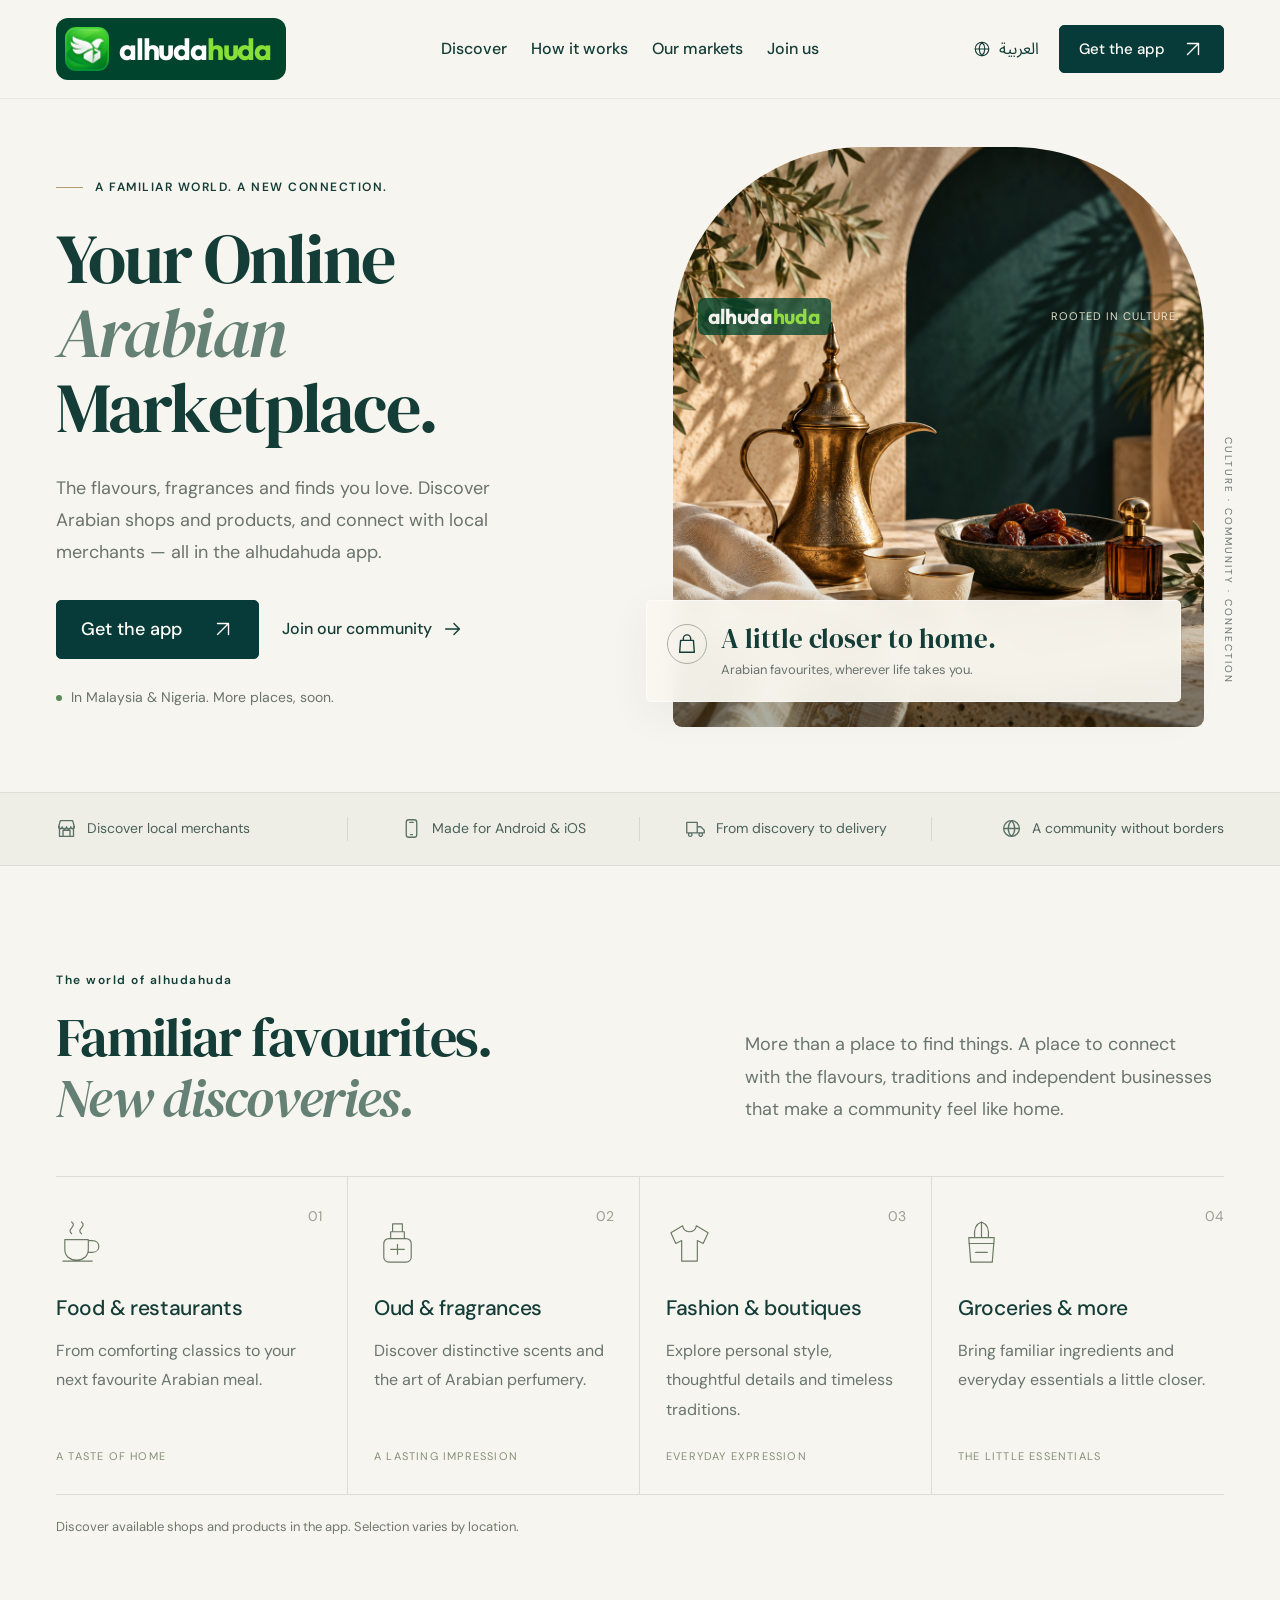
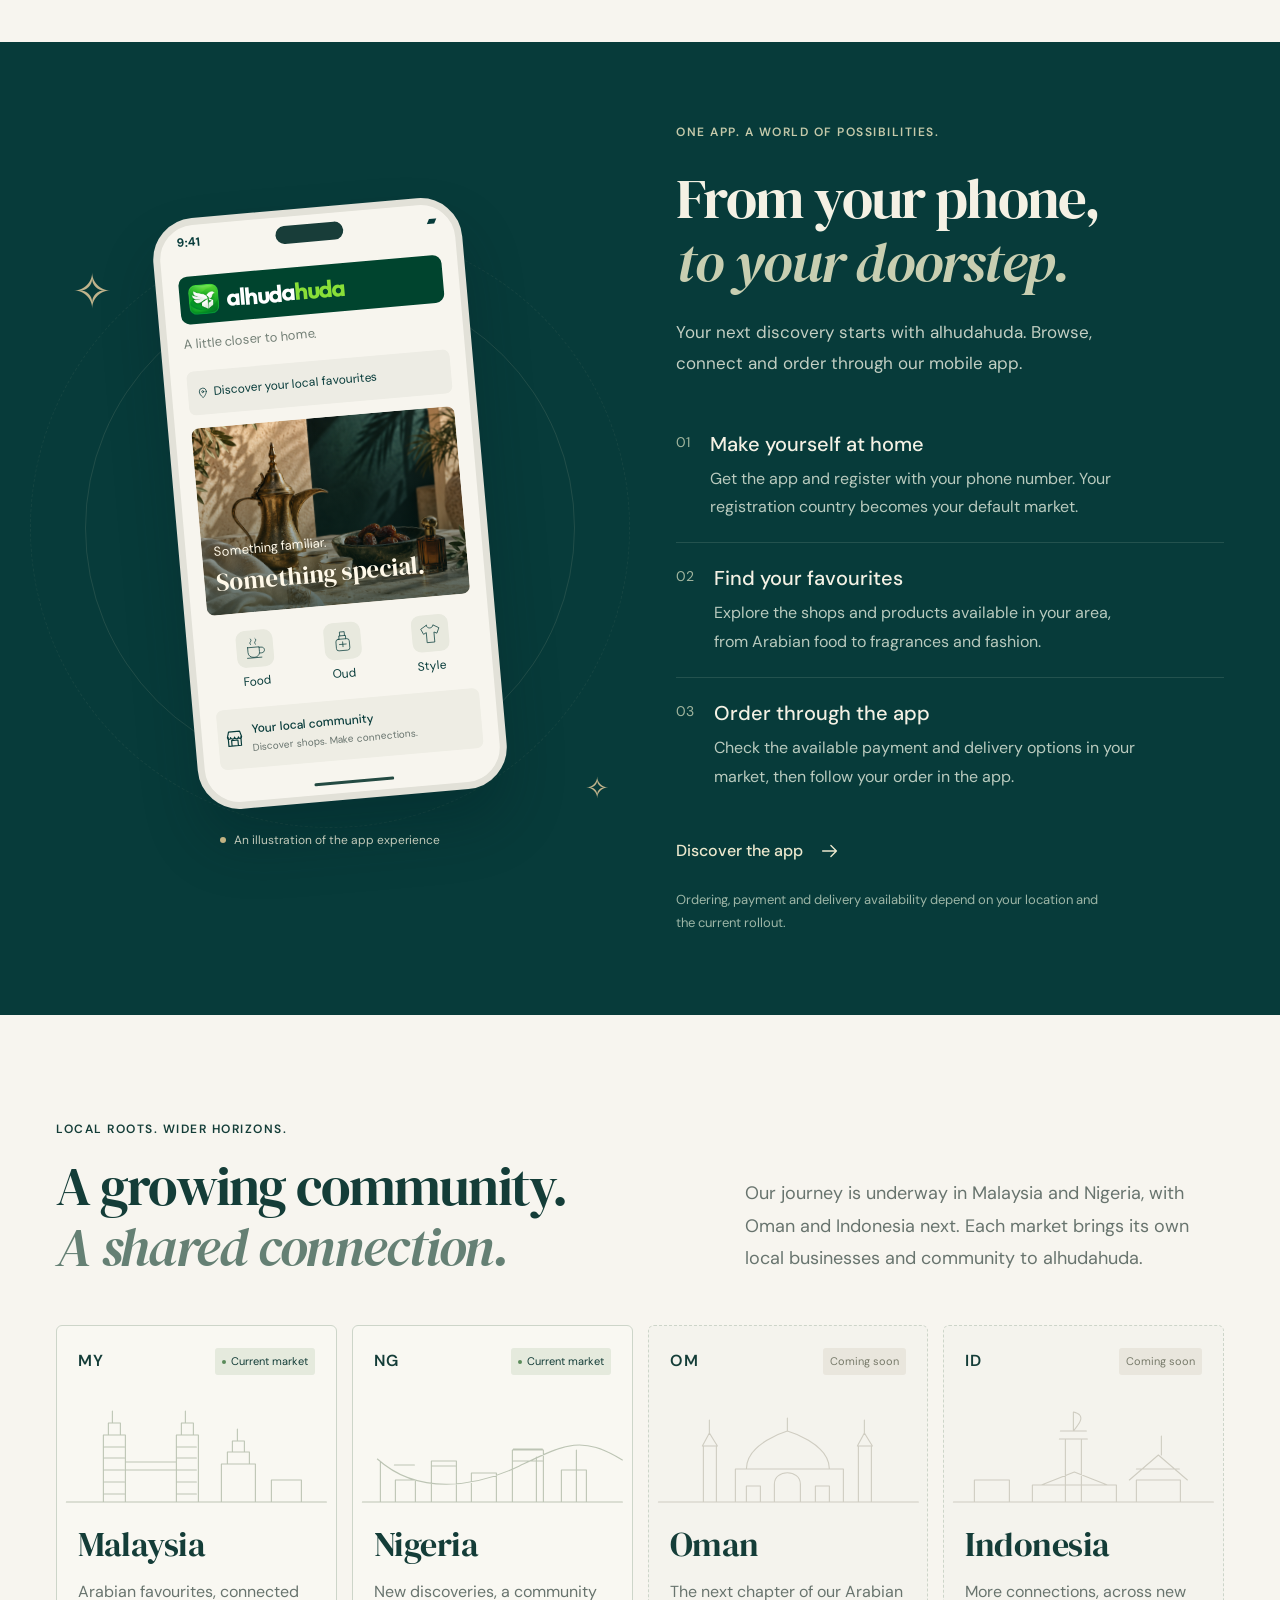
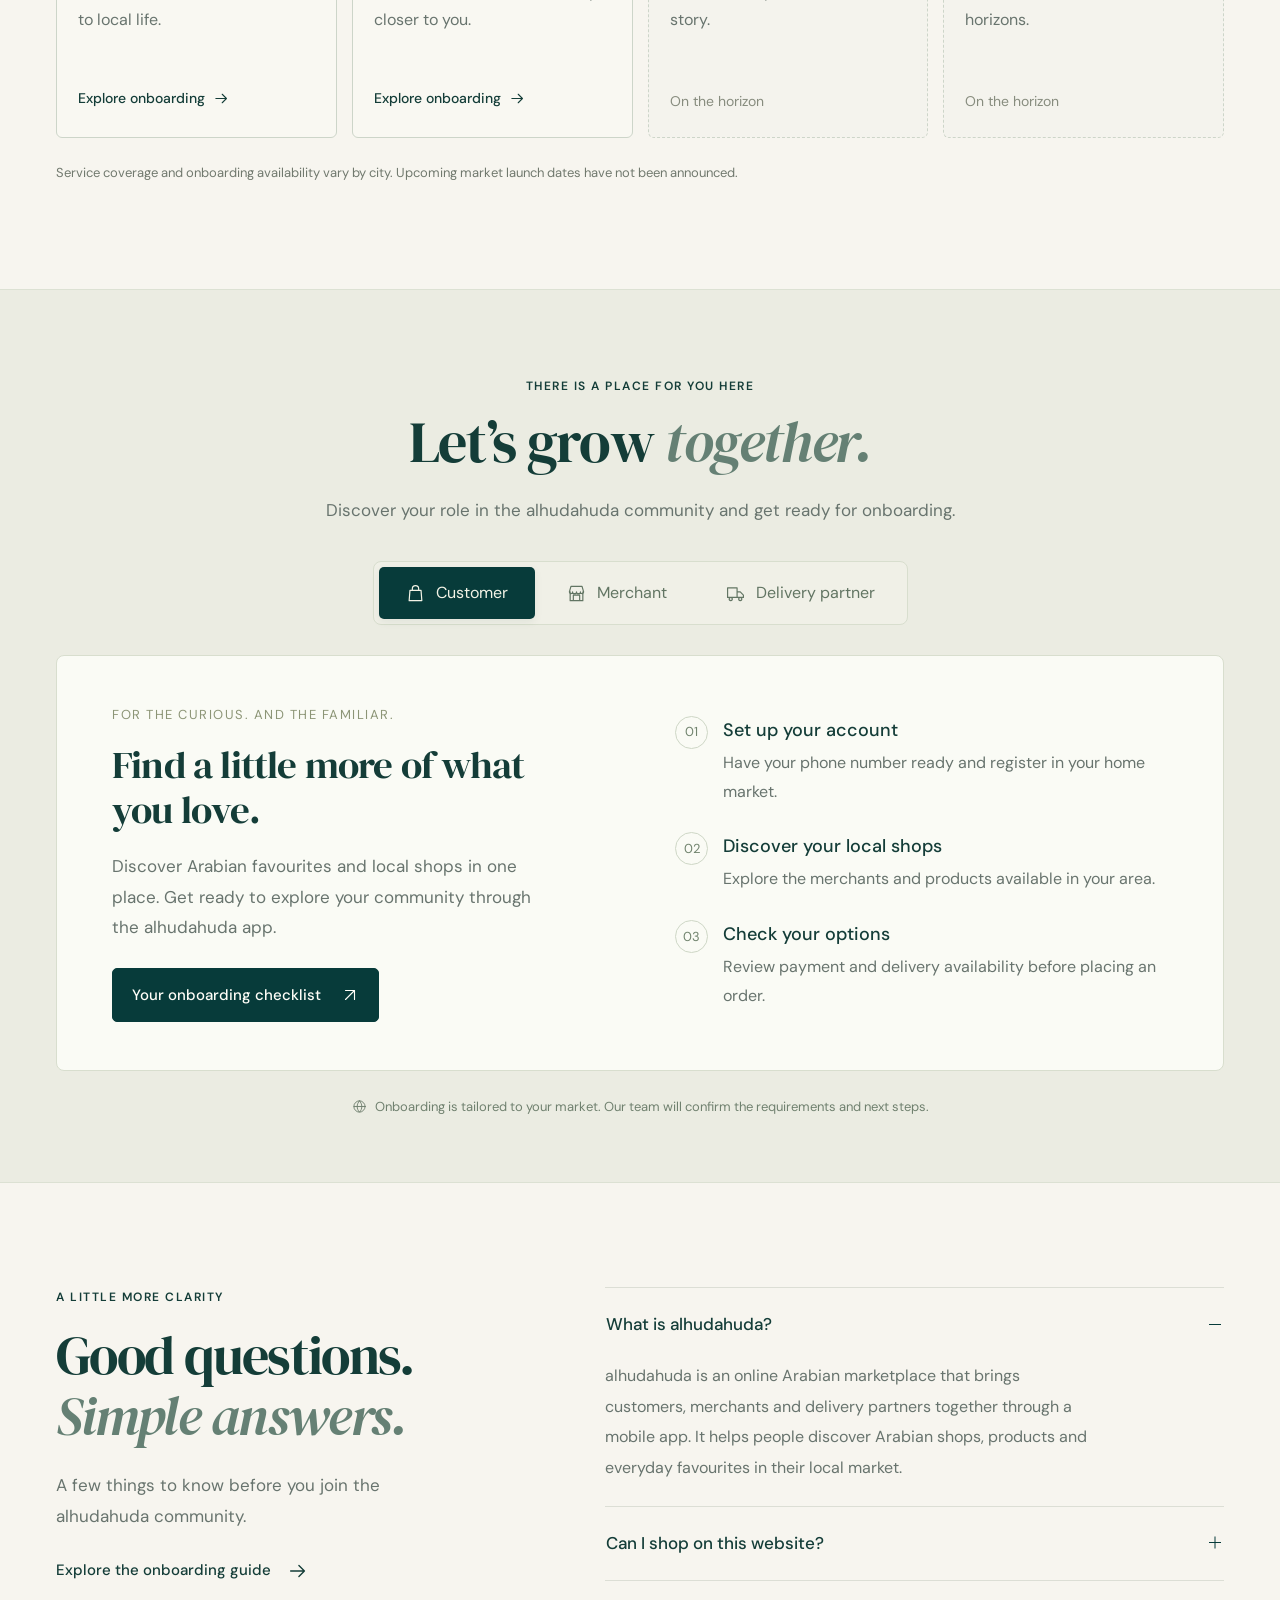
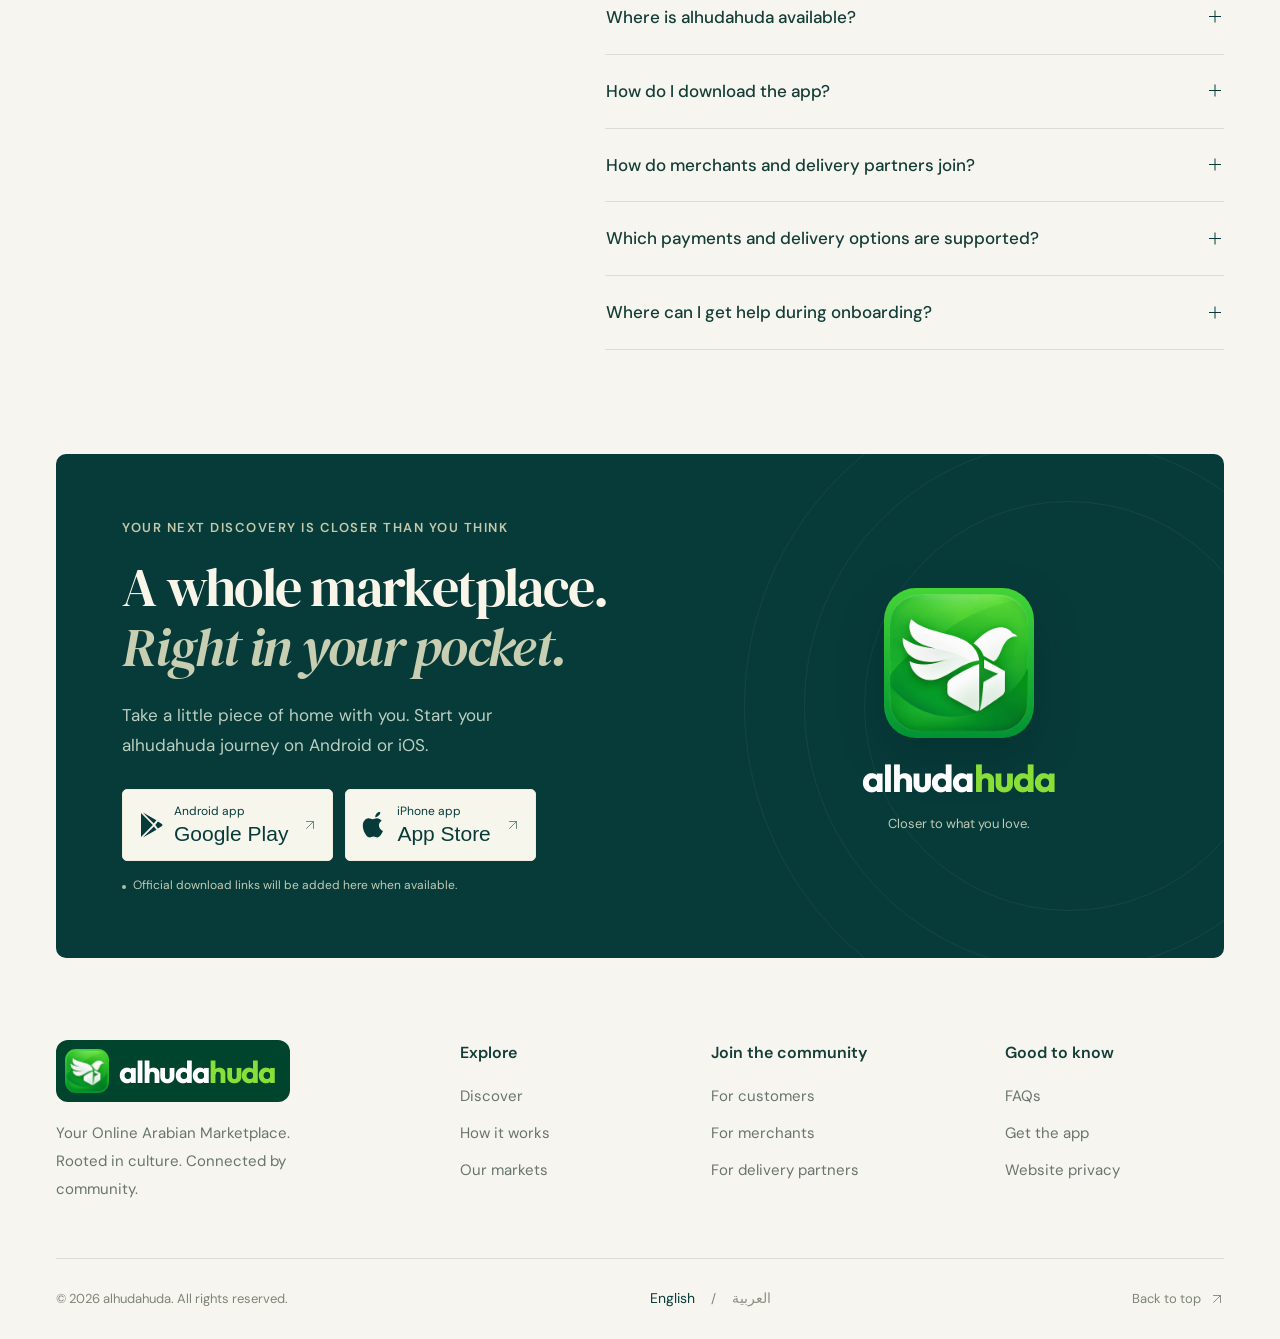
==== index.html @ 795af1d6 "Add files via upload" ====
<!doctype html>
<html lang="en" dir="ltr">
<head>
  <meta charset="UTF-8">
  <meta name="viewport" content="width=device-width, initial-scale=1.0">
  <meta name="theme-color" content="#073b3a">
  <title>alhudahuda | Your Online Arabian Marketplace</title>
  <meta name="description" content="Discover alhudahuda, your online Arabian marketplace. Explore the app, our markets in Malaysia and Nigeria, and onboarding for customers, merchants and delivery partners. Oman and Indonesia are coming soon.">
  <meta property="og:title" content="alhudahuda | Your Online Arabian Marketplace">
  <meta property="og:description" content="Arabian favourites. Local connections. Discover alhudahuda in English and Arabic, and get ready to join our community.">
  <meta property="og:type" content="website">
  <meta property="og:url" content="https://alhudahuda.com">
  <meta property="og:image" content="https://alhudahuda.com/assets/brand-reference.png">
  <link rel="canonical" href="https://alhudahuda.com">
  <link rel="icon" href="assets/brand-logo.png" type="image/png">
  <link rel="apple-touch-icon" href="assets/brand-logo.png">
  <link rel="preload" href="assets/arabian-still-life.png" as="image" fetchpriority="high">
  <link rel="stylesheet" href="fonts.css">
  <link rel="stylesheet" href="brand-fonts.css">
  <link rel="stylesheet" href="styles.css">
  <link rel="stylesheet" href="brand-refinements.css">
  <script defer src="site-config.js"></script>
  <script defer src="app.js"></script>
</head>
<body>
<svg xmlns="http://www.w3.org/2000/svg" class="icon-defs" aria-hidden="true"><defs>
  <symbol id="i-arrow" viewBox="0 0 24 24"><path d="M4 12h15m-6-6 6 6-6 6"/></symbol>
  <symbol id="i-diagonal" viewBox="0 0 24 24"><path d="M6 18 18 6M6 6h12v12"/></symbol>
  <symbol id="i-globe" viewBox="0 0 24 24"><circle cx="12" cy="12" r="9"/><path d="M3 12h18M12 3c5 5 5 13 0 18-5-5-5-13 0-18Z"/></symbol>
  <symbol id="i-bag" viewBox="0 0 24 24"><path d="M5 8h14l1 13H4L5 8Zm3 0V6a4 4 0 0 1 8 0v2"/></symbol>
  <symbol id="i-shop" viewBox="0 0 24 24"><path d="M4 10v11h16V10M3 10l2-7h14l2 7M8 21v-7h8v7M3 10c0 3 4 3 4 0 0 3 5 3 5 0 0 3 5 3 5 0 0 3 4 3 4 0"/></symbol>
  <symbol id="i-truck" viewBox="0 0 24 24"><path d="M2 5h12v12H2V5Zm12 5h4l4 4v3h-8M6 17a2 2 0 1 1-.01 0M18 17a2 2 0 1 1-.01 0"/></symbol>
  <symbol id="i-phone" viewBox="0 0 24 24"><rect x="6" y="2" width="12" height="20" rx="3"/><path d="M10 5h4m-3 14h2"/></symbol>
  <symbol id="i-coffee" viewBox="0 0 48 48"><path d="M9 21h24v10c0 7-5 11-12 11S9 38 9 31V21Zm24 1h4c9 0 9 12 0 12h-4M7 43h30M16 15c-6-5 6-7 0-12m10 12c-6-5 6-7 0-12"/></symbol>
  <symbol id="i-perfume" viewBox="0 0 48 48"><rect x="10" y="20" width="28" height="24" rx="5"/><path d="M17 20V13h14v7M19 13V5h10v8M17 31h14m-7-5v10"/></symbol>
  <symbol id="i-fashion" viewBox="0 0 48 48"><path d="m17 7-12 7 5 11 6-3v21h16V22l6 3 5-11-12-7c-1 8-13 8-14 0Z"/></symbol>
  <symbol id="i-pantry" viewBox="0 0 48 48"><path d="M11 19h26l-2 25H13l-2-25Zm6 0c-1-9 1-14 7-16 6 2 8 7 7 16M24 3v16M11 25h26M18 34h12"/></symbol>
  <symbol id="i-check" viewBox="0 0 24 24"><path d="m5 12 4 4L19 6"/></symbol>
  <symbol id="i-pin" viewBox="0 0 24 24"><path d="M19 10c0 6-7 12-7 12S5 16 5 10a7 7 0 1 1 14 0Z"/><circle cx="12" cy="10" r="2"/></symbol>
  <symbol id="i-menu" viewBox="0 0 24 24"><path d="M4 6h16M4 12h16M4 18h16"/></symbol>
  <symbol id="i-close" viewBox="0 0 24 24"><path d="m6 6 12 12M6 18 18 6"/></symbol>
  <symbol id="i-apple" viewBox="0 0 24 24"><path fill="currentColor" stroke="none" d="M16.5 3.1c-.9 1.1-2 1.8-3.3 1.7-.2-1.3.5-2.6 1.2-3.4.9-.9 2.2-1.6 3.3-1.6.2 1.3-.3 2.5-1.2 3.3Zm3.8 14.5c-.5 1.2-.8 1.7-1.5 2.8-.9 1.4-2.1 3.1-3.7 3.1-1.4 0-1.8-.9-3.7-.9-1.8 0-2.2.9-3.6.9-1.6 0-2.7-1.5-3.6-2.9C1.7 16.8.9 11.6 2.5 8.8c1.1-2 2.8-3.1 4.5-3.1 1.6 0 2.6.9 3.9.9 1.2 0 2-.9 3.9-.9 1.5 0 3.1.9 4.3 2.3-3.8 2.1-3.2 7.5 1.2 9.6Z"/></symbol>
  <symbol id="i-play" viewBox="0 0 24 26"><path fill="currentColor" stroke="none" d="M2 1.1v23.8l11.8-11.9L2 1.1Zm1.9-.5 13.5 7.7-2.6 3.3L3.9.6Zm11 13.8 2.6 3.3-13.6 7.7 11-11Zm1.4-1.4 2.6-3.4 3.7 2.1c1.1.6 1.1 1.9 0 2.5l-3.7 2.2-2.6-3.4Z"/></symbol>
</defs></svg>
<a class="skip-link" href="#main" data-i18n="skip">Skip to content</a>

<header class="header">
  <div class="container nav-wrap">
    <a class="brand" href="#" aria-label="alhudahuda home"><img class="brand-icon" src="assets/brand-logo.png" width="44" height="44" alt=""><span class="brand-wordmark" dir="ltr"><b class="brand-first">alhuda</b><b class="brand-second">huda</b></span></a>
    <nav class="desktop-nav" aria-label="Main navigation" data-i18n-aria="mainNav">
      <a href="#discover" data-i18n="navDiscover">Discover</a>
      <a href="#how-it-works" data-i18n="navHow">How it works</a>
      <a href="#markets" data-i18n="navMarkets">Our markets</a>
      <a href="#join" data-i18n="navJoin">Join us</a>
    </nav>
    <div class="nav-actions">
      <button class="language-button" id="language-toggle" type="button" aria-label="Switch to Arabic"><svg class="icon"><use href="#i-globe"/></svg><span lang="ar">العربية</span></button>
      <a href="#download" class="button button-small nav-download"><span data-i18n="getApp">Get the app</span><svg class="icon arrow"><use href="#i-diagonal"/></svg></a>
      <button class="menu-button" id="menu-toggle" type="button" aria-expanded="false" aria-controls="mobile-nav" data-i18n-aria="openMenu" aria-label="Open menu"><svg class="icon"><use href="#i-menu"/></svg></button>
    </div>
  </div>
  <nav id="mobile-nav" class="mobile-nav" hidden aria-label="Mobile navigation" data-i18n-aria="mobileNav">
    <a href="#discover" data-i18n="navDiscover">Discover</a><a href="#how-it-works" data-i18n="navHow">How it works</a><a href="#markets" data-i18n="navMarkets">Our markets</a><a href="#join" data-i18n="navJoin">Join us</a><a href="#faq" data-i18n="navFaq">FAQs</a><a href="#download" data-i18n="getApp">Get the app</a>
  </nav>
</header>

<main id="main">
<section class="hero container">
  <div class="hero-copy">
    <div class="eyebrow"><span class="tiny-line"></span><span data-i18n="heroEyebrow">A familiar world. A new connection.</span></div>
    <h1 data-i18n-html="heroTitle">Your Online<br><em>Arabian</em><br>Marketplace.</h1>
    <p class="hero-description" data-i18n="heroDescription">The flavours, fragrances and finds you love. Discover Arabian shops and products, and connect with local merchants — all in the alhudahuda app.</p>
    <div class="hero-actions"><a href="#download" class="button"><span data-i18n="getApp">Get the app</span><svg class="icon arrow"><use href="#i-diagonal"/></svg></a><a class="text-link" href="#join"><span data-i18n="joinCommunity">Join our community</span><svg class="icon arrow"><use href="#i-arrow"/></svg></a></div>
    <div class="hero-availability"><span class="status-dot"></span><span data-i18n="heroAvailable">In Malaysia & Nigeria. More places, soon.</span></div>
  </div>
  <div class="hero-visual">
    <div class="hero-image-wrap"><img src="assets/arabian-still-life.png" width="1122" height="1402" fetchpriority="high" alt="Arabic coffee, dates, oud perfume and woven linen in warm sunlight" data-i18n-alt="heroAlt"></div>
    <div class="photo-topline"><span class="brand-wordmark" dir="ltr"><b class="brand-first">alhuda</b><b class="brand-second">huda</b></span><span data-i18n="photoTag">Rooted in culture.</span></div>
    <div class="photo-note"><span class="photo-note-icon"><svg class="icon"><use href="#i-bag"/></svg></span><div><span class="photo-note-title" data-i18n="photoTitle">A little closer to home.</span><span data-i18n="photoText">Arabian favourites, wherever life takes you.</span></div></div>
    <div class="hero-side-note" aria-hidden="true" data-i18n="heroSide">CULTURE · COMMUNITY · CONNECTION</div>
  </div>
</section>

<div class="benefits-strip"><div class="container benefits-inner">
  <div><svg class="icon"><use href="#i-shop"/></svg><span data-i18n="benefitLocal">Discover local merchants</span></div>
  <div><svg class="icon"><use href="#i-phone"/></svg><span data-i18n="benefitMobile">Made for Android & iOS</span></div>
  <div><svg class="icon"><use href="#i-truck"/></svg><span data-i18n="benefitDelivery">From discovery to delivery</span></div>
  <div><svg class="icon"><use href="#i-globe"/></svg><span data-i18n="benefitCommunity">A community without borders</span></div>
</div></div>

<section class="section container discover" id="discover">
  <div class="section-intro"><div><p class="eyebrow" data-i18n="discoverEyebrow">The world of alhudahuda</p><h2 data-i18n-html="discoverTitle">Familiar favourites.<br><em>New discoveries.</em></h2></div><p class="intro-copy" data-i18n="discoverDescription">More than a place to find things. A place to connect with the flavours, traditions and independent businesses that make a community feel like home.</p></div>
  <div class="category-grid">
    <article class="category"><span class="category-number">01</span><svg class="category-icon"><use href="#i-coffee"/></svg><h3 data-i18n="foodTitle">Food & restaurants</h3><p data-i18n="foodText">From comforting classics to your next favourite Arabian meal.</p><span class="category-tag" data-i18n="foodTag">A taste of home</span></article>
    <article class="category"><span class="category-number">02</span><svg class="category-icon"><use href="#i-perfume"/></svg><h3 data-i18n="perfumeTitle">Oud & fragrances</h3><p data-i18n="perfumeText">Discover distinctive scents and the art of Arabian perfumery.</p><span class="category-tag" data-i18n="perfumeTag">A lasting impression</span></article>
    <article class="category"><span class="category-number">03</span><svg class="category-icon"><use href="#i-fashion"/></svg><h3 data-i18n="fashionTitle">Fashion & boutiques</h3><p data-i18n="fashionText">Explore personal style, thoughtful details and timeless traditions.</p><span class="category-tag" data-i18n="fashionTag">Everyday expression</span></article>
    <article class="category"><span class="category-number">04</span><svg class="category-icon"><use href="#i-pantry"/></svg><h3 data-i18n="pantryTitle">Groceries & more</h3><p data-i18n="pantryText">Bring familiar ingredients and everyday essentials a little closer.</p><span class="category-tag" data-i18n="pantryTag">The little essentials</span></article>
  </div>
  <p class="section-note" data-i18n="categoryNote">Discover available shops and products in the app. Selection varies by location.</p>
</section>

<section class="experience" id="how-it-works">
  <div class="container experience-grid">
    <div class="experience-visual">
      <div class="orbit orbit-one"></div><div class="orbit orbit-two"></div><span class="orbit-star star-one">✧</span><span class="orbit-star star-two">✧</span>
      <div class="phone" aria-label="Illustrative alhudahuda app preview" data-i18n-aria="phoneAria">
        <div class="phone-top"><span>9:41</span><span class="phone-camera"></span><span>▰</span></div>
        <div class="phone-body"><div class="phone-brand"><img class="brand-icon" src="assets/brand-logo.png" width="44" height="44" alt=""><span class="brand-wordmark" dir="ltr"><b class="brand-first">alhuda</b><b class="brand-second">huda</b></span></div><p class="phone-greeting" data-i18n="phoneGreeting">A little closer to home.</p><div class="phone-search"><svg class="icon"><use href="#i-pin"/></svg><span data-i18n="phoneLocal">Discover your local favourites</span></div><div class="phone-photo"><img src="assets/arabian-still-life.png" alt="" loading="lazy"><div><span data-i18n="phoneFeatureSmall">Something familiar.</span><strong data-i18n="phoneFeatureBig">Something special.</strong></div></div><div class="phone-categories"><div><svg class="icon"><use href="#i-coffee"/></svg><span data-i18n="phoneFood">Food</span></div><div><svg class="icon"><use href="#i-perfume"/></svg><span data-i18n="phoneOud">Oud</span></div><div><svg class="icon"><use href="#i-fashion"/></svg><span data-i18n="phoneStyle">Style</span></div></div><div class="phone-community"><svg class="icon"><use href="#i-shop"/></svg><div><strong data-i18n="phoneCommunityTitle">Your local community</strong><span data-i18n="phoneCommunityText">Discover shops. Make connections.</span></div></div><div class="phone-home-indicator"></div></div>
      </div>
      <div class="experience-caption"><span class="status-dot"></span><span data-i18n="previewCaption">An illustration of the app experience</span></div>
    </div>
    <div class="experience-copy"><p class="eyebrow light" data-i18n="howEyebrow">One app. A world of possibilities.</p><h2 data-i18n-html="howTitle">From your phone,<br><em>to your doorstep.</em></h2><p class="experience-lead" data-i18n="howDescription">Your next discovery starts with alhudahuda. Browse, connect and order through our mobile app.</p>
      <ol class="steps"><li><span class="step-number">01</span><div><h3 data-i18n="step1Title">Make yourself at home</h3><p data-i18n="step1Text">Get the app and register with your phone number. Your registration country becomes your default market.</p></div></li><li><span class="step-number">02</span><div><h3 data-i18n="step2Title">Find your favourites</h3><p data-i18n="step2Text">Explore the shops and products available in your area, from Arabian food to fragrances and fashion.</p></div></li><li><span class="step-number">03</span><div><h3 data-i18n="step3Title">Order through the app</h3><p data-i18n="step3Text">Check the available payment and delivery options in your market, then follow your order in the app.</p></div></li></ol>
      <a href="#download" class="text-link light-link"><span data-i18n="findApp">Discover the app</span><svg class="icon arrow"><use href="#i-arrow"/></svg></a>
      <p class="experience-note" data-i18n="howNote">Ordering, payment and delivery availability depend on your location and the current rollout.</p>
    </div>
  </div>
</section>

<section class="section container markets" id="markets">
  <div class="section-intro"><div><p class="eyebrow" data-i18n="marketsEyebrow">Local roots. Wider horizons.</p><h2 data-i18n-html="marketsTitle">A growing community.<br><em>A shared connection.</em></h2></div><p class="intro-copy" data-i18n="marketsDescription">Our journey is underway in Malaysia and Nigeria, with Oman and Indonesia next. Each market brings its own local businesses and community to alhudahuda.</p></div>
  <div class="market-grid">
    <article class="market-card current"><div class="market-top"><span class="country-code">MY</span><span class="market-status"><span class="status-dot"></span><span data-i18n="currentMarket">Current market</span></span></div><div class="country-art malaysia" aria-hidden="true"><svg viewBox="0 0 260 100"><path d="M37 98V31h22v67M42 31V19h12v12m-8-12V7m64 91V31h22v67m-17-67V19h12v12m-8-12V7M59 58h51M59 66h51M38 43h20m-20 11h20m-20 12h20m-20 12h20m-20 12h20m52-47h20m-20 11h20m-20 12h20m-20 12h20m-20 12h20M155 98V60h34v38m-28-38V48h22v12m-17-12V37h12v11m-7-11V25M205 98V76h30v22M0 98h260"/></svg></div><h3 data-i18n="malaysia">Malaysia</h3><p data-i18n="malaysiaText">Arabian favourites, connected to local life.</p><a href="#join" class="text-link market-link" data-market="MY"><span data-i18n="exploreOnboarding">Explore onboarding</span><svg class="icon arrow"><use href="#i-arrow"/></svg></a></article>
    <article class="market-card current"><div class="market-top"><span class="country-code">NG</span><span class="market-status"><span class="status-dot"></span><span data-i18n="currentMarket">Current market</span></span></div><div class="country-art nigeria" aria-hidden="true"><svg viewBox="0 0 260 100"><path d="M0 98h260M33 98V76h20v22m16 0V57h25v41m15 0V69h25v29m16 0V46h31v52M199 98V66h25v32M15 55c40 36 96 29 142 7s62-31 103-6M18 58v40m35-20v20m41-16v16m40-22v22m40-45v45m40-52v52m-182-37h20m17 1h24m58-17h29m-29 12h29"/></svg></div><h3 data-i18n="nigeria">Nigeria</h3><p data-i18n="nigeriaText">New discoveries, a community closer to you.</p><a href="#join" class="text-link market-link" data-market="NG"><span data-i18n="exploreOnboarding">Explore onboarding</span><svg class="icon arrow"><use href="#i-arrow"/></svg></a></article>
    <article class="market-card upcoming"><div class="market-top"><span class="country-code">OM</span><span class="market-status" data-i18n="comingSoon">Coming soon</span></div><div class="country-art oman" aria-hidden="true"><svg viewBox="0 0 260 100"><path d="M0 98h260M45 98V42h13v56m-14-56 7-13 8 13m-8-13V16M77 98V65h108v33m-97-33c0-26 41-38 41-38s42 12 42 38m-42-38V14m-40 51h81M200 98V42h13v56m-14-56 7-13 8 13m-8-13V16M116 98V80c0-15 26-15 26 0v18m-54 0V82h14v16m55 0V82h14v16"/></svg></div><h3 data-i18n="oman">Oman</h3><p data-i18n="omanText">The next chapter of our Arabian story.</p><span class="market-bottom" data-i18n="onTheHorizon">On the horizon</span></article>
    <article class="market-card upcoming"><div class="market-top"><span class="country-code">ID</span><span class="market-status" data-i18n="comingSoon">Coming soon</span></div><div class="country-art indonesia" aria-hidden="true"><svg viewBox="0 0 260 100"><path d="M0 98h260M112 98V35h16v63m-22-63h28m-27-8h26m-13 0V8c14 3 5 13 0 19M79 98V81h84v17m-75-17 33-13 33 13M21 98V76h35v22m127 0V76h44v22m-51-22 29-25 29 25m-51-11h43m-18-14V32"/></svg></div><h3 data-i18n="indonesia">Indonesia</h3><p data-i18n="indonesiaText">More connections, across new horizons.</p><span class="market-bottom" data-i18n="onTheHorizon">On the horizon</span></article>
  </div>
  <p class="section-note" data-i18n="marketNote">Service coverage and onboarding availability vary by city. Upcoming market launch dates have not been announced.</p>
</section>

<section class="join-section" id="join"><div class="container">
  <div class="join-heading"><p class="eyebrow" data-i18n="joinEyebrow">There is a place for you here</p><h2 data-i18n-html="joinTitle">Let’s grow <em>together.</em></h2><p data-i18n="joinDescription">Discover your role in the alhudahuda community and get ready for onboarding.</p></div>
  <div class="role-tabs" role="tablist" aria-label="Choose your role" data-i18n-aria="chooseRole"><button id="tab-shopper" role="tab" aria-selected="true" aria-controls="role-panel" data-role="shopper"><svg class="icon"><use href="#i-bag"/></svg><span data-i18n="shopper">Customer</span></button><button id="tab-merchant" role="tab" aria-selected="false" aria-controls="role-panel" data-role="merchant" tabindex="-1"><svg class="icon"><use href="#i-shop"/></svg><span data-i18n="merchant">Merchant</span></button><button id="tab-delivery" role="tab" aria-selected="false" aria-controls="role-panel" data-role="delivery" tabindex="-1"><svg class="icon"><use href="#i-truck"/></svg><span data-i18n="delivery">Delivery partner</span></button></div>
  <div id="role-panel" class="role-panel" role="tabpanel" aria-labelledby="tab-shopper" tabindex="0">
    <div class="role-story"><span class="role-kicker" id="role-kicker"></span><h3 id="role-title"></h3><p id="role-description"></p><button type="button" class="button" id="open-checklist"><span data-i18n="checklistButton">Your onboarding checklist</span><svg class="icon arrow"><use href="#i-diagonal"/></svg></button></div>
    <ol class="role-steps" id="role-steps"></ol>
  </div>
  <p class="join-note"><svg class="icon"><use href="#i-globe"/></svg><span data-i18n="joinNote">Onboarding is tailored to your market. Our team will confirm the requirements and next steps.</span></p>
</div></section>

<section class="section container faq" id="faq">
  <div class="faq-heading"><p class="eyebrow" data-i18n="faqEyebrow">A little more clarity</p><h2 data-i18n-html="faqTitle">Good questions.<br><em>Simple answers.</em></h2><p data-i18n="faqDescription">A few things to know before you join the alhudahuda community.</p><a class="text-link" href="#join"><span data-i18n="onboardingGuide">Explore the onboarding guide</span><svg class="icon arrow"><use href="#i-arrow"/></svg></a></div>
  <div class="faq-list">
    <details open><summary><span data-i18n="faq1Q">What is alhudahuda?</span><span class="faq-plus" aria-hidden="true"></span></summary><p data-i18n="faq1A">alhudahuda is an online Arabian marketplace that brings customers, merchants and delivery partners together through a mobile app. It helps people discover Arabian shops, products and everyday favourites in their local market.</p></details>
    <details><summary><span data-i18n="faq2Q">Can I shop on this website?</span><span class="faq-plus" aria-hidden="true"></span></summary><p data-i18n="faq2A">Shopping takes place in the alhudahuda Android and iOS app. This website introduces our community, explains how to get started and helps you prepare for onboarding.</p></details>
    <details><summary><span data-i18n="faq3Q">Where is alhudahuda available?</span><span class="faq-plus" aria-hidden="true"></span></summary><p data-i18n="faq3A">Our current markets are Malaysia and Nigeria. Service coverage, ordering and onboarding availability depend on your city and the current rollout. Oman and Indonesia are coming soon; launch dates have not yet been announced.</p></details>
    <details><summary><span data-i18n="faq4Q">How do I download the app?</span><span class="faq-plus" aria-hidden="true"></span></summary><p data-i18n="faq4A">Use the Android and iOS options in the app section. Official store links will appear there when available. If you are taking part in onboarding, follow the installation instructions provided by the alhudahuda team.</p></details>
    <details><summary><span data-i18n="faq5Q">How do merchants and delivery partners join?</span><span class="faq-plus" aria-hidden="true"></span></summary><p data-i18n="faq5A">Choose your role in the Join us section and open the onboarding checklist. Prepare the relevant business or delivery details, then follow the registration and verification steps shared by the alhudahuda team for your market.</p></details>
    <details><summary><span data-i18n="faq6Q">Which payments and delivery options are supported?</span><span class="faq-plus" aria-hidden="true"></span></summary><p data-i18n="faq6A">Payment methods, checkout availability, delivery coverage and any charges depend on your market. Check the options displayed in the app and confirm them during onboarding. Some services may still be in a pilot rollout.</p></details>
    <details><summary><span data-i18n="faq7Q">Where can I get help during onboarding?</span><span class="faq-plus" aria-hidden="true"></span></summary><p data-i18n="faq7A">Ask your alhudahuda onboarding representative for the official support channel for your market. The team can guide you through app access, registration and any verification steps.</p></details>
  </div>
</section>

<section class="download-section container" id="download"><div class="download-card">
  <div class="download-decoration" aria-hidden="true"><span></span><span></span><span></span></div>
  <div class="download-copy"><p class="eyebrow light" data-i18n="downloadEyebrow">Your next discovery is closer than you think</p><h2 data-i18n-html="downloadTitle">A whole marketplace.<br><em>Right in your pocket.</em></h2><p data-i18n="downloadDescription">Take a little piece of home with you. Start your alhudahuda journey on Android or iOS.</p><div class="store-buttons">
    <button class="store-button" data-store="android" type="button"><svg class="store-icon"><use href="#i-play"/></svg><span><small data-i18n="androidApp">Android app</small><strong>Google Play</strong></span><svg class="icon store-arrow"><use href="#i-diagonal"/></svg></button>
    <button class="store-button" data-store="ios" type="button"><svg class="store-icon"><use href="#i-apple"/></svg><span><small data-i18n="iosApp">iPhone app</small><strong>App Store</strong></span><svg class="icon store-arrow"><use href="#i-diagonal"/></svg></button>
  </div><p class="store-status" id="store-status"><span class="small-dot"></span><span data-i18n="storePending">Official download links will be added here when available.</span></p></div>
  <div class="download-seal" aria-hidden="true"><img class="brand-icon" src="assets/brand-logo.png" width="44" height="44" alt=""><span class="brand-wordmark" dir="ltr"><b class="brand-first">alhuda</b><b class="brand-second">huda</b></span><small data-i18n="sealText">Closer to what you love.</small></div>
</div></section>
</main>

<footer class="footer container"><div class="footer-main"><div class="footer-brand"><a class="brand" href="#"><img class="brand-icon" src="assets/brand-logo.png" width="44" height="44" alt=""><span class="brand-wordmark" dir="ltr"><b class="brand-first">alhuda</b><b class="brand-second">huda</b></span></a><p data-i18n="footerDescription">Your Online Arabian Marketplace.<br>Rooted in culture. Connected by community.</p></div><div class="footer-column"><h3 data-i18n="footerExplore">Explore</h3><a href="#discover" data-i18n="navDiscover">Discover</a><a href="#how-it-works" data-i18n="navHow">How it works</a><a href="#markets" data-i18n="navMarkets">Our markets</a></div><div class="footer-column"><h3 data-i18n="footerCommunity">Join the community</h3><a href="#join" data-select-role="shopper" data-i18n="forCustomers">For customers</a><a href="#join" data-select-role="merchant" data-i18n="forMerchants">For merchants</a><a href="#join" data-select-role="delivery" data-i18n="forDelivery">For delivery partners</a></div><div class="footer-column"><h3 data-i18n="footerHelp">Good to know</h3><a href="#faq" data-i18n="navFaq">FAQs</a><a href="#download" data-i18n="getApp">Get the app</a><button type="button" id="privacy-button" data-i18n="privacy">Website privacy</button></div></div><div class="footer-bottom"><span data-i18n="copyright">© 2026 alhudahuda. All rights reserved.</span><span class="footer-languages"><button type="button" data-lang="en" lang="en" aria-pressed="true">English</button><span aria-hidden="true">/</span><button type="button" data-lang="ar" lang="ar" aria-pressed="false">العربية</button></span><a href="#" class="back-top"><span data-i18n="backTop">Back to top</span><svg class="icon"><use href="#i-diagonal"/></svg></a></div></footer>

<dialog id="checklist-dialog" class="dialog checklist-dialog" aria-labelledby="checklist-title"><button class="dialog-close" type="button" data-close-dialog data-i18n-aria="closeDialog" aria-label="Close dialog"><svg class="icon"><use href="#i-close"/></svg></button><p class="eyebrow" data-i18n="checklistEyebrow">Your next chapter starts here</p><h2 id="checklist-title" data-i18n="checklistTitle">Get ready to join.</h2><p class="dialog-description" data-i18n="checklistDescription">A simple preparation guide for your alhudahuda onboarding.</p><div class="checklist-selects"><label><span data-i18n="yourRole">Your role</span><select id="checklist-role"><option value="shopper" data-i18n="shopper">Customer</option><option value="merchant" data-i18n="merchant">Merchant</option><option value="delivery" data-i18n="delivery">Delivery partner</option></select></label><label><span data-i18n="yourMarket">Your market</span><select id="checklist-market"><option value="MY" data-i18n="malaysia">Malaysia</option><option value="NG" data-i18n="nigeria">Nigeria</option><option value="OM" data-i18n="omanSoon">Oman — coming soon</option><option value="ID" data-i18n="indonesiaSoon">Indonesia — coming soon</option></select></label></div><p class="checklist-market-note" id="checklist-market-note"></p><div class="checklist-items" id="checklist-items"></div><div class="checklist-progress" aria-live="polite"><span id="checklist-progress"></span><span data-i18n="checklistLocal">For your preparation; this is not an application.</span></div><p class="checklist-disclaimer" data-i18n="checklistDisclaimer">Our team will confirm eligibility, required documents and service availability for your market. Ticking this list does not submit information or complete registration.</p><div class="dialog-actions"><button class="button" id="checklist-print" type="button"><span data-i18n="printChecklist">Print checklist</span><svg class="icon arrow"><use href="#i-diagonal"/></svg></button><button class="text-link" type="button" data-close-dialog data-i18n="done">Done</button></div></dialog>

<dialog id="download-dialog" class="dialog small-dialog" aria-labelledby="download-dialog-title"><button class="dialog-close" type="button" data-close-dialog data-i18n-aria="closeDialog" aria-label="Close dialog"><svg class="icon"><use href="#i-close"/></svg></button><span class="dialog-icon"><svg class="icon"><use href="#i-phone"/></svg></span><p class="eyebrow" data-i18n="appAccess">App access</p><h2 id="download-dialog-title"></h2><p class="dialog-description" id="download-dialog-description"></p><div class="access-note"><svg class="icon"><use href="#i-shop"/></svg><p data-i18n="downloadOnboarding">Joining an onboarding session? Follow the installation instructions shared by the alhudahuda team.</p></div><button class="button" type="button" id="download-to-guide"><span data-i18n="prepareOnboarding">Prepare for onboarding</span><svg class="icon arrow"><use href="#i-arrow"/></svg></button></dialog>

<dialog id="privacy-dialog" class="dialog small-dialog" aria-labelledby="privacy-title"><button class="dialog-close" type="button" data-close-dialog data-i18n-aria="closeDialog" aria-label="Close dialog"><svg class="icon"><use href="#i-close"/></svg></button><p class="eyebrow" data-i18n="privacyEyebrow">About this website</p><h2 id="privacy-title" data-i18n="privacy">Website privacy</h2><div class="privacy-copy"><p data-i18n="privacy1">This website introduces alhudahuda and provides onboarding information. It does not collect registration details, accept orders or process payments.</p><p data-i18n="privacy2">Your language preference is stored in your browser so that the website remembers English or Arabic on your next visit. Checklist selections are temporary and are not sent to our team.</p><p data-i18n="privacy3">This website does not use advertising or analytics trackers. The hosting service may process basic connection information to serve and protect the website.</p><p data-i18n="privacy4">The mobile app is a separate service. Review the policies and terms presented in the app before registering or using its services.</p></div><button type="button" class="button" data-close-dialog data-i18n="close">Close</button></dialog>
<noscript><div class="noscript-note">Please enable JavaScript to switch languages and use the onboarding checklist. / يرجى تفعيل جافا سكريبت لتغيير اللغة واستخدام قائمة الاستعداد.</div></noscript>
</body>
</html>
---- fonts.css ----
@font-face {
  font-family: 'DM Sans';
  font-style: normal;
  font-weight: 400;
  font-display: swap;
  src: url(assets/font-1.ttf) format('truetype');
}
@font-face {
  font-family: 'DM Sans';
  font-style: normal;
  font-weight: 500;
  font-display: swap;
  src: url(assets/font-2.ttf) format('truetype');
}
@font-face {
  font-family: 'DM Sans';
  font-style: normal;
  font-weight: 600;
  font-display: swap;
  src: url(assets/font-3.ttf) format('truetype');
}
@font-face {
  font-family: 'DM Sans';
  font-style: normal;
  font-weight: 700;
  font-display: swap;
  src: url(assets/font-4.ttf) format('truetype');
}
@font-face {
  font-family: 'Noto Sans Arabic';
  font-style: normal;
  font-weight: 400;
  font-stretch: normal;
  font-display: swap;
  src: url(assets/font-5.ttf) format('truetype');
}
@font-face {
  font-family: 'Noto Sans Arabic';
  font-style: normal;
  font-weight: 500;
  font-stretch: normal;
  font-display: swap;
  src: url(assets/font-6.ttf) format('truetype');
}
@font-face {
  font-family: 'Noto Sans Arabic';
  font-style: normal;
  font-weight: 600;
  font-stretch: normal;
  font-display: swap;
  src: url(assets/font-7.ttf) format('truetype');
}
@font-face {
  font-family: 'Noto Sans Arabic';
  font-style: normal;
  font-weight: 700;
  font-stretch: normal;
  font-display: swap;
  src: url(assets/font-8.ttf) format('truetype');
}
---- brand-fonts.css ----
@font-face {
  font-family: 'DM Serif Display';
  font-style: italic;
  font-weight: 400;
  font-display: swap;
  src: url(assets/brand-type-1.ttf) format('truetype');
}
@font-face {
  font-family: 'DM Serif Display';
  font-style: normal;
  font-weight: 400;
  font-display: swap;
  src: url(assets/brand-type-2.ttf) format('truetype');
}
@font-face {
  font-family: 'Outfit';
  font-style: normal;
  font-weight: 700;
  font-display: swap;
  src: url(assets/brand-type-3.ttf) format('truetype');
}
---- styles.css ----
:root{--green:#073b3a;--green-soft:#466660;--cream:#f7f5ef;--paper:#fdfcf8;--sand:#eee9df;--gold:#b39b70;--ink:#143d38;--muted:#68746e;--line:#dcded5;--serif:'DM Serif Display',Georgia,'Times New Roman',serif;--sans:'DM Sans',Arial,sans-serif;--radius:9px;scroll-behavior:smooth;scroll-padding-top:100px}
*{box-sizing:border-box}body{margin:0;background:var(--cream);color:var(--ink);font-family:var(--sans);font-size:18px;line-height:1.65;-webkit-font-smoothing:antialiased}button,input,select{font:inherit}button,a{-webkit-tap-highlight-color:transparent}a{color:inherit;text-decoration:none}button{cursor:pointer;color:inherit}button:disabled{cursor:default}img{max-width:100%;display:block}svg{display:block}p,h1,h2,h3{margin:0}button{border:0}::selection{background:#d2dac8;color:var(--green)}:focus-visible{outline:3px solid #bc9861;outline-offset:5px}button,a,summary,select{touch-action:manipulation}a,button{transition:background .2s,color .2s,transform .2s,border-color .2s}.container{width:min(1240px,calc(100% - 112px));margin-inline:auto}.icon-defs{position:absolute;width:0;height:0;overflow:hidden}.icon{width:22px;height:22px;fill:none;stroke:currentColor;stroke-width:1.5;stroke-linecap:round;stroke-linejoin:round;flex:none}.arrow{transition:transform .2s}.button:hover .arrow,.text-link:hover .arrow{transform:translate(3px,-2px)}.button{display:inline-flex;align-items:center;justify-content:center;gap:30px;background:var(--green);color:#fffef8;padding:16px 24px;border:1px solid var(--green);border-radius:5px;font-weight:500;line-height:1.4;min-height:54px}.button:hover{background:#16514c;border-color:#16514c}.button-small{padding:12px 19px;font-size:17px;gap:22px;min-height:44px}.text-link{display:inline-flex;align-items:center;gap:16px;font-weight:500;background:none;padding:0;line-height:1.5}.text-link:hover{color:#7c653e}.skip-link{position:fixed;z-index:200;inset-inline-start:20px;top:-80px;background:var(--green);color:white;padding:12px}.skip-link:focus{top:12px}.header{position:sticky;top:0;z-index:30;background:rgba(247,245,239,.96);border-bottom:1px solid #183e3612;backdrop-filter:blur(16px)}.nav-wrap{height:90px;display:flex;align-items:center;justify-content:space-between;gap:24px}.brand{display:inline-flex;align-items:center;gap:10px;font-size:32px;font-weight:600;letter-spacing:-1.5px;line-height:1.2;flex:none}.brand-dot{color:#b39b70}.brand-mark{width:37px;height:40px}.brand-mark svg{width:100%;height:100%;stroke:var(--green);fill:none;stroke-width:1.45;stroke-linecap:round}.desktop-nav{display:flex;align-items:center;gap:30px;font-size:17px;font-weight:500}.desktop-nav a{position:relative;padding-block:10px;white-space:nowrap}.desktop-nav a:after{content:'';position:absolute;bottom:5px;inset-inline:0;transform:scaleX(0);height:1px;background:currentColor;transition:transform .2s}.desktop-nav a:hover:after{transform:scaleX(1)}.nav-actions{display:flex;align-items:center;gap:22px}.language-button{display:flex;align-items:center;gap:8px;background:none;font-size:17px;padding:10px 0;white-space:nowrap}.language-button .icon{width:18px;height:18px}.language-button span[lang=ar]{font-family:'Noto Sans Arabic',Tahoma,Arial,sans-serif}.menu-button{display:none;background:none;padding:10px}.mobile-nav[hidden]{display:none}.mobile-nav{padding:15px 28px 25px;display:grid;border-top:1px solid var(--line)}.mobile-nav a{padding:12px 0;border-bottom:1px solid var(--line)}
.hero{display:grid;grid-template-columns:1fr 1fr;gap:65px;align-items:center;padding-top:48px;padding-bottom:65px}.hero-copy{padding-block:18px 5px}.eyebrow{font-size:14px;letter-spacing:2px;text-transform:uppercase;font-weight:600;display:flex;align-items:center;gap:12px;line-height:1.8;margin-bottom:23px}.tiny-line{width:27px;height:1px;background:var(--gold);flex:none}.hero h1{font-family:var(--serif);font-size:clamp(54px,5.5vw,79px);line-height:1.06;letter-spacing:-2.7px;font-weight:400;margin-bottom:26px}h1 em,h2 em{font-weight:400;font-style:italic;color:#658074}.hero-description{font-size:18px;line-height:1.9;max-width:410px;color:#69736c;margin-bottom:31px}.hero-actions{display:flex;align-items:center;gap:27px}.hero-actions .text-link{font-size:17px;gap:10px}.hero-availability{margin-top:27px;display:flex;align-items:center;gap:9px;font-size:15px;color:#69736c}.status-dot{width:6px;height:6px;border-radius:50%;background:#5a8b5a;display:inline-block;flex:none}.hero-visual{position:relative;align-self:stretch;min-height:580px;max-height:650px;padding-inline-end:20px}.hero-image-wrap{height:100%;min-height:580px;border-radius:190px 190px 9px 9px;overflow:hidden;position:relative}.hero-image-wrap:after{content:'';position:absolute;inset:0;background:linear-gradient(180deg,#0003,transparent 28%,transparent 68%,#001c1750)}.hero-image-wrap img{width:100%;height:100%;object-fit:cover;object-position:50% 61%;position:absolute;inset:0}.photo-topline{position:absolute;top:31%;inset-inline:29px 49px;display:flex;align-items:center;justify-content:space-between;color:#f7f3df;font-size:13px;letter-spacing:1.4px;text-transform:uppercase;opacity:.9}.photo-topline span:first-child{font-size:18px;text-transform:none;letter-spacing:-.3px}.photo-note{position:absolute;bottom:25px;inset-inline:-27px 43px;display:flex;align-items:center;gap:14px;padding:20px 23px;border:1px solid #ffffff80;background:rgba(249,247,240,.94);border-radius:5px;box-shadow:0 12px 40px #17322b10;backdrop-filter:blur(10px)}.photo-note-icon{width:40px;height:40px;border:1px solid #a9b0a0;border-radius:50%;display:grid;place-items:center;flex:none}.photo-note-title{display:block;font-family:var(--serif);font-size:26px;line-height:1.3}.photo-note div>span:last-child{font-size:14px;color:var(--muted);display:block;margin-top:3px}.hero-side-note{position:absolute;inset-inline-end:-12px;top:50%;font-size:12px;letter-spacing:2px;writing-mode:vertical-rl;color:var(--muted)}
.benefits-strip{border-block:1px solid var(--line);background:#efeee6}.benefits-inner{display:grid;grid-template-columns:repeat(4,1fr);padding-block:24px}.benefits-inner>div{display:flex;align-items:center;justify-content:center;gap:13px;font-size:15px;color:#49615a;border-inline-end:1px solid #d5d9cd}.benefits-inner>div:first-child{justify-content:flex-start}.benefits-inner>div:last-child{border:0;justify-content:flex-end}.benefits-inner .icon{height:21px;width:21px;color:#597065}
.section{padding-block:104px}.section-intro{display:grid;grid-template-columns:1.25fr 1fr;align-items:end;gap:90px;margin-bottom:48px}.section-intro .eyebrow{margin-bottom:16px}h2{font-family:var(--serif);font-weight:400;font-size:54px;line-height:1.12;letter-spacing:-1.7px}.intro-copy{font-size:18px;line-height:1.9;color:var(--muted);padding-bottom:3px;max-width:415px}.category-grid{display:grid;grid-template-columns:repeat(4,1fr);border-block:1px solid var(--line)}.category{padding:28px 26px 29px;border-inline-end:1px solid var(--line);position:relative}.category:first-child{padding-inline-start:0}.category:last-child{padding-inline-end:0;border:0}.category-number{position:absolute;top:28px;inset-inline-end:25px;color:#9b9f8f;font-size:14px}.category:last-child .category-number{inset-inline-end:0}.category-icon{width:47px;height:47px;stroke:#6b7b64;stroke-width:1.2;fill:none;stroke-linecap:round;stroke-linejoin:round;margin:14px 0 27px}.category h3{font-size:19px;font-weight:500;letter-spacing:-.3px;margin-bottom:11px}.category p{font-size:16px;line-height:1.9;color:var(--muted);min-height:68px;max-width:212px}.category-tag{display:block;margin-top:19px;font-size:13px;text-transform:uppercase;letter-spacing:1.5px;color:#849078}.section-note{margin-top:20px;color:#71796e;font-size:14px;line-height:1.7}
.experience{background:var(--green);color:#f4f1e4;overflow:hidden}.experience-grid{display:grid;grid-template-columns:1fr 1fr;gap:90px;padding-block:80px}.experience-visual{position:relative;display:flex;flex-direction:column;align-items:center;justify-content:center;min-height:570px}.orbit{position:absolute;border:1px solid #d2ceac20;border-radius:50%;width:490px;height:490px}.orbit-two{width:600px;height:600px;border-style:dashed;opacity:.55}.orbit-star{position:absolute;color:#c1b48c;font-size:48px}.star-one{top:16%;inset-inline-start:3%}.star-two{bottom:15%;inset-inline-end:-1%;font-size:29px}.phone{width:265px;background:#f7f5ee;border:7px solid #e2e1d8;border-radius:42px;box-shadow:0 35px 55px #001c2345;position:relative;transform:rotate(-5deg);color:var(--green);overflow:hidden}.phone-top{height:36px;font-size:12px;font-weight:700;display:flex;justify-content:space-between;align-items:center;padding:0 18px}.phone-camera{height:18px;width:68px;background:#183d39;border-radius:20px;margin-inline-end:9px}.phone-body{padding:15px 16px 5px}.phone-brand{font-size:27px;letter-spacing:-1px;font-weight:600;line-height:1.4}.phone-brand span{color:var(--gold)}.phone-greeting{font-size:13px;color:#748077;margin-top:1px}.phone-search{display:flex;align-items:center;gap:5px;background:#edece4;border-radius:7px;margin-block:17px 13px;padding:10px 7px;font-size:12px}.phone-search .icon{height:12px;width:12px}.phone-photo{position:relative;height:164px;border-radius:8px;overflow:hidden}.phone-photo img{height:100%;width:100%;object-fit:cover;object-position:50% 65%}.phone-photo:after{content:'';position:absolute;inset:0;background:linear-gradient(transparent,#001b18a6)}.phone-photo div{position:absolute;bottom:12px;inset-inline:12px;color:#fff9e9;z-index:1}.phone-photo span{font-size:13px;display:block}.phone-photo strong{font-family:var(--serif);font-weight:400;font-size:22px}.phone-categories{display:flex;justify-content:space-around;padding:18px 0 15px}.phone-categories>div{display:flex;align-items:center;flex-direction:column;font-size:12px;gap:5px}.phone-categories .icon{height:28px;width:28px;padding:5px;background:#e8e9de;border-radius:9px}.phone-community{display:flex;gap:8px;padding:12px 7px;background:#eeede4;border-radius:7px;align-items:center}.phone-community .icon{height:19px;width:19px}.phone-community strong{font-size:13px;font-weight:500;display:block}.phone-community span{font-size:10px;display:block;color:var(--muted)}.phone-home-indicator{height:3px;width:80px;border-radius:5px;background:#234a42;margin:21px auto 4px}.experience-caption{position:relative;margin-top:31px;display:flex;align-items:center;gap:8px;color:#c1c9b9;font-size:13px}.experience-caption .status-dot{background:#c1b383}.experience-copy{align-self:center;position:relative}.eyebrow.light{color:#c5c9aa}.experience h2{font-size:57px}.experience h2 em,.download-card h2 em{color:#c8ceb1}.experience-lead{font-size:17px;color:#c3cfc3;line-height:1.9;max-width:390px;margin-top:23px}.steps{list-style:none;margin:30px 0 25px;padding:0}.steps li{display:flex;align-items:flex-start;gap:20px;padding-block:17px;border-bottom:1px solid #e7ead820}.steps li:last-child{border:0}.step-number{font-size:14px;line-height:27px;color:#a1b59e}.steps h3{font-size:18px;font-weight:500;margin-bottom:6px}.steps p{font-size:15px;line-height:1.9;color:#b9cabe;max-width:350px}.light-link{color:#ece8ce;font-size:16px}.light-link:hover{color:white}.experience-note{font-size:13px;line-height:1.9;color:#9db6a7;max-width:385px;margin-top:22px}
.market-grid{display:grid;grid-template-columns:repeat(4,1fr);gap:15px}.market-card{border:1px solid #cdd5c9;border-radius:6px;padding:22px 21px 24px;overflow:hidden;background:#f9f8f2}.market-top{display:flex;align-items:center;justify-content:space-between;gap:8px}.country-code{font-size:16px;font-weight:600;letter-spacing:1px}.market-status{font-size:12px;display:flex;align-items:center;gap:5px;background:#e5eadd;padding:4px 7px;border-radius:3px;white-space:nowrap}.market-status .status-dot{height:4px;width:4px}.country-art{height:100px;margin:29px -21px 17px;opacity:.5;overflow:hidden;color:#819277;display:flex;align-items:end}.country-art svg{width:100%;max-height:100px;stroke:currentColor;fill:none;stroke-width:1.1;stroke-linecap:round;stroke-linejoin:round}.market-card h3{font-family:var(--serif);font-size:33px;line-height:1.4;font-weight:400;letter-spacing:-.5px;margin-bottom:10px}.market-card p{font-size:15px;color:var(--muted);line-height:1.9;min-height:43px}.market-link{font-size:14px;margin-top:23px;gap:10px}.market-link .icon{width:17px;height:17px}.upcoming{border-style:dashed;background:#eeede64d}.upcoming .market-status{background:#e9e6dd;color:#787b6b}.upcoming .country-art{color:#a29e8c;opacity:.45}.market-bottom{display:block;font-size:14px;color:#878c7e;margin-top:25px}.markets .section-note{margin-top:23px}
.join-section{background:#ebece2;padding-block:86px 64px;border-block:1px solid #dce1d3}.join-heading{text-align:center;max-width:660px;margin:auto}.join-heading .eyebrow{justify-content:center;margin-bottom:13px}.join-heading h2{font-size:58px}.join-heading>p:last-child{font-size:17px;color:var(--muted);margin-top:20px}.role-tabs{display:flex;justify-content:center;gap:5px;margin:35px auto 30px;background:#f7f7f052;border:1px solid #d8dece;border-radius:8px;padding:5px;width:max-content;max-width:100%}.role-tabs button{display:flex;align-items:center;gap:11px;background:none;padding:13px 27px;border-radius:5px;font-size:16px;color:#627563}.role-tabs button[aria-selected=true]{background:var(--green);color:#f3f3e6;box-shadow:0 3px 9px #093b2e12}.role-tabs .icon{width:19px;height:19px}.role-panel{display:grid;grid-template-columns:1fr 1fr;gap:70px;background:#fafbf5;border:1px solid #d8dece;border-radius:8px;padding:48px 55px}.role-kicker{color:#8c9576;font-size:13px;text-transform:uppercase;letter-spacing:1.5px;display:block;margin-bottom:16px}.role-story h3{font-family:var(--serif);font-weight:400;font-size:39px;line-height:1.16;letter-spacing:-.8px;max-width:360px;margin-bottom:19px}.role-story p{color:var(--muted);font-size:16px;line-height:1.9;max-width:360px;margin-bottom:25px}.role-story .button{font-size:15px;gap:30px;padding:14px 19px;min-height:46px}.role-story .icon{width:18px;height:18px}.role-steps{list-style:none;padding:0;margin:0;display:flex;flex-direction:column;justify-content:center;gap:26px}.role-steps li{display:flex;align-items:flex-start;gap:15px}.role-step-number{display:grid;place-items:center;width:28px;height:28px;border:1px solid #ced7c6;border-radius:50%;font-size:13px;color:#71846e;flex:none}.role-steps h4{margin:1px 0 5px;font-size:17px;font-weight:500}.role-steps p{font-size:15px;line-height:1.9;color:var(--muted)}.join-note{display:flex;justify-content:center;align-items:center;gap:8px;font-size:13px;margin-top:24px;color:#70816f}.join-note .icon{width:15px;height:15px}
.faq{display:grid;grid-template-columns:.85fr 1.15fr;gap:92px}.faq-heading .eyebrow{margin-bottom:16px}.faq-heading>p:not(.eyebrow){font-size:17px;color:var(--muted);line-height:1.9;margin-top:24px;max-width:280px}.faq-heading>.text-link{font-size:15px;margin-top:27px}.faq-list details{border-bottom:1px solid var(--line)}.faq-list details:first-child{border-top:1px solid var(--line)}.faq-list summary{cursor:pointer;display:flex;align-items:center;justify-content:space-between;gap:18px;list-style:none;font-size:17px;font-weight:500;padding:22px 1px;line-height:1.7}.faq-list summary::-webkit-details-marker{display:none}.faq-plus{position:relative;width:14px;height:14px;flex:none}.faq-plus:before,.faq-plus:after{content:'';height:1px;width:12px;background:var(--green);position:absolute;top:6px;left:0;transition:transform .2s}.faq-plus:after{transform:rotate(90deg)}details[open] .faq-plus:after{transform:rotate(0)}.faq-list details p{font-size:16px;color:var(--muted);line-height:1.95;padding:0 25px 23px 0;max-width:520px}
.download-section{padding-bottom:82px}.download-card{position:relative;background:var(--green);border-radius:10px;padding:62px 66px;display:grid;grid-template-columns:1.6fr 1fr;gap:45px;color:#f9f5e9;overflow:hidden}.download-copy{position:relative;z-index:1}.download-card .eyebrow{font-size:13px;margin-bottom:17px}.download-card h2{font-size:54px;line-height:1.12}.download-copy>p:not(.eyebrow):not(.store-status){font-size:16px;line-height:1.9;color:#bccfc0;max-width:365px;margin-top:22px}.store-buttons{display:flex;gap:12px;margin-top:28px}.store-button{display:flex;align-items:center;gap:11px;background:#f7f6ec;color:var(--green);padding:11px 15px;border:1px solid #edeed9;border-radius:5px;min-width:167px;min-height:60px;text-align:start}.store-button:hover{background:#e6e9d9;transform:translateY(-2px)}.store-icon{height:26px;width:26px;fill:currentColor;flex:none}.store-button small{font-size:12px;display:block;line-height:1.4}.store-button strong{font-family:Arial,sans-serif;font-size:21px;font-weight:500;line-height:1.3;display:block;white-space:nowrap}.store-button .store-arrow{width:14px;height:14px;margin-inline-start:5px;opacity:.65;align-self:center}.store-status{display:flex;align-items:center;gap:7px;font-size:12px;color:#c0cbb4;margin-top:14px}.small-dot{width:4px;height:4px;background:#b5bc94;border-radius:50%;flex:none}.download-seal{position:relative;display:flex;align-items:center;justify-content:center;flex-direction:column;z-index:1;margin-top:10px}.download-seal svg{height:133px;width:133px;stroke:#c8c5a0;stroke-width:1;fill:none}.download-seal>span{font-size:32px;letter-spacing:-1.5px;font-weight:500;margin-top:7px;color:#e7e9d5}.download-seal>small{font-size:13px;color:#c0cbb4;letter-spacing:.5px;margin-top:8px}.download-decoration{position:absolute;inset-inline-end:-170px;top:50%;transform:translateY(-50%);width:650px;height:650px;pointer-events:none}.download-decoration span{position:absolute;inset:0;border:1px solid #e5dfb810;border-radius:50%}.download-decoration span:nth-child(2){inset:60px}.download-decoration span:nth-child(3){inset:120px}
.footer{padding-bottom:25px}.footer-main{display:grid;grid-template-columns:2fr 1fr 1.25fr 1fr;gap:35px;padding-bottom:55px}.footer-brand .brand{font-size:36px}.footer-brand p{font-size:15px;line-height:1.9;color:var(--muted);margin-top:17px;white-space:pre-line;max-width:260px}.footer-column{display:flex;flex-direction:column;align-items:flex-start;gap:10px}.footer-column h3{font-size:15px;font-weight:600;margin-bottom:7px}.footer-column a,.footer-column button{font-size:14px;color:var(--muted);background:none;padding:0;text-align:start}.footer-column a:hover,.footer-column button:hover{color:var(--green);text-decoration:underline;text-underline-offset:4px}.footer-bottom{border-top:1px solid var(--line);padding-top:24px;display:flex;align-items:center;justify-content:space-between;font-size:13px;color:#7d8576}.footer-languages{display:flex;align-items:center;gap:12px}.footer-languages button{background:none;color:#8b9285;font-size:14px;padding:4px}.footer-languages button[aria-pressed=true]{color:var(--green)}.back-top{display:flex;align-items:center;gap:9px}.back-top .icon{height:14px;width:14px}
.dialog{border:1px solid #d9dfd2;border-radius:12px;padding:42px;background:var(--cream);color:var(--green);width:min(650px,calc(100% - 32px));max-height:calc(100dvh - 40px);box-shadow:0 30px 120px #001b1840}.dialog::backdrop{background:#082e2bc2;backdrop-filter:blur(5px)}.dialog[open]{animation:dialog-in .2s ease}.dialog-close{position:absolute;top:15px;inset-inline-end:15px;background:#e9ede2;border-radius:50%;padding:7px}.dialog-close .icon{height:20px;width:20px}.dialog .eyebrow{margin:7px 35px 13px 0;font-size:13px}.dialog h2{font-size:41px;letter-spacing:-1px;line-height:1.25}.dialog-description{font-size:17px;color:var(--muted);line-height:1.9;margin-top:15px}.checklist-selects{display:grid;grid-template-columns:1fr 1fr;gap:16px;margin-top:24px}.checklist-selects label>span{display:block;font-size:15px;margin-bottom:7px}.checklist-selects select{width:100%;border:1px solid #ccd5c6;border-radius:5px;background:#fffefa;color:var(--green);font-size:16px;padding:12px}.checklist-market-note{font-size:15px;color:#788067;background:#e9ebdf;padding:10px 12px;border-radius:5px;margin-top:14px}.checklist-items{display:flex;flex-direction:column;margin-top:14px}.checklist-items label{display:flex;align-items:flex-start;gap:12px;border-bottom:1px solid var(--line);padding:13px 0;font-size:16px;cursor:pointer}.checklist-items input{width:17px;height:17px;accent-color:var(--green);flex:none;margin:3px 0}.checklist-items input:checked+span{color:#81917d;text-decoration:line-through;text-decoration-thickness:1px}.checklist-progress{display:flex;justify-content:space-between;gap:10px;font-size:13px;margin-top:18px;color:var(--muted)}.checklist-progress>span:first-child{font-weight:600;color:var(--green)}.checklist-disclaimer{font-size:14px;line-height:1.9;color:var(--muted);margin-top:15px}.dialog-actions{display:flex;align-items:center;gap:25px;margin-top:25px}.dialog-actions .button{font-size:15px;min-height:45px;padding:12px 18px}.dialog-actions .text-link{font-size:16px}.small-dialog{width:min(520px,calc(100% - 32px))}.dialog-icon{display:grid;place-items:center;width:50px;height:50px;border-radius:50%;border:1px solid #becbb5;margin-bottom:22px}.dialog-icon .icon{height:27px;width:27px}.access-note{display:flex;align-items:flex-start;gap:12px;margin-block:24px;background:#e9ecdf;border-radius:7px;padding:16px}.access-note p{font-size:15px;line-height:1.9;color:#657460}.access-note .icon{height:20px;width:20px;margin-top:2px}.small-dialog>.button{font-size:16px}.privacy-copy{margin-block:22px}.privacy-copy p{font-size:16px;line-height:1.9;color:var(--muted);margin-top:15px}.noscript-note{background:#fff0ca;color:#153a30;padding:15px;text-align:center;font-size:16px}.modal-open{overflow:hidden}@keyframes dialog-in{from{opacity:0;transform:translateY(8px)}to{opacity:1;transform:translateY(0)}}
html[lang=ar]{--sans:'Noto Sans Arabic',Tahoma,Arial,sans-serif;--serif:'Noto Sans Arabic',Tahoma,Arial,sans-serif}html[lang=ar] .brand,html[lang=ar] .phone-brand,html[lang=ar] .download-seal>span{font-family:'DM Sans',Arial,sans-serif}html[lang=ar] .eyebrow,html[lang=ar] .category-tag,html[lang=ar] .role-kicker,html[lang=ar] .hero-side-note{letter-spacing:0}html[lang=ar] h1,html[lang=ar] h2,html[lang=ar] .role-story h3,html[lang=ar] .market-card h3{letter-spacing:-1px;line-height:1.5}html[lang=ar] .hero h1{font-size:62px;line-height:1.38;margin-bottom:21px}html[lang=ar] h1 em,html[lang=ar] h2 em{font-style:normal}html[lang=ar] h2{font-size:43px}html[lang=ar] .hero-description{font-size:18px;line-height:2}html[lang=ar] .hero-actions{gap:20px}html[lang=ar] .hero-actions .text-link{font-size:16px}html[lang=ar] .photo-note-title{font-size:22px}html[lang=ar] .arrow,html[lang=ar] .store-arrow{transform:scaleX(-1)}html[lang=ar] .button:hover .arrow,html[lang=ar] .text-link:hover .arrow{transform:scaleX(-1) translate(3px,-2px)}html[lang=ar] .role-story h3{font-size:33px}html[lang=ar] .faq-list details p{padding-inline:0 25px}html[lang=ar] .hero-side-note{writing-mode:vertical-rl;font-size:13px}html[lang=ar] .phone{transform:rotate(5deg)}html[lang=ar] .phone-top{direction:ltr}html[lang=ar] .phone-photo strong{font-size:19px}html[lang=ar] .phone-community span{font-size:10px}html[lang=ar] .download-card h2{font-size:43px}html[lang=ar] .footer-brand p{line-height:2}html[lang=ar] .dialog .eyebrow{margin-inline:0 35px}html[lang=ar] .dialog h2{font-size:34px}
@media(min-width:1500px){.hero{gap:88px}.hero-visual{min-height:625px}.hero-image-wrap{min-height:625px}.hero h1{font-size:84px}.hero-description{font-size:19px}}
@media(max-width:1150px){.container{width:calc(100% - 72px)}.desktop-nav{gap:20px}.nav-actions{gap:17px}.brand{font-size:29px}.brand-mark{width:31px}.hero{gap:43px}.hero h1{font-size:64px}.hero-visual,.hero-image-wrap{min-height:545px}.hero-description{font-size:17px}.hero-actions{gap:18px}.hero-actions .text-link{font-size:15px}.hero-actions .button{font-size:17px;gap:24px;padding:15px 18px}.photo-note{inset-inline:-20px 38px;padding:17px}.photo-note-title{font-size:23px}.benefits-inner>div{font-size:14px;gap:9px}.section-intro{gap:55px}h2{font-size:48px}.category{padding-inline:18px}.category h3{font-size:18px}.experience-grid{gap:60px}.experience h2{font-size:51px}.orbit{width:440px;height:440px}.orbit-two{width:530px;height:530px}.market-card{padding-inline:16px}.country-art{margin-inline:-16px}.market-status{font-size:11px}.market-card h3{font-size:31px}.role-panel{gap:45px;padding:40px}.faq{gap:60px}.download-card{padding:52px}.download-card h2{font-size:49px}html[lang=ar] .hero h1{font-size:52px}html[lang=ar] .desktop-nav{gap:15px}html[lang=ar] .hero-actions{gap:15px}html[lang=ar] .hero-actions .text-link{font-size:14px}html[lang=ar] .download-card h2{font-size:38px}}
@media(max-width:960px){.container{width:calc(100% - 56px)}.nav-wrap{height:78px}.desktop-nav{display:none}.menu-button{display:block}.nav-actions{gap:20px}.hero{gap:35px;padding-block:36px 48px}.hero h1{font-size:56px}.hero .eyebrow{font-size:12px;gap:8px;letter-spacing:1.4px}.hero-visual,.hero-image-wrap{min-height:500px}.photo-note{inset-inline:-15px 33px;gap:9px;padding:14px 12px}.photo-note-title{font-size:21px}.photo-note div>span:last-child{font-size:12px}.photo-note-icon{width:33px;height:33px}.hero-actions{flex-wrap:wrap;gap:18px}.hero-availability{font-size:13px;margin-top:22px}.benefits-inner{grid-template-columns:1fr 1fr;gap:18px;padding-block:22px}.benefits-inner>div,.benefits-inner>div:first-child,.benefits-inner>div:last-child{justify-content:center;font-size:15px}.benefits-inner>div:nth-child(2){border:0}.section{padding-block:78px}.section-intro{gap:40px}.section-intro h2{font-size:42px}.intro-copy{font-size:16px}.category-grid{grid-template-columns:1fr 1fr}.category:nth-child(2){border-inline-end:0}.category:nth-child(-n+2){border-bottom:1px solid var(--line)}.category{padding:25px!important}.category p{min-height:0;max-width:250px;font-size:16px}.category h3{font-size:20px}.category:last-child .category-number{inset-inline-end:25px}.category-tag{margin-top:17px}.experience-grid{gap:35px;padding-block:60px}.experience h2{font-size:43px}.experience .eyebrow{font-size:12px;letter-spacing:1.5px}.phone{width:244px}.phone-photo{height:145px}.orbit{height:360px;width:360px}.orbit-two{height:440px;width:440px}.experience-visual{min-height:510px}.experience-lead{font-size:15px}.steps p{font-size:14px}.step-number{font-size:13px}.steps{margin-block:20px}.steps li{gap:13px;padding-block:14px}.steps h3{font-size:17px}.star-one{inset-inline-start:-5%}.market-grid{grid-template-columns:1fr 1fr;gap:20px}.market-card{padding:25px}.country-art{margin-inline:-25px;max-width:300px}.market-status{font-size:13px}.market-card p{min-height:0;font-size:16px}.market-card h3{font-size:35px}.role-panel{gap:35px;padding:36px}.role-story h3{font-size:34px}.role-story p{font-size:15px}.role-story .button{font-size:14px;gap:20px}.faq{gap:40px}.faq h2{font-size:42px}.download-card{padding:42px;grid-template-columns:1fr .5fr;gap:20px}.download-card h2{font-size:44px}.download-seal>span{font-size:28px}.download-seal svg{height:105px;width:105px}.download-seal>small{font-size:12px}.download-card .eyebrow{font-size:12px;letter-spacing:1.3px}.store-button{min-width:150px;padding:10px 12px;gap:8px}.store-button strong{font-size:19px}.store-button .store-arrow{display:none}.footer-main{gap:25px;grid-template-columns:1.5fr 1fr 1.3fr 1fr}.footer-brand .brand{font-size:32px}.footer-brand p{font-size:14px}html[lang=ar] .hero h1{font-size:44px}html[lang=ar] h2,html[lang=ar] .download-card h2{font-size:34px}html[lang=ar] .role-story h3{font-size:29px}html[lang=ar] .hero-description{font-size:16px}html[lang=ar] .photo-note-title{font-size:18px}}
@media(max-width:700px){:root{scroll-padding-top:83px}.container{width:calc(100% - 40px)}.nav-wrap{height:73px;gap:15px}.brand{font-size:29px}.brand-mark{height:34px;width:29px}.nav-actions{gap:16px}.nav-download{display:none}.language-button{font-size:16px}.language-button .icon{height:17px;width:17px}.menu-button{padding:7px 0 7px 7px}.hero{grid-template-columns:1fr;gap:35px;padding-block:39px 39px}.hero-copy{padding:0}.hero .eyebrow{font-size:13px;letter-spacing:1.3px;margin-bottom:19px}.hero h1{font-size:64px;line-height:1.04;letter-spacing:-2px;margin-bottom:23px}.hero h1 br:nth-of-type(1){display:none}.hero h1 em:before{content:' '}.hero-description{font-size:18px;max-width:470px;line-height:1.9;margin-bottom:25px}.hero-actions{flex-wrap:nowrap;gap:24px}.hero-actions .button{font-size:17px;gap:25px;min-height:50px}.hero-actions .text-link{font-size:16px}.hero-availability{font-size:14px;margin-top:22px}.hero-visual{min-height:460px;max-height:560px;padding-inline-end:12px;margin-inline-start:11px}.hero-image-wrap{min-height:460px;border-radius:180px 180px 7px 7px}.hero-image-wrap img{object-position:center 65%}.hero-side-note{inset-inline-end:-9px;font-size:11px;letter-spacing:1.8px}.photo-topline{top:28%;inset-inline:25px 37px;font-size:12px}.photo-note{inset-inline:-11px 29px;bottom:19px;padding:17px 19px;gap:13px}.photo-note-title{font-size:27px}.photo-note-icon{width:39px;height:39px}.photo-note div>span:last-child{font-size:13px}.benefits-inner{gap:18px 8px;padding-block:23px}.benefits-inner>div,.benefits-inner>div:first-child,.benefits-inner>div:last-child{font-size:13px;gap:8px}.benefits-inner .icon{height:18px;width:18px}.section{padding-block:66px}.section-intro{grid-template-columns:1fr;gap:21px;margin-bottom:31px}.section-intro .eyebrow{font-size:13px;margin-bottom:12px}h2,.section-intro h2{font-size:43px;letter-spacing:-1.3px;line-height:1.15}.intro-copy{font-size:17px;max-width:100%;line-height:1.9}.category{padding:23px 18px!important}.category:nth-child(odd){padding-inline-start:0!important}.category:nth-child(even){padding-inline-end:0!important}.category-icon{height:40px;width:40px;margin-top:8px;margin-bottom:20px}.category-number{font-size:13px;top:20px;inset-inline-end:17px}.category:nth-child(even) .category-number{inset-inline-end:0}.category h3{font-size:18px;margin-bottom:10px}.category p{font-size:15px;line-height:1.9;min-height:63px}.category-tag{font-size:11px;letter-spacing:1px}.section-note{font-size:13px;line-height:1.8;margin-top:17px}.experience-grid{grid-template-columns:1fr;gap:43px;padding-block:54px 57px}.experience-copy{order:-1}.experience .eyebrow{font-size:13px;letter-spacing:1.5px;margin-bottom:19px}.experience h2{font-size:45px}.experience-lead{font-size:17px;max-width:100%;margin-top:21px}.steps li{padding-block:17px;gap:19px}.steps h3{font-size:18px;margin-bottom:6px}.steps p{font-size:16px;max-width:100%;line-height:1.8}.step-number{font-size:14px}.steps{margin-top:24px;margin-bottom:23px}.experience-note{font-size:13px;margin-top:19px;max-width:100%}.experience-visual{min-height:490px;margin-top:10px}.phone{width:255px}.phone-photo{height:156px}.orbit{height:350px;width:350px}.orbit-two{height:440px;width:440px}.star-one{inset-inline-start:7%}.star-two{inset-inline-end:7%}.experience-caption{font-size:12px;margin-top:30px}.market-grid{gap:12px}.market-card{padding:17px 14px 19px}.market-top{gap:8px;align-items:flex-start;flex-direction:column}.country-code{font-size:16px}.market-status{font-size:12px;padding:4px 6px}.country-art{margin:20px -14px 12px;height:80px}.country-art svg{min-width:190px;max-width:100%;height:80px}.market-card h3{font-size:29px;margin-bottom:9px}.market-card p{font-size:14px;line-height:1.9;min-height:39px}.market-link{font-size:13px;margin-top:19px;gap:5px}.market-link .icon{width:14px;height:14px}.market-bottom{font-size:13px;margin-top:21px}.join-section{padding-block:58px 43px}.join-heading{text-align:start}.join-heading .eyebrow{justify-content:flex-start;font-size:13px;letter-spacing:1.6px}.join-heading h2{font-size:48px}.join-heading>p:last-child{font-size:16px;margin-top:17px;line-height:1.9}.role-tabs{width:100%;margin-top:28px;margin-bottom:21px;gap:2px;padding:4px}.role-tabs button{padding:11px 9px;font-size:14px;justify-content:center;gap:7px;flex:1;white-space:nowrap}.role-tabs .icon{width:17px;height:17px}.role-panel{grid-template-columns:1fr;padding:29px 24px;gap:31px}.role-story h3{font-size:36px;max-width:100%;margin-bottom:17px}.role-story p{font-size:16px;max-width:100%;margin-bottom:23px}.role-kicker{font-size:12px;letter-spacing:1.4px}.role-story .button{font-size:15px;min-height:47px;gap:25px}.role-steps{border-top:1px solid var(--line);padding-top:27px;gap:24px}.role-steps h4{font-size:17px}.role-steps p{font-size:15px}.join-note{align-items:flex-start;justify-content:flex-start;font-size:13px;line-height:1.8;margin-top:20px;gap:9px}.join-note .icon{margin-top:3px}.faq{grid-template-columns:1fr;gap:32px}.faq h2{font-size:45px}.faq-heading>p:not(.eyebrow){max-width:100%;margin-top:19px;font-size:16px}.faq-heading>.text-link{font-size:15px;margin-top:18px}.faq-list summary{font-size:16px;padding-block:19px}.faq-list details p{font-size:15px;line-height:1.9;padding-inline-end:15px}.download-section{padding-bottom:58px}.download-card{grid-template-columns:1fr;padding:35px 26px 32px;border-radius:8px;gap:32px}.download-card h2{font-size:40px;letter-spacing:-1.2px}.download-card .eyebrow{font-size:12px;letter-spacing:1.1px;line-height:1.9;max-width:270px;margin-bottom:17px}.download-copy>p:not(.eyebrow):not(.store-status){font-size:15px;margin-top:19px;max-width:100%}.store-buttons{gap:9px;margin-top:23px}.store-button{min-width:0;flex:1;gap:9px;padding:10px;min-height:58px}.store-icon{width:23px;height:23px}.store-button strong{font-size:18px}.store-button small{font-size:12px}.store-status{align-items:flex-start;line-height:1.8;font-size:12px}.small-dot{margin-top:5px}.download-seal{display:none}.download-decoration{width:500px;height:500px;inset-inline-end:-320px;opacity:.7}.footer-main{grid-template-columns:1fr 1fr;gap:28px 25px;padding-bottom:33px}.footer-brand{grid-column:1 / -1;margin-bottom:4px}.footer-brand .brand{font-size:35px}.footer-brand p{font-size:15px;max-width:100%;margin-top:13px}.footer-column{gap:9px}.footer-column h3{font-size:16px;margin-bottom:5px}.footer-column a,.footer-column button{font-size:15px}.footer-column:last-child{grid-column:1 / -1;flex-direction:row;gap:23px;flex-wrap:wrap}.footer-column:last-child h3{width:100%;margin-bottom:0}.footer-bottom{gap:15px;flex-wrap:wrap;font-size:13px;padding-top:21px}.footer-languages{order:-1;width:100%;gap:12px}.footer-languages button{font-size:15px}.back-top{font-size:12px}.dialog{padding:35px 24px 25px;max-height:calc(100dvh - 24px);width:calc(100% - 24px)}.dialog h2{font-size:37px}.dialog .eyebrow{font-size:12px}.dialog-description{font-size:16px}.checklist-selects{gap:12px;margin-top:22px}.checklist-selects select{font-size:15px;padding:11px 8px}.checklist-items label{font-size:15px}.checklist-progress{font-size:12px;flex-wrap:wrap}.checklist-disclaimer{font-size:13px}.dialog-actions{gap:22px}.checklist-market-note{font-size:14px}.small-dialog>.button{font-size:15px}html[lang=ar] .hero h1{font-size:48px;line-height:1.4;letter-spacing:-1px}html[lang=ar] .hero h1 br{display:block!important}html[lang=ar] .hero h1 em:before{content:none}html[lang=ar] .hero .eyebrow{letter-spacing:0;font-size:14px}html[lang=ar] .hero-description{font-size:17px;line-height:2}html[lang=ar] .hero-actions .text-link{font-size:15px}html[lang=ar] .hero-availability{font-size:13px}html[lang=ar] .photo-note-title{font-size:23px}html[lang=ar] .photo-note div>span:last-child{font-size:12px}html[lang=ar] .benefits-inner>div{font-size:12px}html[lang=ar] h2,html[lang=ar] .section-intro h2,html[lang=ar] .experience h2{font-size:35px;line-height:1.55}html[lang=ar] .category h3{font-size:16px}html[lang=ar] .category p{font-size:14px}html[lang=ar] .category-tag{font-size:12px;letter-spacing:0}html[lang=ar] .market-card h3{font-size:27px}html[lang=ar] .market-link{font-size:12px}html[lang=ar] .market-status{font-size:11px}html[lang=ar] .role-tabs button{font-size:13px;padding-inline:6px;gap:6px}html[lang=ar] .role-story h3{font-size:32px}html[lang=ar] .download-card h2{font-size:33px;line-height:1.55}html[lang=ar] .store-button strong{font-size:18px}html[lang=ar] .store-button small{font-size:11px}html[lang=ar] .footer-brand p{font-size:15px}html[lang=ar] .dialog h2{font-size:30px}}
@media(max-width:380px){.container{width:calc(100% - 32px)}.brand{font-size:27px}.nav-actions{gap:14px}.hero h1{font-size:56px}.hero-actions{gap:17px}.hero-actions .text-link{font-size:15px}.hero-actions .button{padding-inline:15px;gap:20px}.hero-visual,.hero-image-wrap{min-height:430px}.photo-note-title{font-size:24px}.photo-note div>span:last-child{font-size:12px}.benefits-inner>div{font-size:12px!important}.role-tabs button{font-size:13px;padding-inline:6px}.role-tabs .icon{width:15px;height:15px}.download-card{padding-inline:20px}.download-card h2{font-size:37px}.store-button{padding:9px 8px;gap:7px}.store-button strong{font-size:18px}.store-icon{width:20px;height:20px}html[lang=ar] .hero h1{font-size:43px}html[lang=ar] .hero-actions .text-link{font-size:14px}html[lang=ar] .photo-note-title{font-size:20px}html[lang=ar] .photo-note div>span:last-child{font-size:11px}}
@media(prefers-reduced-motion:reduce){:root{scroll-behavior:auto}*,*:before,*:after{animation:none!important;transition:none!important}}
.hero-side-note{inset-inline-end:auto;right:-12px;left:auto}.eyebrow[data-i18n="discoverEyebrow"]{text-transform:none}html[dir=rtl] .hero-side-note{right:auto;left:-12px}
@media(max-width:700px){.hero-side-note{right:-9px}html[dir=rtl] .hero-side-note{right:auto;left:-9px}}
@media print{body>*:not(#checklist-dialog){display:none!important}#checklist-dialog[open]{display:block!important;position:static;width:100%;max-width:none;max-height:none;border:0;padding:20px;overflow:visible;background:white;box-shadow:none}#checklist-dialog .dialog-close,#checklist-dialog .dialog-actions{display:none}.modal-open{overflow:visible}.checklist-selects select{appearance:none;border:none;padding:0}.dialog::backdrop{display:none}}
---- brand-refinements.css ----
/* Readable typography and the supplied alhudahuda brand identity. */
:root{--brand-lime:#88df38;--brand-dark:#00442e}
.brand{padding:9px 15px 9px 9px;background:var(--brand-dark);border-radius:12px;gap:10px;font-size:30px;letter-spacing:-1.2px;line-height:1.15}
.brand:hover{background:#064d36}
.brand-icon{width:44px;height:44px;border-radius:11px;flex:none;object-fit:contain}
.brand-wordmark{display:inline-block;font-family:'Outfit','DM Sans',Arial,sans-serif!important;font-weight:700;letter-spacing:-1.2px;white-space:nowrap;direction:ltr;unicode-bidi:isolate;line-height:1.2;text-transform:none}
.brand-wordmark .brand-first{color:white;font-size:inherit;font-weight:700}
.brand-wordmark .brand-second{color:var(--brand-lime);font-size:inherit;font-weight:700}
.nav-wrap{min-height:98px;height:auto;padding-block:13px;gap:22px}
.desktop-nav{gap:24px;font-size:16px}
.nav-actions{gap:20px}
.language-button{font-size:16px;min-height:44px}
.button-small{font-size:15px;gap:17px}
.hero h1{font-family:'DM Serif Display',Georgia,serif;letter-spacing:-2px}
html[lang=ar] .hero h1{font-family:'Noto Sans Arabic',Tahoma,Arial,sans-serif}
.hero-description{max-width:465px;font-size:18px;line-height:1.8}
.hero-actions{gap:23px;flex-wrap:wrap}
.hero-actions .text-link{font-size:16px}
.hero-availability{font-size:14px;line-height:1.7}
.photo-topline{inset-inline:25px 45px;gap:16px;top:26%;align-items:center}
.photo-topline>.brand-wordmark{font-size:21px!important;background:#00442ed9;padding:6px 10px;border-radius:6px}
.photo-topline>[data-i18n]{font-size:11px;text-align:end;letter-spacing:1px}
.photo-note-title{font-size:27px;line-height:1.3}
.photo-note div>span:last-child{font-size:13px;line-height:1.7;max-width:335px}
.photo-note{padding:20px;align-items:flex-start}
.photo-note-icon{margin-top:3px}
.hero-side-note{font-size:10px}
.eyebrow{font-size:12px;letter-spacing:1.5px}
.benefits-inner>div{font-size:14px;line-height:1.7;padding-inline:13px;gap:10px}
.benefits-inner>div:first-child{padding-inline-start:0}
.benefits-inner>div:last-child{padding-inline-end:0}
.intro-copy{font-size:18px;max-width:470px;line-height:1.8}
.category{display:flex;flex-direction:column}
.category h3{font-size:21px;line-height:1.5}
.category p{font-size:16px;min-height:0;max-width:100%;line-height:1.85}
.category-tag{font-size:11px;letter-spacing:1.2px;margin-top:auto;padding-top:22px}
.section-note{font-size:13px;line-height:1.8}
.experience-grid{gap:72px}
.experience-lead{font-size:17px;max-width:440px;line-height:1.8}
.steps h3{font-size:20px;line-height:1.5}
.steps p{font-size:16px;line-height:1.8;max-width:430px}
.steps li{padding-block:20px}
.experience-note{font-size:13px;line-height:1.8;max-width:440px}
.experience-caption{font-size:12px;text-align:center}
.phone{width:310px;max-width:100%}
.phone-brand{display:flex;align-items:center;gap:8px;background:var(--brand-dark);border-radius:9px;padding:9px;font-size:24px}
.phone-brand .brand-icon{width:30px;height:30px;border-radius:8px}
.phone-brand .brand-wordmark{font-size:24px}
.phone-greeting{font-size:13px;margin-top:9px}
.phone-search{font-size:12px;padding:12px 9px}
.phone-photo{height:188px}
.phone-photo span{font-size:13px}
.phone-photo strong{font-size:25px}
.phone-categories>div{font-size:12px}
.phone-categories .icon{width:37px;height:37px;padding:7px}
.phone-community strong{font-size:12px}
.phone-community span{font-size:10px;line-height:1.6}
.market-card p{font-size:16px;min-height:87px;line-height:1.75}
.market-card h3{font-size:34px}
.market-top{flex-wrap:wrap;row-gap:10px}
.market-status{font-size:11px}
.market-link{font-size:14px;gap:8px}
.market-bottom{font-size:14px}
.join-heading{max-width:760px}
.join-heading>p:last-child{font-size:17px;line-height:1.8}
.role-tabs button{font-size:16px;white-space:normal}
.role-story h3{max-width:430px}
.role-story p{font-size:17px;max-width:440px;line-height:1.8}
.role-story .button{font-size:15px;gap:20px;line-height:1.6}
.role-steps h4{font-size:18px;line-height:1.5}
.role-steps p{font-size:16px;line-height:1.8}
.role-step-number{width:33px;height:33px;font-size:13px}
.join-note{font-size:13px;line-height:1.8}
.faq-heading>p:not(.eyebrow){font-size:17px;max-width:360px;line-height:1.8}
.faq-heading>.text-link{font-size:15px;line-height:1.7}
.faq-list summary{font-size:17px;line-height:1.7}
.faq-list details p{font-size:16px;line-height:1.9}
.download-card{grid-template-columns:1.5fr 1fr;gap:40px}
.download-copy>p:not(.eyebrow):not(.store-status){font-size:17px;max-width:450px;line-height:1.8}
.store-button{min-width:185px;gap:10px;padding:13px 15px}
.store-button small{font-size:12px}
.store-button strong{font-size:21px}
.store-status{font-size:12px;line-height:1.8;align-items:baseline}
.download-seal .brand-icon{height:150px;width:150px;border-radius:32px;box-shadow:0 18px 45px #001c1940}
.download-seal>.brand-wordmark{font-family:'Outfit','DM Sans',Arial,sans-serif;font-size:38px;letter-spacing:-1.5px;margin-top:18px}
.download-seal>small{font-size:13px;letter-spacing:0;margin-top:12px}
.footer-main{grid-template-columns:1.7fr 1fr 1.2fr 1fr;gap:32px}
.footer-brand .brand{font-size:31px;width:max-content}
.footer-brand p{font-size:15px;max-width:300px;line-height:1.85}
.footer-column h3{font-size:16px;line-height:1.6}
.footer-column a,.footer-column button{font-size:15px;line-height:1.8}
.footer-bottom{font-size:13px;gap:20px}
.footer-languages button{font-size:14px}
.dialog{width:min(720px,calc(100% - 32px))}
.small-dialog{width:min(560px,calc(100% - 32px))}
.dialog-description{font-size:17px;line-height:1.8}
.checklist-selects label>span{font-size:15px}
.checklist-selects select{font-size:16px}
.checklist-market-note{font-size:15px;line-height:1.7}
.checklist-items label{font-size:16px;line-height:1.75}
.checklist-progress{font-size:12px;line-height:1.8;flex-wrap:wrap}
.checklist-disclaimer{font-size:13px;line-height:1.8}
.dialog-actions .button,.small-dialog>.button{font-size:15px}
.dialog-actions .text-link{font-size:16px}
.access-note p,.privacy-copy p{font-size:16px;line-height:1.85}
html[lang=ar] .hero-description{font-size:17px;line-height:2}
html[lang=ar] .hero-side-note{writing-mode:horizontal-tb;inset-inline:20px;top:auto;bottom:-28px;text-align:center;white-space:nowrap;font-size:11px;line-height:1.8}
html[lang=ar] .hero-actions .text-link{font-size:15px}
html[lang=ar] .hero-availability{font-size:13px}
html[lang=ar] .photo-note-title{font-size:24px}
html[lang=ar] .phone-community span{font-size:10px}
html[lang=ar] .phone-photo strong{font-size:21px}
html[lang=ar] .market-card h3{font-size:31px}
html[lang=ar] .category h3{font-size:20px}
html[lang=ar] .category p{font-size:16px}
@media(max-width:1150px){
  .nav-wrap{gap:16px}.brand{font-size:27px;padding:8px 12px 8px 8px}.brand-icon{width:40px;height:40px}.desktop-nav{gap:17px;font-size:15px}.nav-actions{gap:16px}.button-small{font-size:14px;gap:12px}.language-button{font-size:15px}
  .hero{gap:43px}.hero-actions{gap:18px}.hero-actions .button,.hero-actions .text-link{font-size:15px}.hero-description{font-size:18px}.hero-visual,.hero-image-wrap{min-height:610px}
  .section-intro{gap:55px}.category h3{font-size:20px}.category p{font-size:16px}.experience-grid{gap:55px}.phone{width:285px}.phone-brand{font-size:21px}.phone-brand .brand-wordmark{font-size:21px}
  .market-card{padding-inline:18px}.market-status{font-size:11px}.market-card p{font-size:15px}.market-link{font-size:13px}.role-panel{padding:40px;gap:40px}.role-story p{font-size:16px}.role-steps p{font-size:15px}
  .download-card{padding:48px;gap:25px}.download-seal>.brand-wordmark{font-size:32px}.download-seal .brand-icon{width:130px;height:130px}.store-button{min-width:172px;padding:12px}.store-button strong{font-size:20px}.store-button .store-arrow{display:none}
  .footer-main{grid-template-columns:1.4fr 1fr 1.2fr 1fr;gap:25px}.footer-brand .brand{font-size:26px}.footer-column a,.footer-column button{font-size:14px}.footer-brand p{font-size:14px}
}
@media(max-width:1060px){.desktop-nav{display:none}.menu-button{display:block}}
@media(max-width:960px){
  .nav-wrap{min-height:88px}.brand{font-size:29px}.brand-icon{width:42px;height:42px}.nav-actions{gap:20px}.hero-visual,.hero-image-wrap{min-height:600px}.hero{gap:35px}
  .hero-description{font-size:17px}.hero .eyebrow{font-size:11px;letter-spacing:1px}.hero-actions .text-link{font-size:15px}.hero-availability{font-size:13px}.photo-note-title{font-size:24px}.photo-note div>span:last-child{font-size:12px}.photo-topline>[data-i18n]{display:none}
  .benefits-inner>div,.benefits-inner>div:first-child,.benefits-inner>div:last-child{font-size:14px;justify-content:center;padding-inline:8px}.intro-copy{font-size:17px}.category h3{font-size:22px}.category p{font-size:17px}
  .experience-grid{gap:32px}.experience .eyebrow{font-size:11px;letter-spacing:1px}.experience-lead{font-size:16px}.steps h3{font-size:18px}.steps p{font-size:15px}.phone{width:270px}.phone-brand{padding:7px;gap:6px}.phone-brand .brand-wordmark{font-size:20px}.phone-brand .brand-icon{width:27px;height:27px}.phone-photo{height:172px}
  .market-card{padding:25px}.market-card h3{font-size:35px}.market-card p{font-size:16px;min-height:56px}.market-link{font-size:15px}.market-bottom{font-size:15px}.market-status{font-size:12px}
  .role-panel{padding:32px;gap:30px}.role-story p{font-size:16px}.role-story .button{font-size:14px}.role-steps h4{font-size:17px}.role-steps p{font-size:15px}.join-note{font-size:12px}
  .faq{gap:40px}.faq-heading>p:not(.eyebrow){font-size:16px}.faq-list summary{font-size:16px}.faq-list details p{font-size:15px}
  .download-card{grid-template-columns:1fr .5fr;padding:40px;gap:20px}.download-card .eyebrow{font-size:11px}.download-seal>.brand-wordmark{font-size:27px}.download-seal .brand-icon{width:110px;height:110px}.download-seal>small{font-size:11px;text-align:center}.store-button{min-width:160px;gap:9px;padding:10px}.store-button small{font-size:11px}.store-button strong{font-size:18px}.download-copy>p:not(.eyebrow):not(.store-status){font-size:16px}
  .footer-main{grid-template-columns:1fr 1fr 1fr}.footer-brand{grid-column:1 / -1}.footer-brand .brand{font-size:32px}.footer-brand p{max-width:100%;font-size:16px}.footer-column h3{font-size:16px}.footer-column a,.footer-column button{font-size:15px}
  html[lang=ar] .hero-actions .text-link{font-size:14px}html[lang=ar] .photo-note-title{font-size:21px}
}
@media(max-width:700px){
  :root{scroll-padding-top:94px}.nav-wrap{min-height:86px;padding-block:12px;gap:12px}.brand{font-size:26px;border-radius:10px;padding:7px 10px 7px 7px;gap:8px}.brand-icon{width:34px;height:34px;border-radius:8px}.brand-wordmark{letter-spacing:-1px}.nav-actions{gap:13px}.language-button{font-size:14px;gap:6px}.language-button .icon{width:16px;height:16px}.menu-button{padding:8px 0 8px 4px}.mobile-nav{font-size:18px}
  .hero{padding-top:34px}.hero .eyebrow{font-size:11px;letter-spacing:1px}.hero-description{font-size:17px;line-height:1.85;max-width:100%;margin-bottom:26px}.hero-actions{flex-wrap:wrap;gap:18px}.hero-actions .button,.hero-actions .text-link{font-size:15px}.hero-actions .button{padding:15px 20px;gap:25px}.hero-actions .text-link{gap:10px}.hero-availability{font-size:13px;margin-top:24px}
  .hero-visual,.hero-image-wrap{min-height:490px}.photo-topline{inset-inline:20px 32px}.photo-topline>.brand-wordmark{font-size:22px!important}.photo-note{padding:18px 16px;gap:12px}.photo-note-title{font-size:26px}.photo-note div>span:last-child{font-size:12px;line-height:1.8}.photo-note-icon{width:36px;height:36px}.hero-side-note{font-size:9px}
  .benefits-inner{gap:18px 7px}.benefits-inner>div,.benefits-inner>div:first-child,.benefits-inner>div:last-child{font-size:12px;line-height:1.65;gap:8px;padding-inline:5px}.benefits-inner .icon{width:20px;height:20px}
  .section-intro .eyebrow{font-size:12px}.intro-copy{font-size:17px;line-height:1.85}.category h3{font-size:19px;line-height:1.5}.category p{font-size:15px;line-height:1.8;min-height:0}.category-tag{font-size:10px;letter-spacing:.6px;padding-top:20px}.category-number{font-size:13px}.section-note{font-size:12px;line-height:1.9}
  .experience .eyebrow{font-size:11px;letter-spacing:1px}.experience-lead{font-size:17px}.steps h3{font-size:20px}.steps p{font-size:16px;line-height:1.8}.step-number{font-size:14px}.experience-note{font-size:12px}.experience-caption{font-size:12px}.light-link{font-size:16px}.phone{width:300px}.phone-brand{padding:9px;gap:8px}.phone-brand .brand-wordmark{font-size:23px}.phone-brand .brand-icon{width:31px;height:31px}.phone-photo{height:180px}.experience-visual{margin-top:14px}
  .market-card{padding:20px 16px}.market-top{align-items:flex-start}.market-status{font-size:10px}.country-code{font-size:16px}.market-card h3{font-size:29px}.market-card p{font-size:14px;line-height:1.85;min-height:79px}.market-link{font-size:13px;gap:5px;line-height:1.7}.market-bottom{font-size:13px;line-height:1.7}.country-art{margin-inline:-16px}.markets .section-note{font-size:12px}
  .join-heading .eyebrow{font-size:12px;letter-spacing:1px}.join-heading>p:last-child{font-size:17px;line-height:1.85}.role-tabs button{font-size:14px;flex-direction:column;gap:6px;padding:12px 7px;min-height:80px;min-width:0;line-height:1.5;text-align:center;white-space:normal}.role-tabs .icon{width:21px;height:21px}.role-panel{padding:29px 24px;gap:30px}.role-kicker{font-size:11px;line-height:1.8}.role-story p{font-size:16px;line-height:1.85}.role-story .button{font-size:14px;line-height:1.7;gap:17px;padding-inline:15px}.role-steps h4{font-size:18px}.role-steps p{font-size:16px}.role-step-number{width:31px;height:31px;font-size:13px}.join-note{font-size:12px;line-height:1.9}
  .faq-heading>p:not(.eyebrow){font-size:17px}.faq-heading>.text-link{font-size:15px}.faq-list summary{font-size:17px;padding-block:21px}.faq-list details p{font-size:16px;line-height:1.85}
  .download-card{grid-template-columns:1fr;padding:35px 25px 33px}.download-card .eyebrow{font-size:11px;letter-spacing:.8px;max-width:100%}.download-copy>p:not(.eyebrow):not(.store-status){font-size:16px;line-height:1.85}.store-buttons{gap:10px;flex-wrap:wrap}.store-button{flex:1 1 140px;min-width:0;padding:12px 11px;gap:9px}.store-button small{font-size:11px}.store-button strong{font-size:18px}.store-icon{width:25px;height:25px}.store-status{font-size:11px;line-height:1.9}.download-seal{display:none}
  .footer-main{grid-template-columns:1fr 1fr;gap:30px 25px}.footer-brand .brand{font-size:30px}.footer-brand .brand-icon{width:42px;height:42px}.footer-brand p{font-size:15px;line-height:1.85}.footer-column h3{font-size:16px}.footer-column a,.footer-column button{font-size:15px;line-height:1.85}.footer-column:last-child{gap:20px}.footer-bottom{font-size:12px;gap:20px}.footer-languages button{font-size:15px}.back-top{font-size:12px}
  .dialog{width:calc(100% - 24px);padding:35px 24px 25px}.dialog .eyebrow{font-size:11px}.dialog-description{font-size:16px}.checklist-selects{grid-template-columns:1fr;gap:15px}.checklist-selects label>span{font-size:14px}.checklist-selects select{font-size:16px;padding:12px}.checklist-market-note{font-size:14px;line-height:1.8}.checklist-items label{font-size:15px;line-height:1.85}.checklist-progress{font-size:11px}.checklist-disclaimer{font-size:12px}.dialog-actions .button,.small-dialog>.button{font-size:14px}.dialog-actions .text-link{font-size:15px}.access-note p,.privacy-copy p{font-size:15px}
  html[lang=ar] .hero .eyebrow{font-size:13px}html[lang=ar] .hero-description{font-size:16px;line-height:2}html[lang=ar] .hero-actions .text-link{font-size:14px}html[lang=ar] .hero-availability{font-size:12px}html[lang=ar] .photo-note-title{font-size:23px}html[lang=ar] .photo-note div>span:last-child{font-size:12px}html[lang=ar] .benefits-inner>div{font-size:11px}html[lang=ar] .category h3{font-size:17px}html[lang=ar] .category p{font-size:15px}html[lang=ar] .category-tag{font-size:11px}html[lang=ar] .market-card h3{font-size:28px}html[lang=ar] .market-link{font-size:12px}html[lang=ar] .market-status{font-size:10px}html[lang=ar] .role-tabs button{font-size:13px;padding-inline:7px;gap:7px}html[lang=ar] .store-button strong{font-size:18px}html[lang=ar] .store-button small{font-size:11px}html[lang=ar] .footer-brand p{font-size:15px}
}
@media(max-width:380px){
  .brand{font-size:24px;padding:7px 8px 7px 6px;gap:7px}.brand-icon{width:31px;height:31px}.nav-actions{gap:10px}.language-button{font-size:13px}.nav-wrap{gap:10px}.hero-actions .text-link{font-size:14px}.hero-actions .button{font-size:15px;padding-inline:18px}.hero-visual,.hero-image-wrap{min-height:475px}.photo-note-title{font-size:24px}.photo-note div>span:last-child{font-size:12px}.benefits-inner>div{font-size:12px!important}.category h3{font-size:18px}.category p{font-size:15px}.market-card{padding:19px 13px}.market-card p{font-size:14px}.market-link{font-size:12px}.role-tabs button{font-size:13px}.download-card{padding-inline:22px}.store-button{flex-basis:130px;gap:8px;padding-inline:10px}.store-button strong{font-size:17px}.store-button small{font-size:10px}.store-icon{width:23px;height:23px}
  html[lang=ar] .hero-actions .text-link{font-size:13px}html[lang=ar] .photo-note-title{font-size:21px}html[lang=ar] .photo-note div>span:last-child{font-size:11px}html[lang=ar] .benefits-inner>div{font-size:11px!important}
}
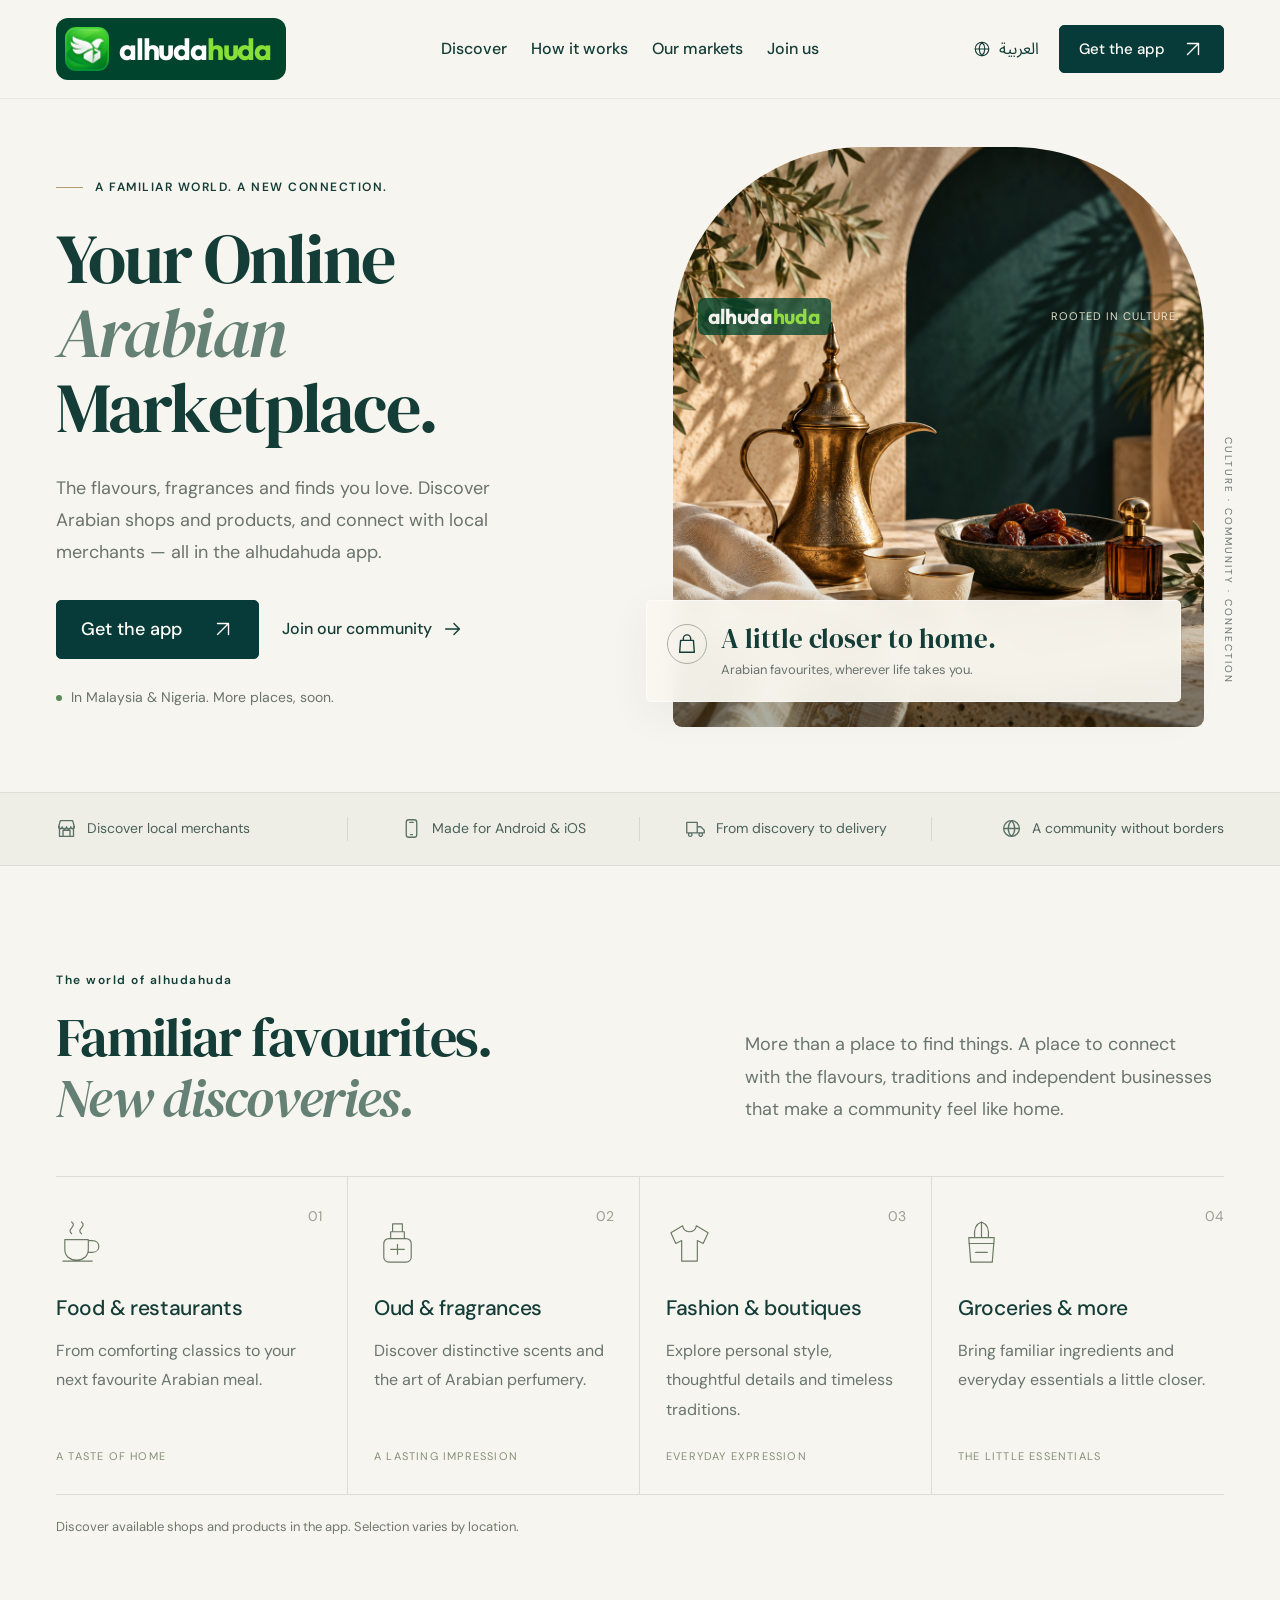
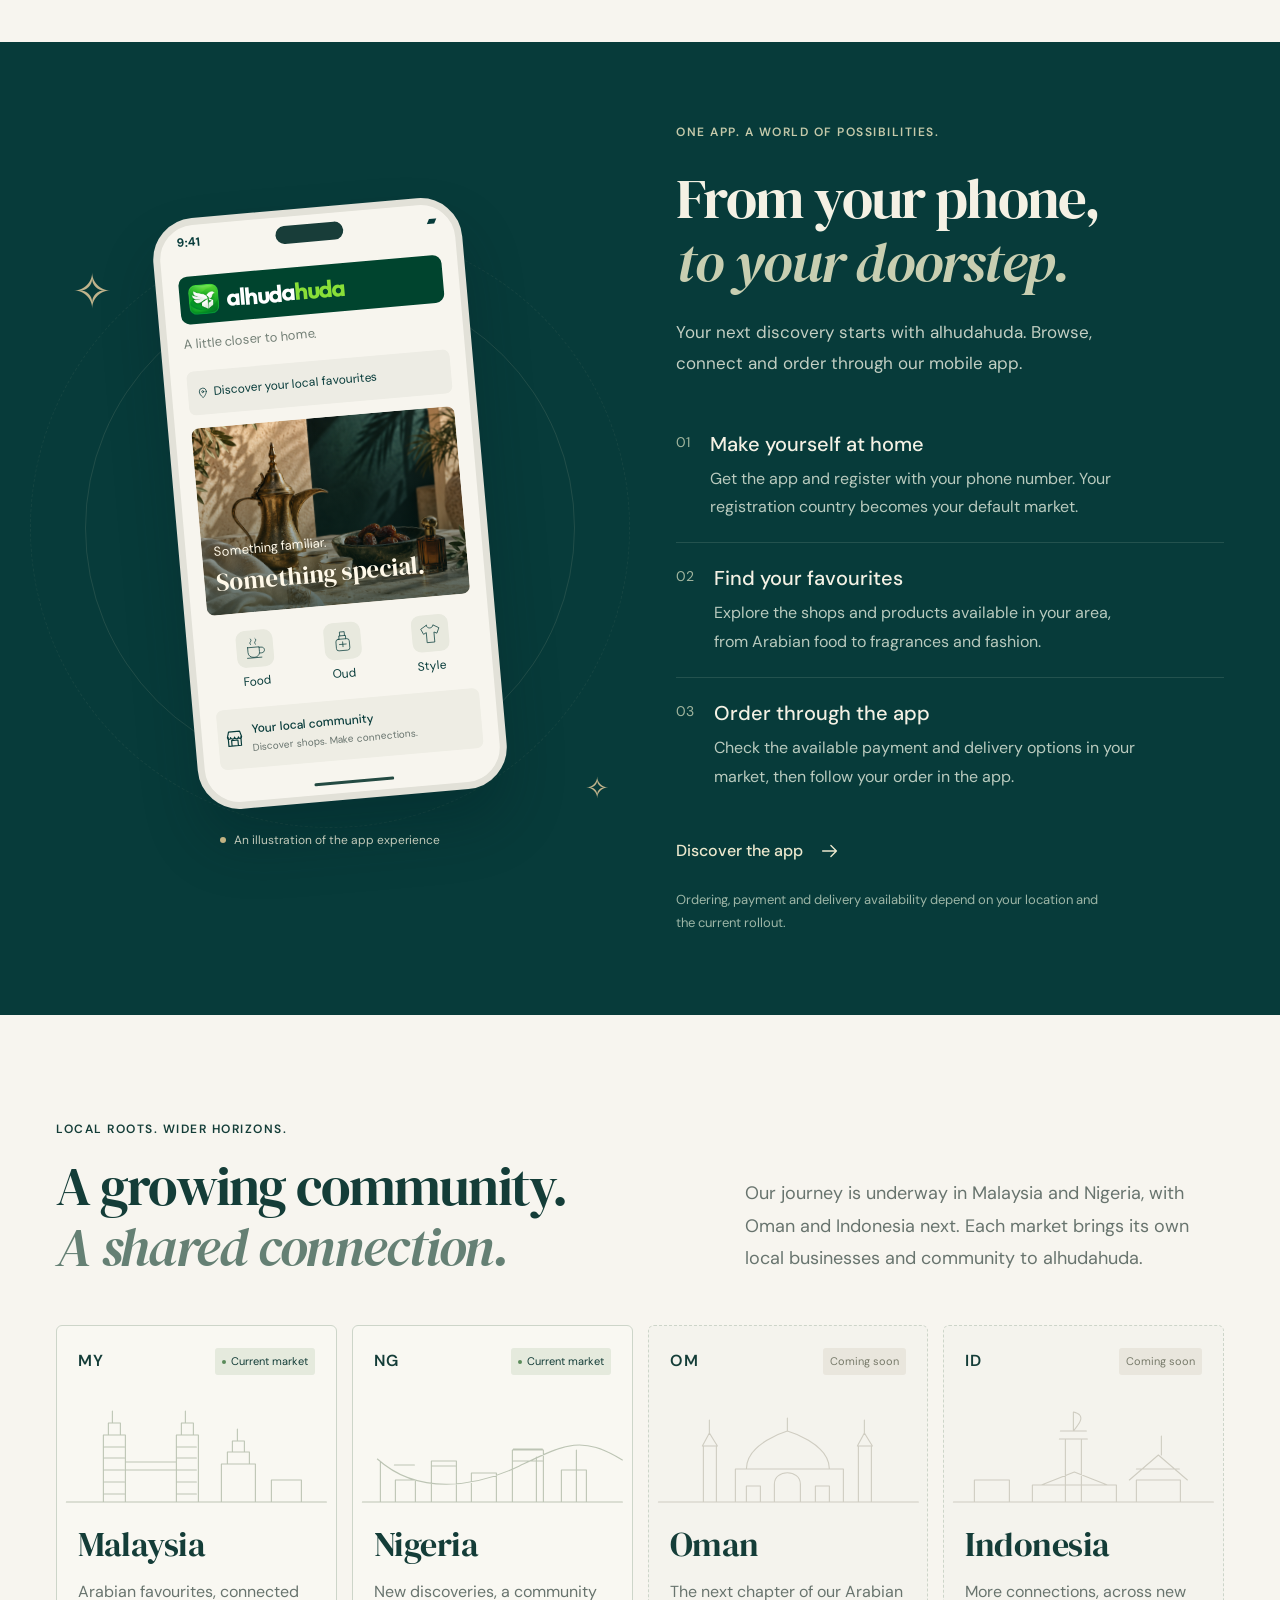
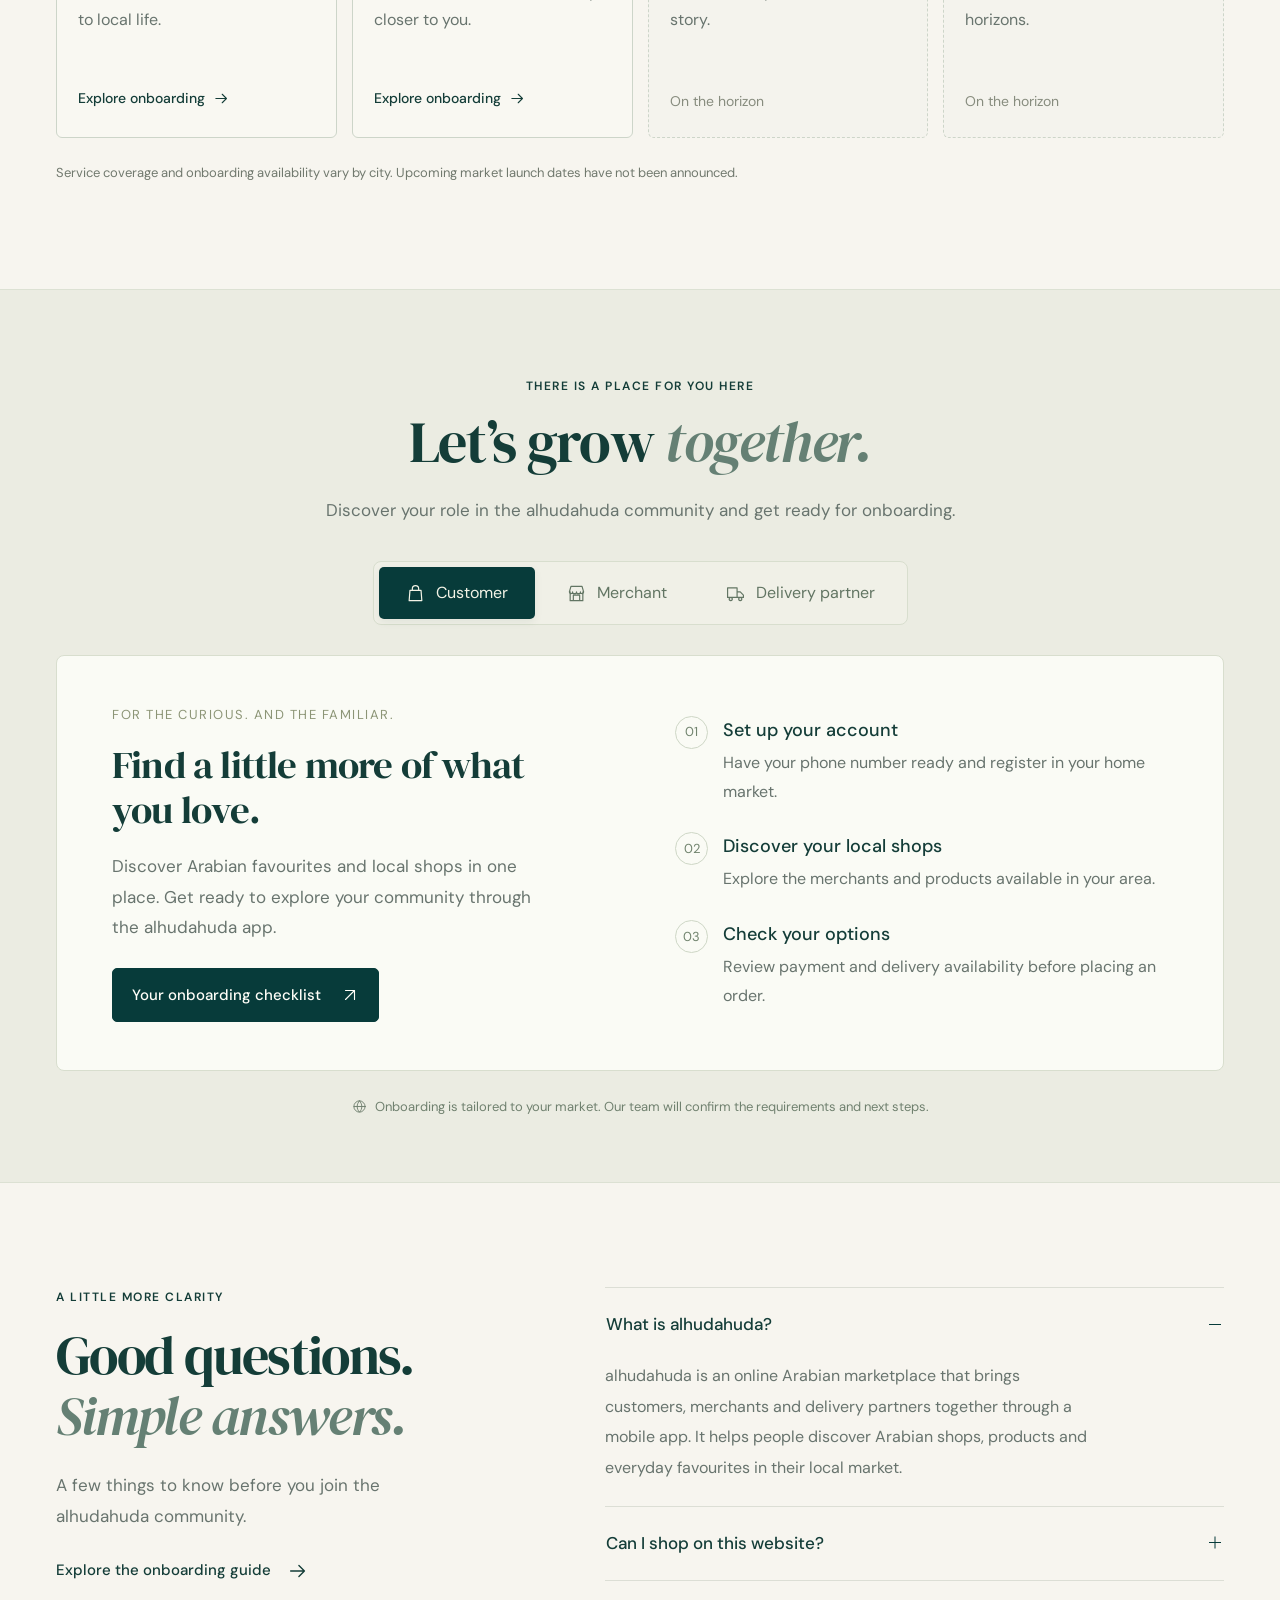
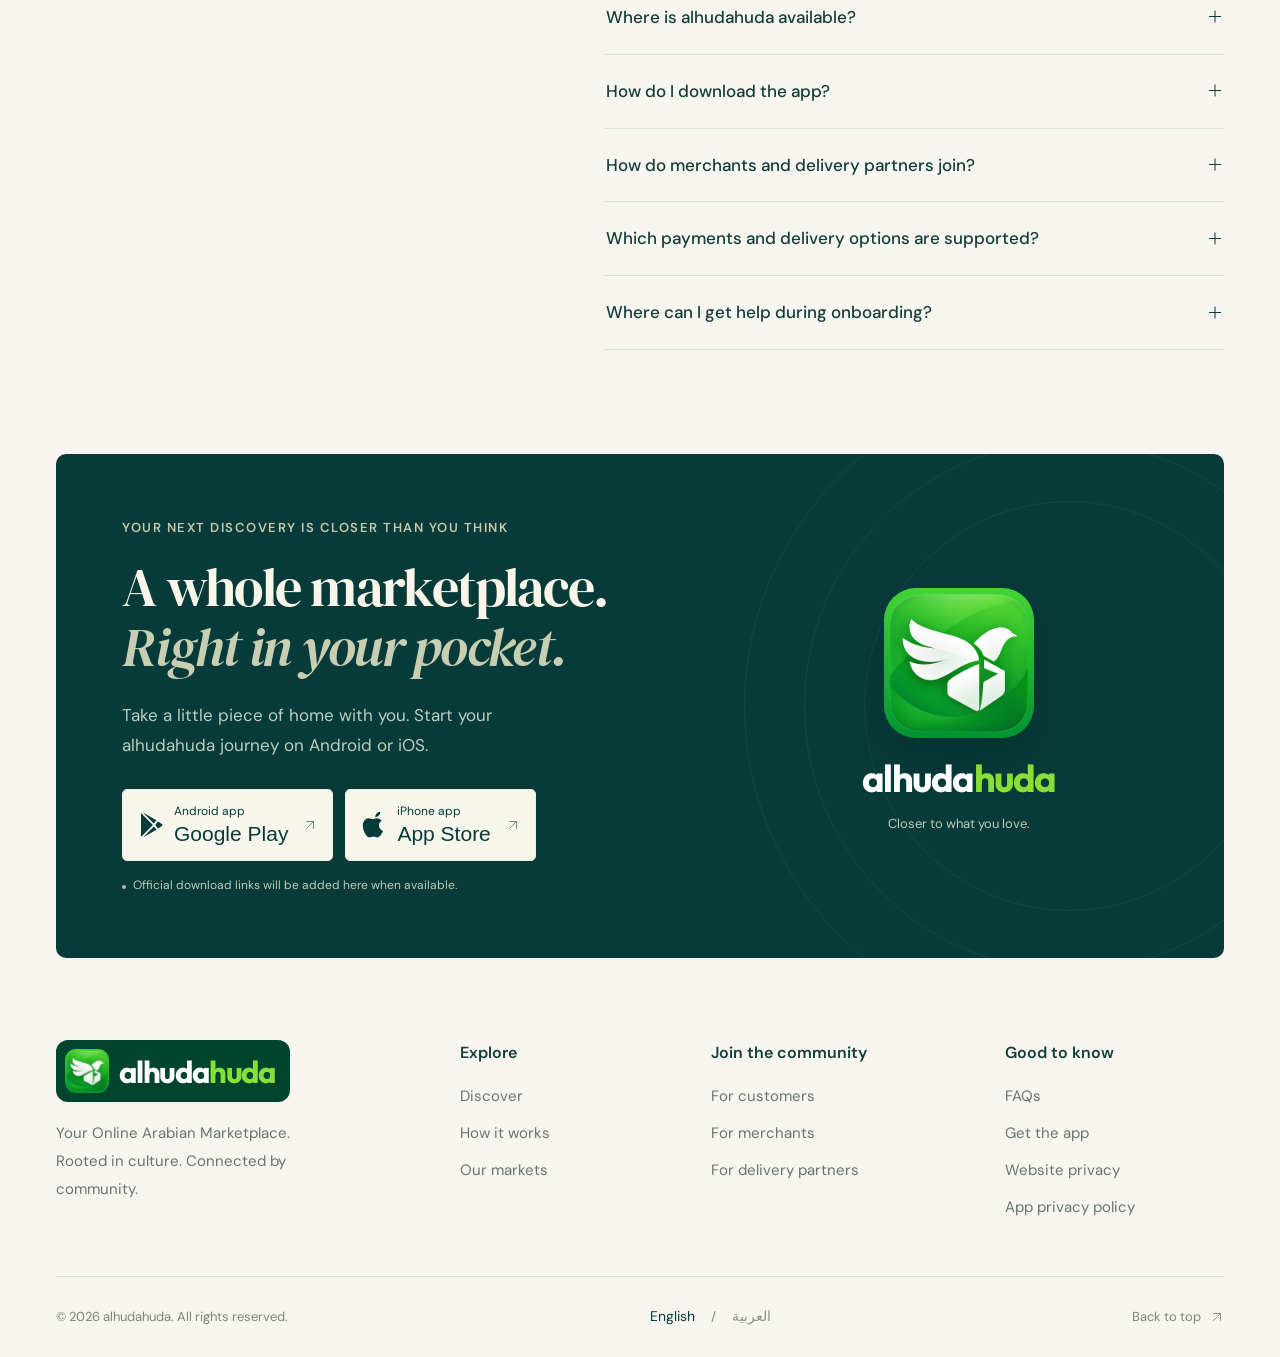
==== commit 27b4800a: "Link mobile app privacy policy from website footer" ====
--- a/index.html
+++ b/index.html
@@ -161,7 +161,7 @@
 </div></section>
 </main>
 
-<footer class="footer container"><div class="footer-main"><div class="footer-brand"><a class="brand" href="#"><img class="brand-icon" src="assets/brand-logo.png" width="44" height="44" alt=""><span class="brand-wordmark" dir="ltr"><b class="brand-first">alhuda</b><b class="brand-second">huda</b></span></a><p data-i18n="footerDescription">Your Online Arabian Marketplace.<br>Rooted in culture. Connected by community.</p></div><div class="footer-column"><h3 data-i18n="footerExplore">Explore</h3><a href="#discover" data-i18n="navDiscover">Discover</a><a href="#how-it-works" data-i18n="navHow">How it works</a><a href="#markets" data-i18n="navMarkets">Our markets</a></div><div class="footer-column"><h3 data-i18n="footerCommunity">Join the community</h3><a href="#join" data-select-role="shopper" data-i18n="forCustomers">For customers</a><a href="#join" data-select-role="merchant" data-i18n="forMerchants">For merchants</a><a href="#join" data-select-role="delivery" data-i18n="forDelivery">For delivery partners</a></div><div class="footer-column"><h3 data-i18n="footerHelp">Good to know</h3><a href="#faq" data-i18n="navFaq">FAQs</a><a href="#download" data-i18n="getApp">Get the app</a><button type="button" id="privacy-button" data-i18n="privacy">Website privacy</button></div></div><div class="footer-bottom"><span data-i18n="copyright">© 2026 alhudahuda. All rights reserved.</span><span class="footer-languages"><button type="button" data-lang="en" lang="en" aria-pressed="true">English</button><span aria-hidden="true">/</span><button type="button" data-lang="ar" lang="ar" aria-pressed="false">العربية</button></span><a href="#" class="back-top"><span data-i18n="backTop">Back to top</span><svg class="icon"><use href="#i-diagonal"/></svg></a></div></footer>
+<footer class="footer container"><div class="footer-main"><div class="footer-brand"><a class="brand" href="#"><img class="brand-icon" src="assets/brand-logo.png" width="44" height="44" alt=""><span class="brand-wordmark" dir="ltr"><b class="brand-first">alhuda</b><b class="brand-second">huda</b></span></a><p data-i18n="footerDescription">Your Online Arabian Marketplace.<br>Rooted in culture. Connected by community.</p></div><div class="footer-column"><h3 data-i18n="footerExplore">Explore</h3><a href="#discover" data-i18n="navDiscover">Discover</a><a href="#how-it-works" data-i18n="navHow">How it works</a><a href="#markets" data-i18n="navMarkets">Our markets</a></div><div class="footer-column"><h3 data-i18n="footerCommunity">Join the community</h3><a href="#join" data-select-role="shopper" data-i18n="forCustomers">For customers</a><a href="#join" data-select-role="merchant" data-i18n="forMerchants">For merchants</a><a href="#join" data-select-role="delivery" data-i18n="forDelivery">For delivery partners</a></div><div class="footer-column"><h3 data-i18n="footerHelp">Good to know</h3><a href="#faq" data-i18n="navFaq">FAQs</a><a href="#download" data-i18n="getApp">Get the app</a><button type="button" id="privacy-button" data-i18n="privacy">Website privacy</button><a href="privacy.html">App privacy policy</a></div></div><div class="footer-bottom"><span data-i18n="copyright">© 2026 alhudahuda. All rights reserved.</span><span class="footer-languages"><button type="button" data-lang="en" lang="en" aria-pressed="true">English</button><span aria-hidden="true">/</span><button type="button" data-lang="ar" lang="ar" aria-pressed="false">العربية</button></span><a href="#" class="back-top"><span data-i18n="backTop">Back to top</span><svg class="icon"><use href="#i-diagonal"/></svg></a></div></footer>
 
 <dialog id="checklist-dialog" class="dialog checklist-dialog" aria-labelledby="checklist-title"><button class="dialog-close" type="button" data-close-dialog data-i18n-aria="closeDialog" aria-label="Close dialog"><svg class="icon"><use href="#i-close"/></svg></button><p class="eyebrow" data-i18n="checklistEyebrow">Your next chapter starts here</p><h2 id="checklist-title" data-i18n="checklistTitle">Get ready to join.</h2><p class="dialog-description" data-i18n="checklistDescription">A simple preparation guide for your alhudahuda onboarding.</p><div class="checklist-selects"><label><span data-i18n="yourRole">Your role</span><select id="checklist-role"><option value="shopper" data-i18n="shopper">Customer</option><option value="merchant" data-i18n="merchant">Merchant</option><option value="delivery" data-i18n="delivery">Delivery partner</option></select></label><label><span data-i18n="yourMarket">Your market</span><select id="checklist-market"><option value="MY" data-i18n="malaysia">Malaysia</option><option value="NG" data-i18n="nigeria">Nigeria</option><option value="OM" data-i18n="omanSoon">Oman — coming soon</option><option value="ID" data-i18n="indonesiaSoon">Indonesia — coming soon</option></select></label></div><p class="checklist-market-note" id="checklist-market-note"></p><div class="checklist-items" id="checklist-items"></div><div class="checklist-progress" aria-live="polite"><span id="checklist-progress"></span><span data-i18n="checklistLocal">For your preparation; this is not an application.</span></div><p class="checklist-disclaimer" data-i18n="checklistDisclaimer">Our team will confirm eligibility, required documents and service availability for your market. Ticking this list does not submit information or complete registration.</p><div class="dialog-actions"><button class="button" id="checklist-print" type="button"><span data-i18n="printChecklist">Print checklist</span><svg class="icon arrow"><use href="#i-diagonal"/></svg></button><button class="text-link" type="button" data-close-dialog data-i18n="done">Done</button></div></dialog>
 
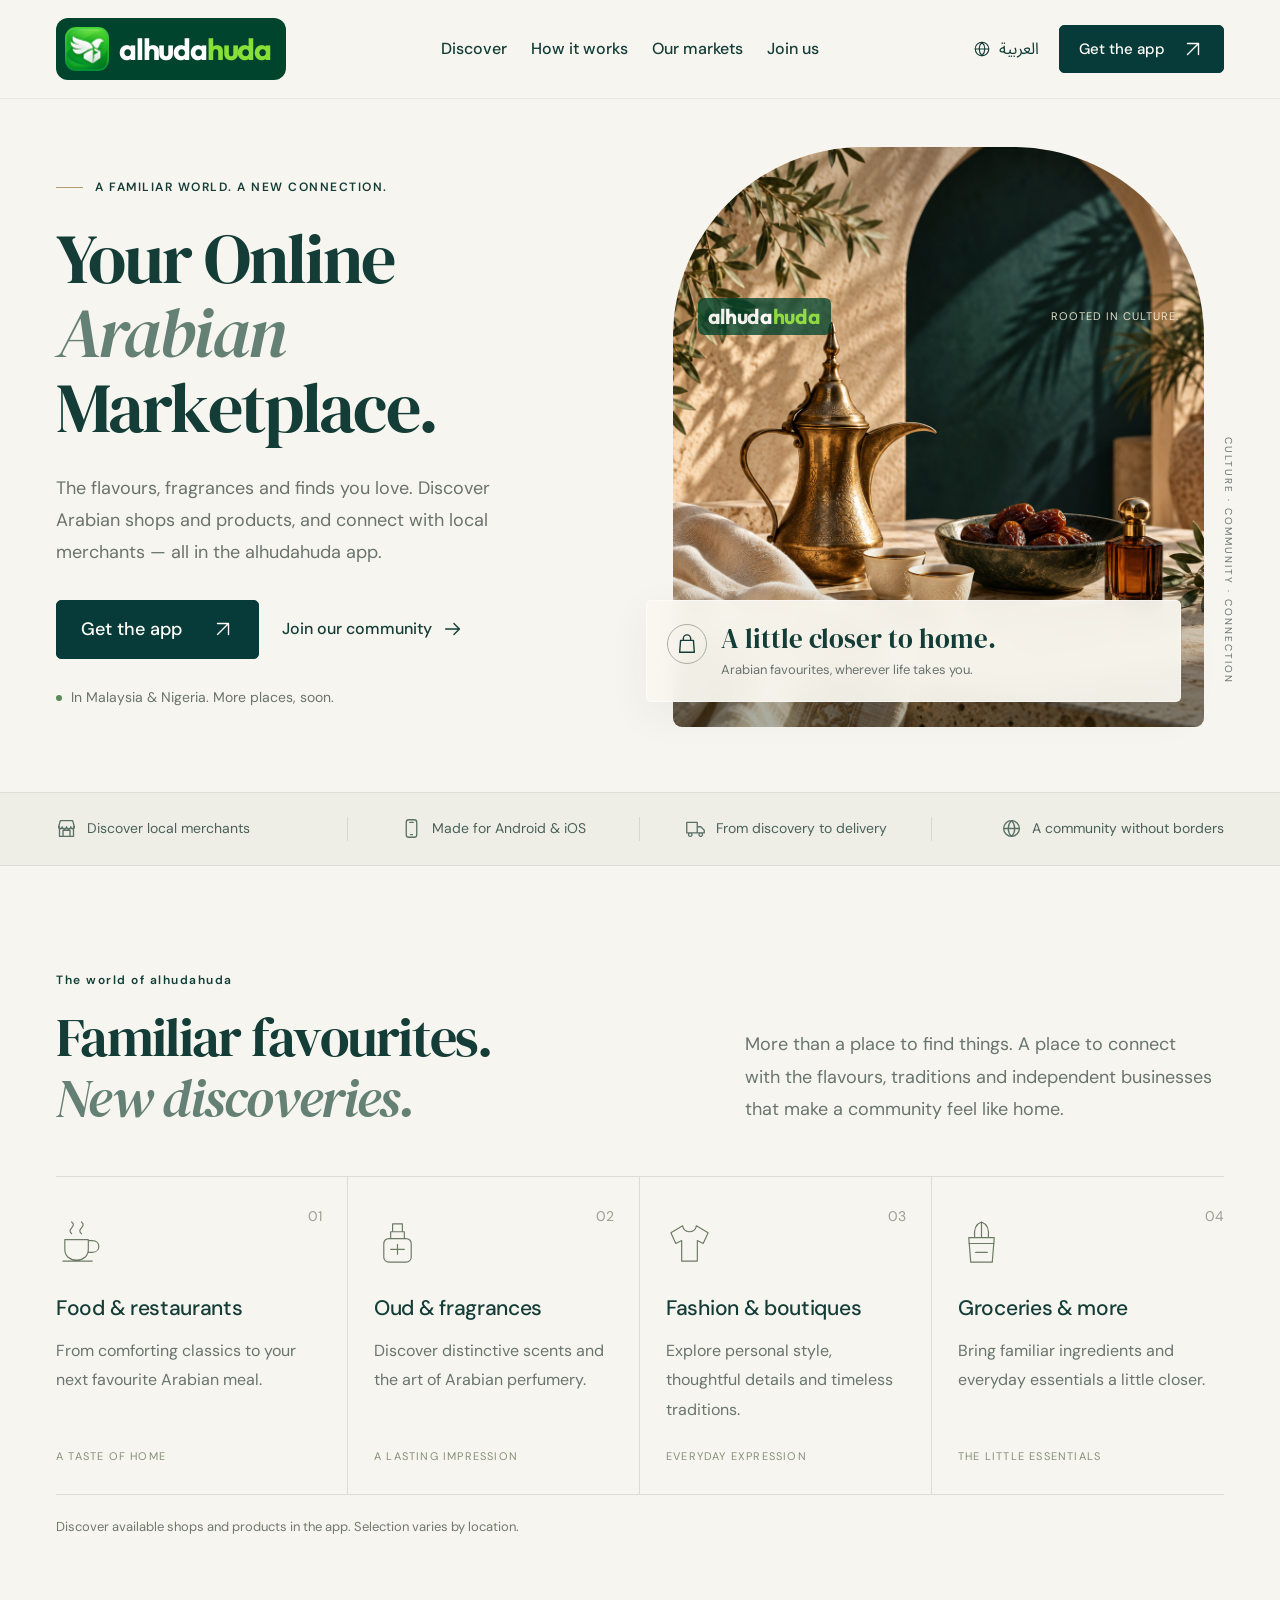
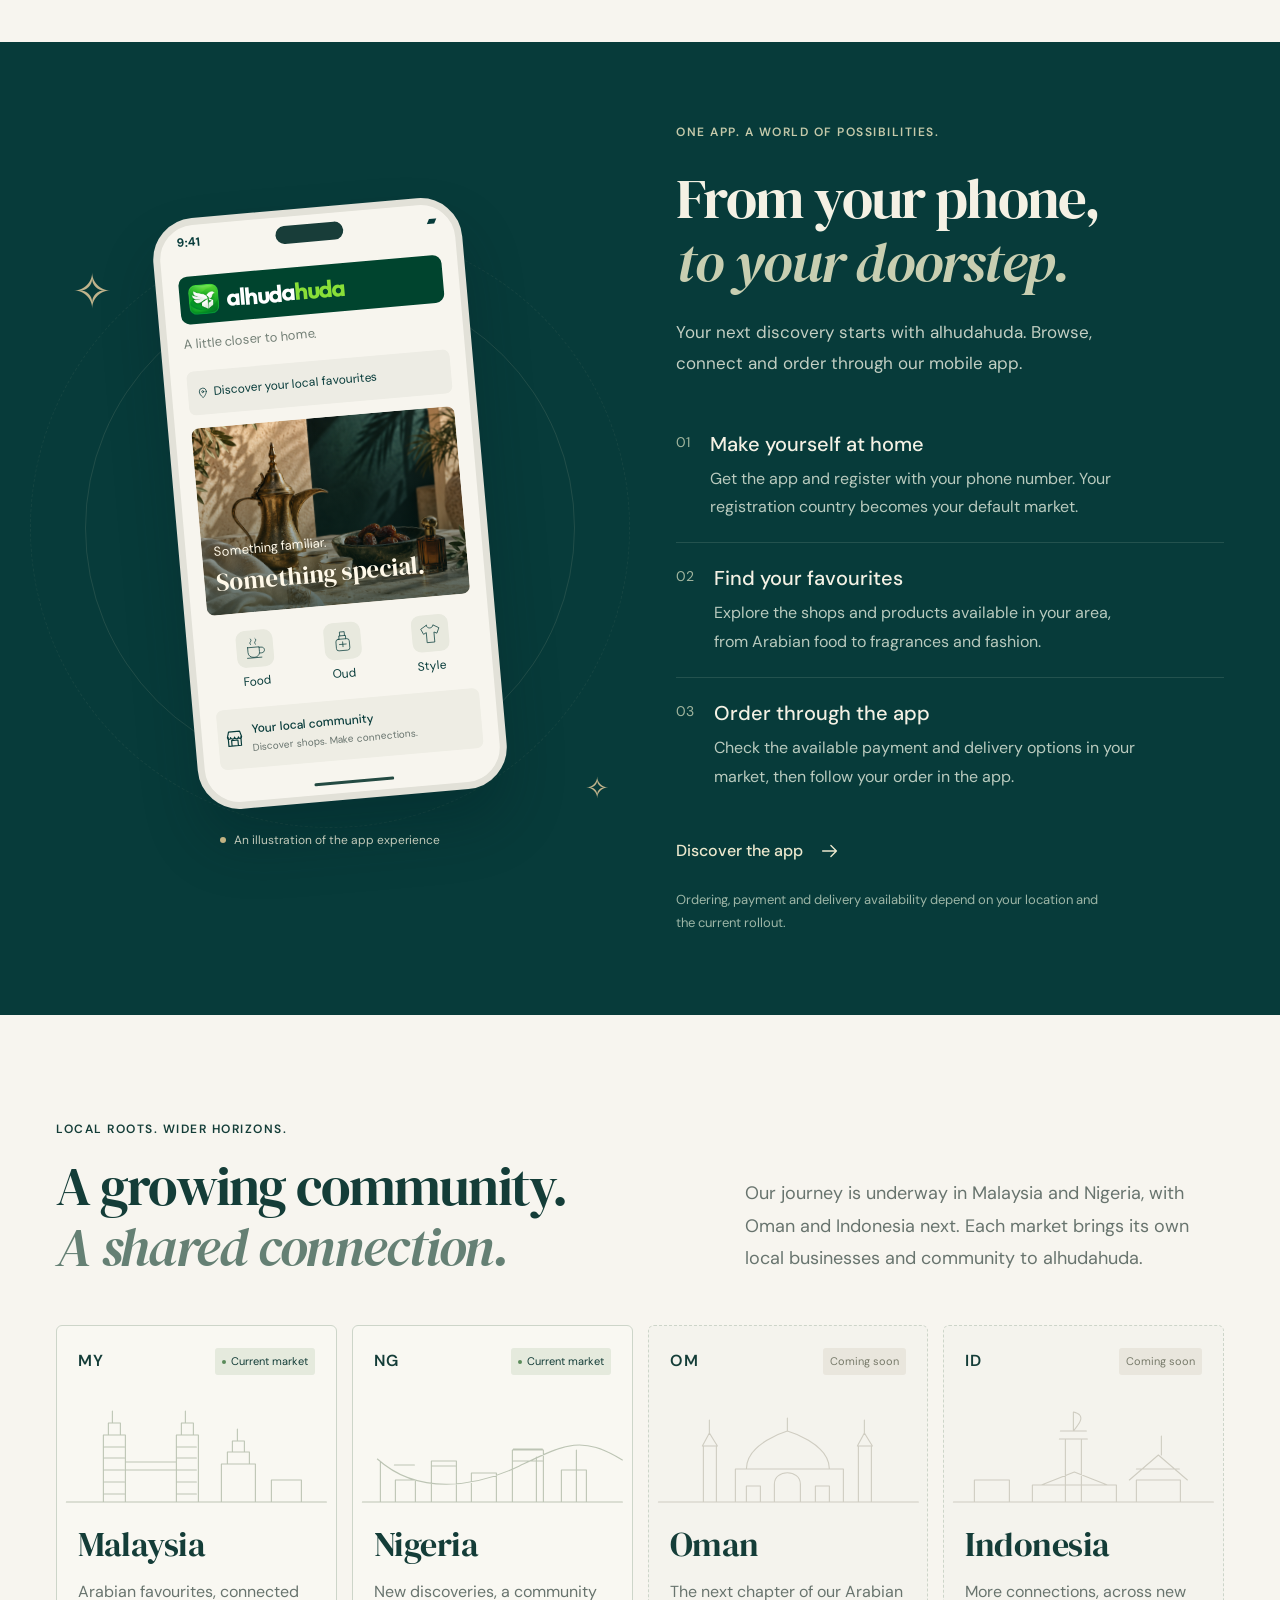
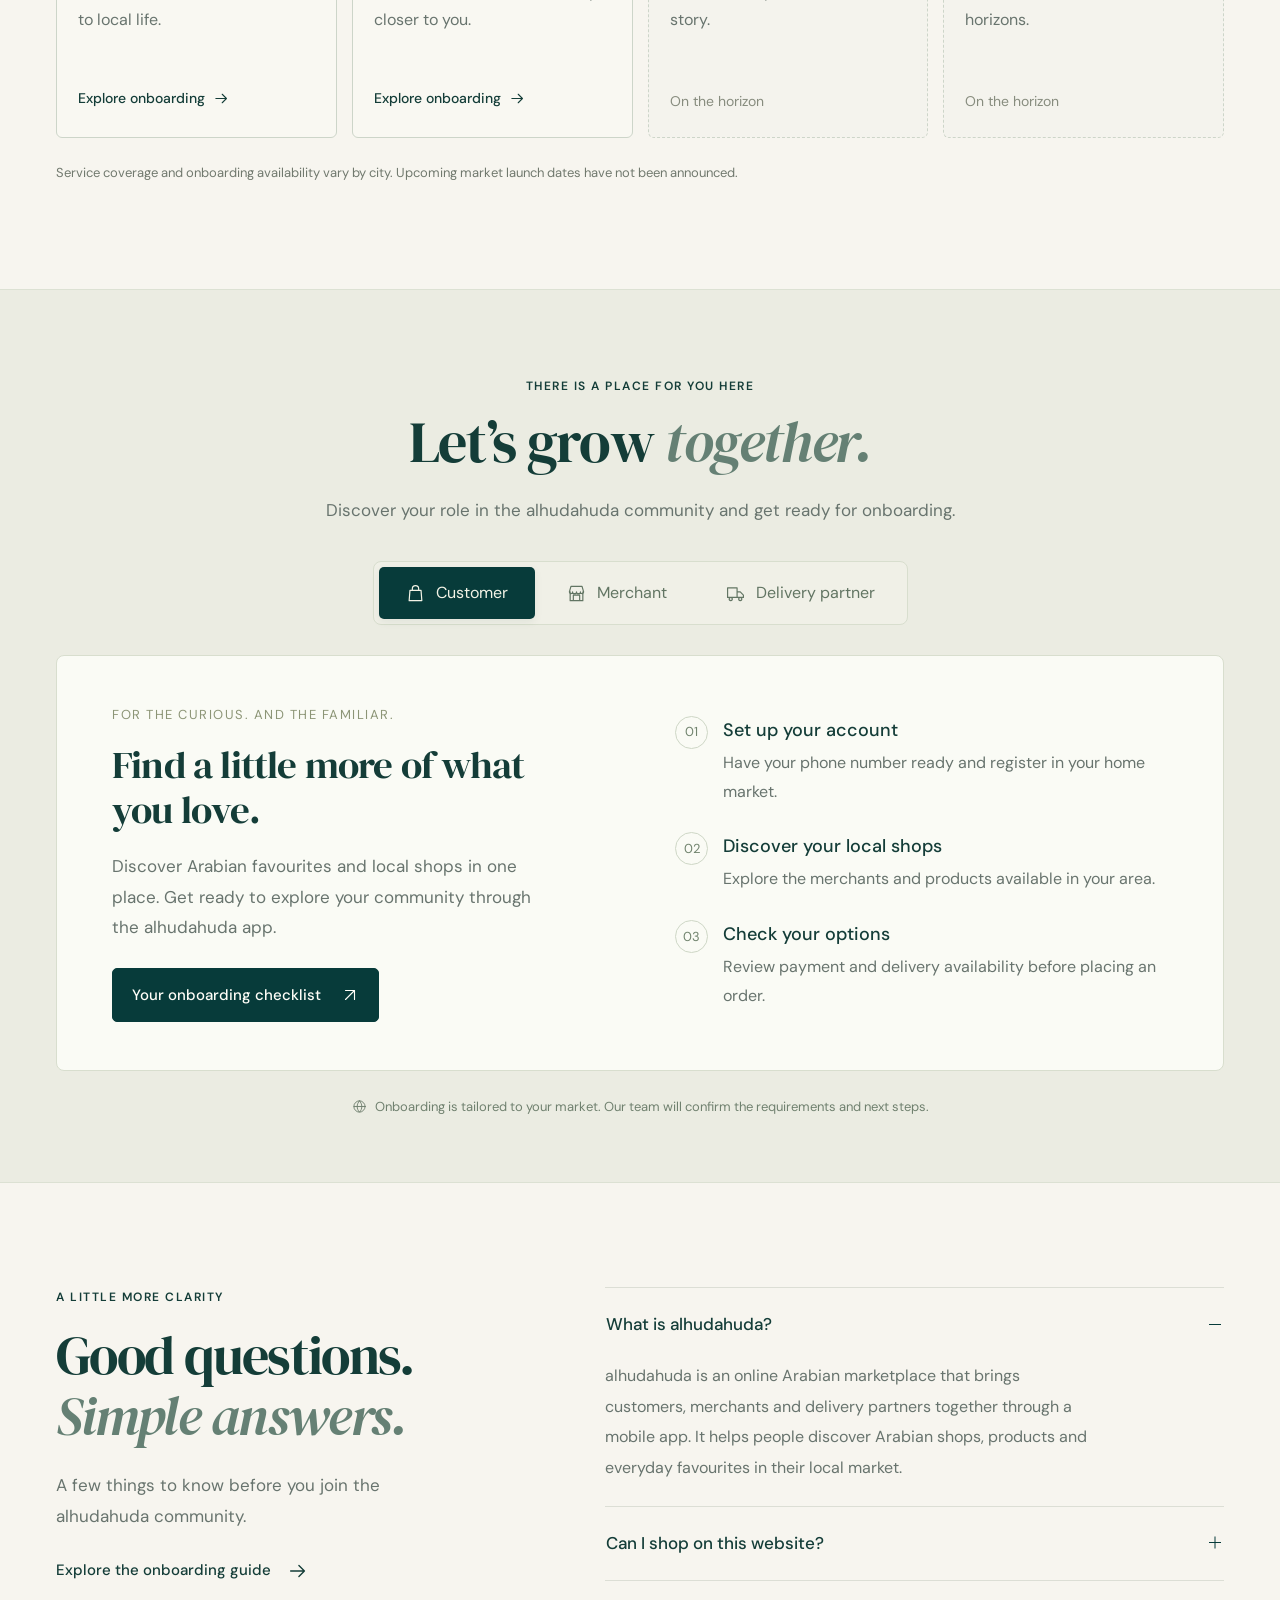
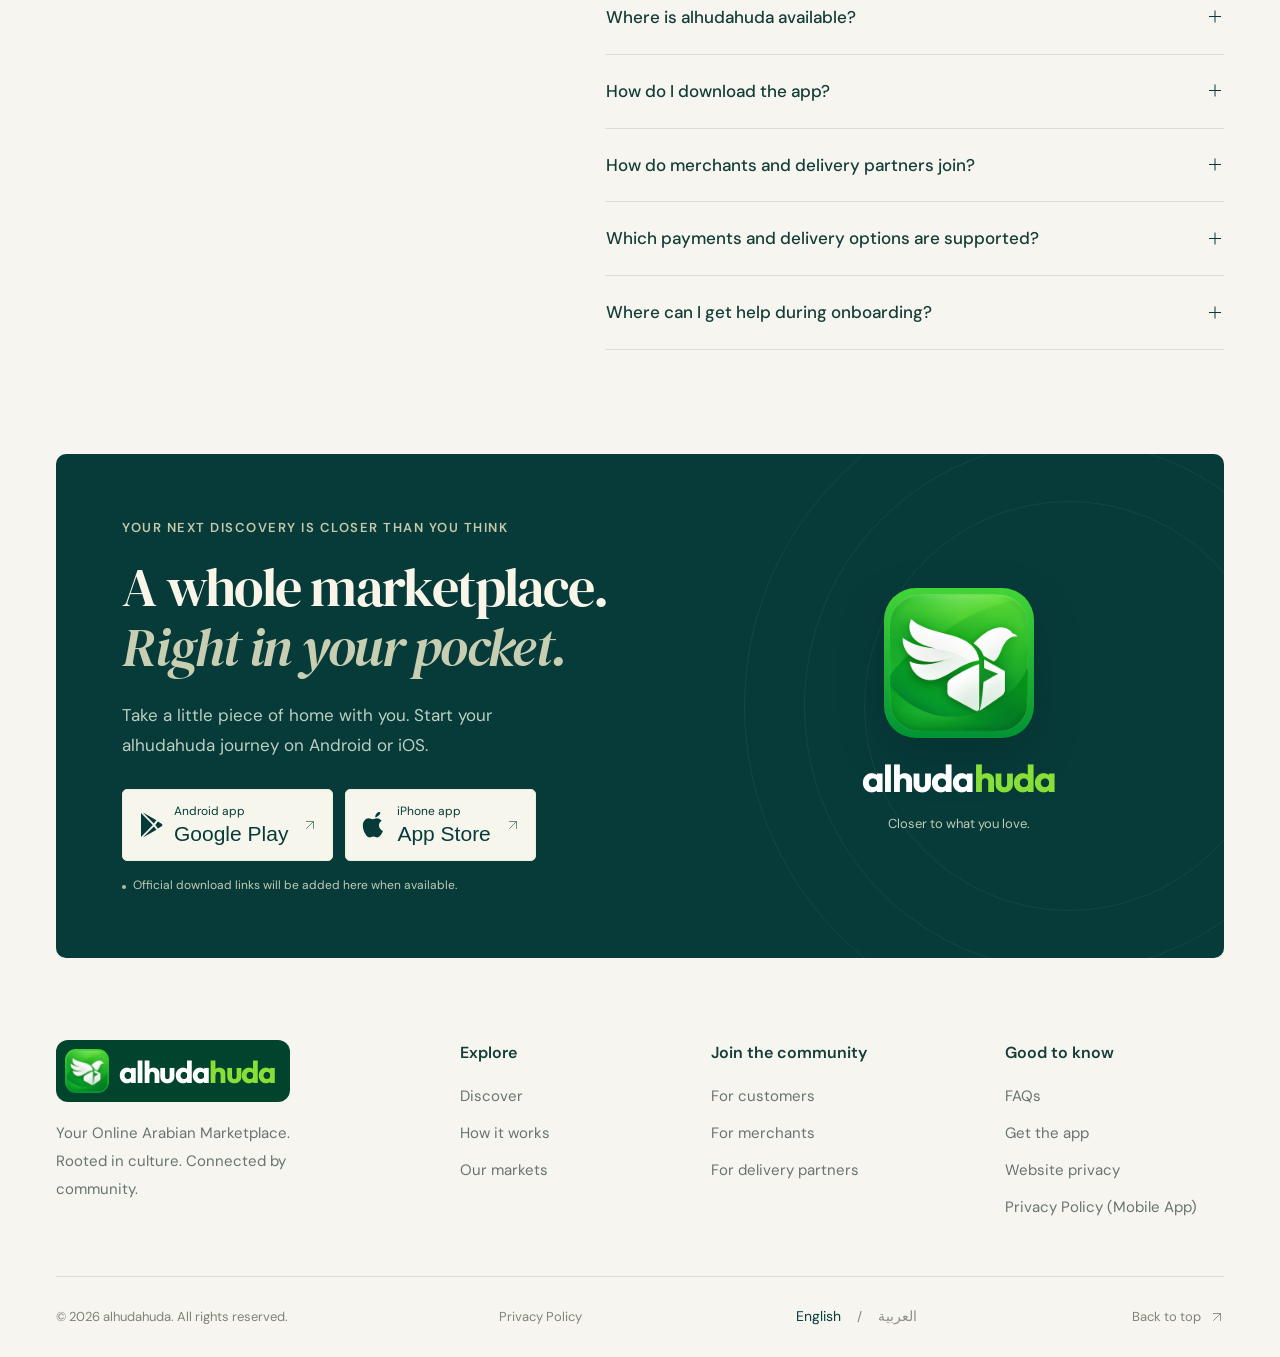
==== commit 8efc103c: "Make mobile privacy policy clearly accessible in website footer" ====
--- a/index.html
+++ b/index.html
@@ -161,7 +161,7 @@
 </div></section>
 </main>
 
-<footer class="footer container"><div class="footer-main"><div class="footer-brand"><a class="brand" href="#"><img class="brand-icon" src="assets/brand-logo.png" width="44" height="44" alt=""><span class="brand-wordmark" dir="ltr"><b class="brand-first">alhuda</b><b class="brand-second">huda</b></span></a><p data-i18n="footerDescription">Your Online Arabian Marketplace.<br>Rooted in culture. Connected by community.</p></div><div class="footer-column"><h3 data-i18n="footerExplore">Explore</h3><a href="#discover" data-i18n="navDiscover">Discover</a><a href="#how-it-works" data-i18n="navHow">How it works</a><a href="#markets" data-i18n="navMarkets">Our markets</a></div><div class="footer-column"><h3 data-i18n="footerCommunity">Join the community</h3><a href="#join" data-select-role="shopper" data-i18n="forCustomers">For customers</a><a href="#join" data-select-role="merchant" data-i18n="forMerchants">For merchants</a><a href="#join" data-select-role="delivery" data-i18n="forDelivery">For delivery partners</a></div><div class="footer-column"><h3 data-i18n="footerHelp">Good to know</h3><a href="#faq" data-i18n="navFaq">FAQs</a><a href="#download" data-i18n="getApp">Get the app</a><button type="button" id="privacy-button" data-i18n="privacy">Website privacy</button><a href="privacy.html">App privacy policy</a></div></div><div class="footer-bottom"><span data-i18n="copyright">© 2026 alhudahuda. All rights reserved.</span><span class="footer-languages"><button type="button" data-lang="en" lang="en" aria-pressed="true">English</button><span aria-hidden="true">/</span><button type="button" data-lang="ar" lang="ar" aria-pressed="false">العربية</button></span><a href="#" class="back-top"><span data-i18n="backTop">Back to top</span><svg class="icon"><use href="#i-diagonal"/></svg></a></div></footer>
+<footer class="footer container"><div class="footer-main"><div class="footer-brand"><a class="brand" href="#"><img class="brand-icon" src="assets/brand-logo.png" width="44" height="44" alt=""><span class="brand-wordmark" dir="ltr"><b class="brand-first">alhuda</b><b class="brand-second">huda</b></span></a><p data-i18n="footerDescription">Your Online Arabian Marketplace.<br>Rooted in culture. Connected by community.</p></div><div class="footer-column"><h3 data-i18n="footerExplore">Explore</h3><a href="#discover" data-i18n="navDiscover">Discover</a><a href="#how-it-works" data-i18n="navHow">How it works</a><a href="#markets" data-i18n="navMarkets">Our markets</a></div><div class="footer-column"><h3 data-i18n="footerCommunity">Join the community</h3><a href="#join" data-select-role="shopper" data-i18n="forCustomers">For customers</a><a href="#join" data-select-role="merchant" data-i18n="forMerchants">For merchants</a><a href="#join" data-select-role="delivery" data-i18n="forDelivery">For delivery partners</a></div><div class="footer-column"><h3 data-i18n="footerHelp">Good to know</h3><a href="#faq" data-i18n="navFaq">FAQs</a><a href="#download" data-i18n="getApp">Get the app</a><button type="button" id="privacy-button" data-i18n="privacy">Website privacy</button><a href="/privacy.html">Privacy Policy (Mobile App)</a></div></div><div class="footer-bottom"><span data-i18n="copyright">© 2026 alhudahuda. All rights reserved.</span><a href="/privacy.html" aria-label="Read the alhudahuda mobile app Privacy Policy">Privacy Policy</a><span class="footer-languages"><button type="button" data-lang="en" lang="en" aria-pressed="true">English</button><span aria-hidden="true">/</span><button type="button" data-lang="ar" lang="ar" aria-pressed="false">العربية</button></span><a href="#" class="back-top"><span data-i18n="backTop">Back to top</span><svg class="icon"><use href="#i-diagonal"/></svg></a></div></footer>
 
 <dialog id="checklist-dialog" class="dialog checklist-dialog" aria-labelledby="checklist-title"><button class="dialog-close" type="button" data-close-dialog data-i18n-aria="closeDialog" aria-label="Close dialog"><svg class="icon"><use href="#i-close"/></svg></button><p class="eyebrow" data-i18n="checklistEyebrow">Your next chapter starts here</p><h2 id="checklist-title" data-i18n="checklistTitle">Get ready to join.</h2><p class="dialog-description" data-i18n="checklistDescription">A simple preparation guide for your alhudahuda onboarding.</p><div class="checklist-selects"><label><span data-i18n="yourRole">Your role</span><select id="checklist-role"><option value="shopper" data-i18n="shopper">Customer</option><option value="merchant" data-i18n="merchant">Merchant</option><option value="delivery" data-i18n="delivery">Delivery partner</option></select></label><label><span data-i18n="yourMarket">Your market</span><select id="checklist-market"><option value="MY" data-i18n="malaysia">Malaysia</option><option value="NG" data-i18n="nigeria">Nigeria</option><option value="OM" data-i18n="omanSoon">Oman — coming soon</option><option value="ID" data-i18n="indonesiaSoon">Indonesia — coming soon</option></select></label></div><p class="checklist-market-note" id="checklist-market-note"></p><div class="checklist-items" id="checklist-items"></div><div class="checklist-progress" aria-live="polite"><span id="checklist-progress"></span><span data-i18n="checklistLocal">For your preparation; this is not an application.</span></div><p class="checklist-disclaimer" data-i18n="checklistDisclaimer">Our team will confirm eligibility, required documents and service availability for your market. Ticking this list does not submit information or complete registration.</p><div class="dialog-actions"><button class="button" id="checklist-print" type="button"><span data-i18n="printChecklist">Print checklist</span><svg class="icon arrow"><use href="#i-diagonal"/></svg></button><button class="text-link" type="button" data-close-dialog data-i18n="done">Done</button></div></dialog>
 
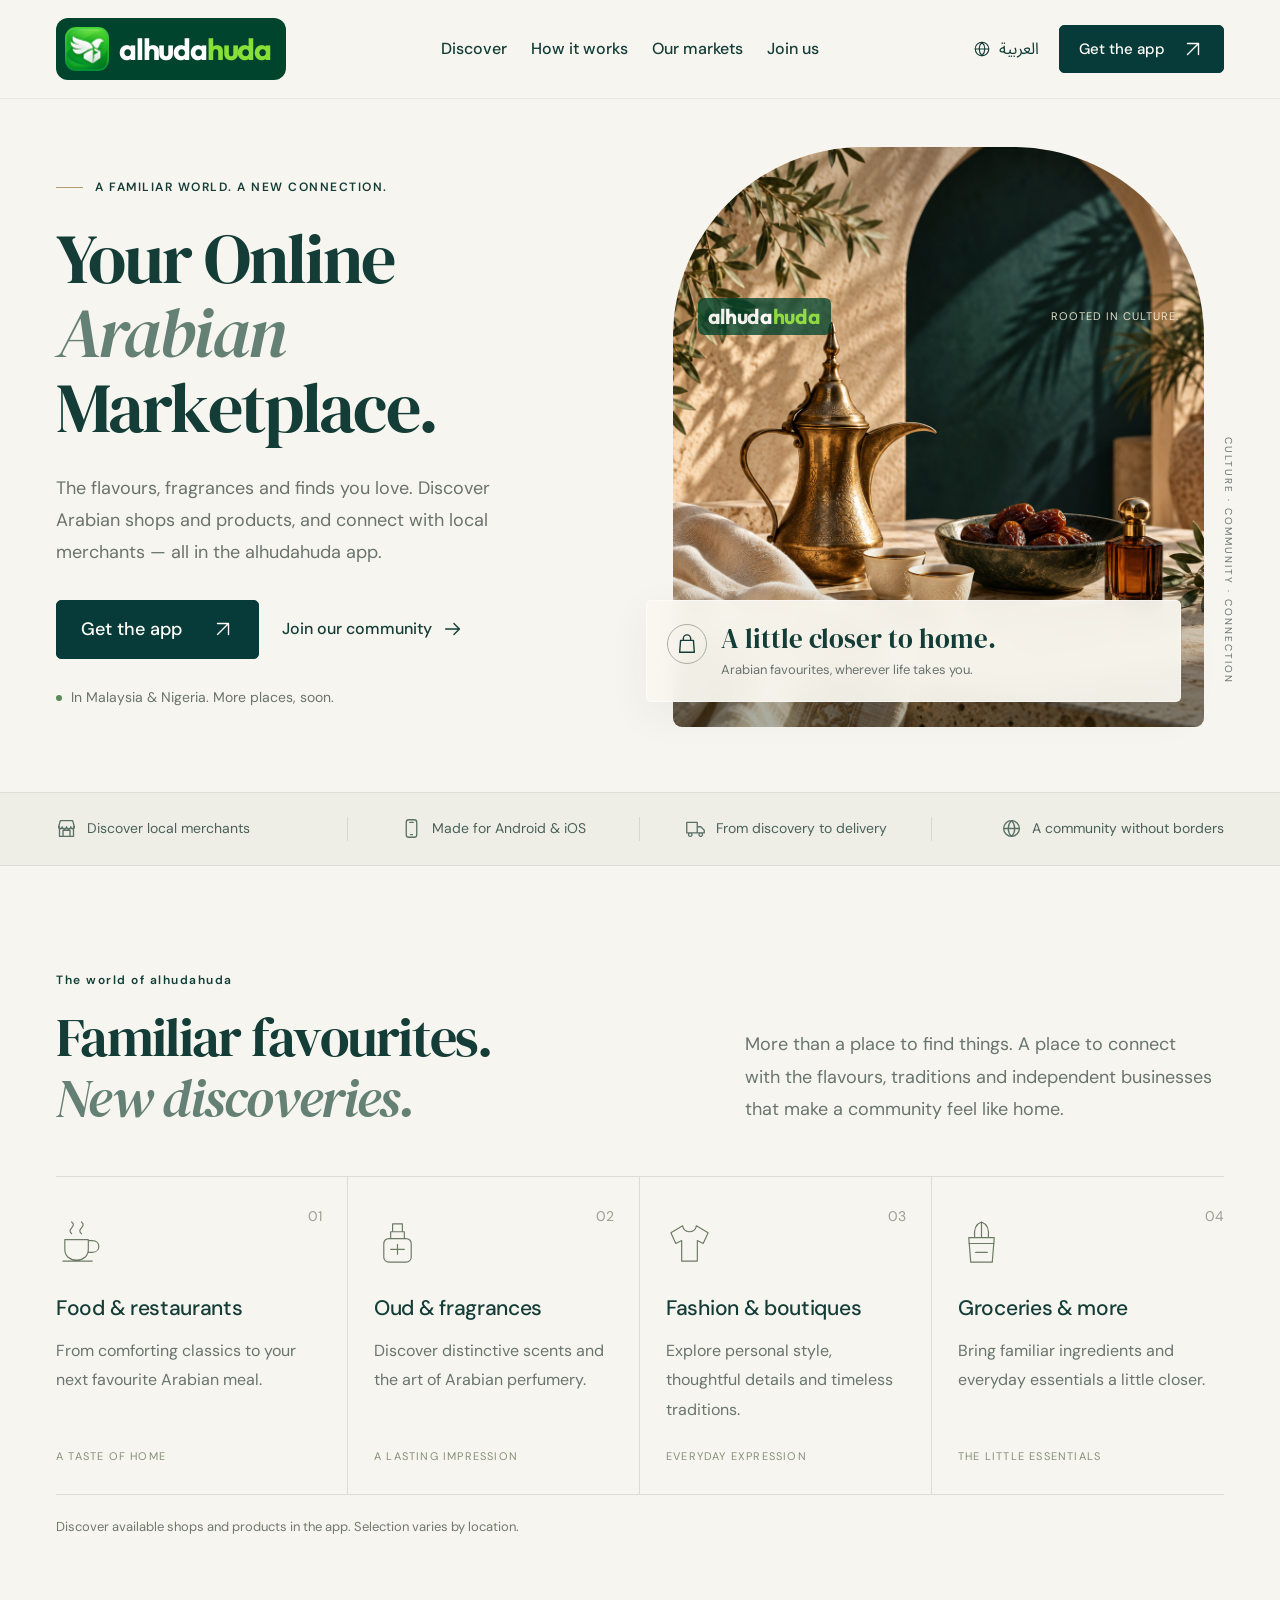
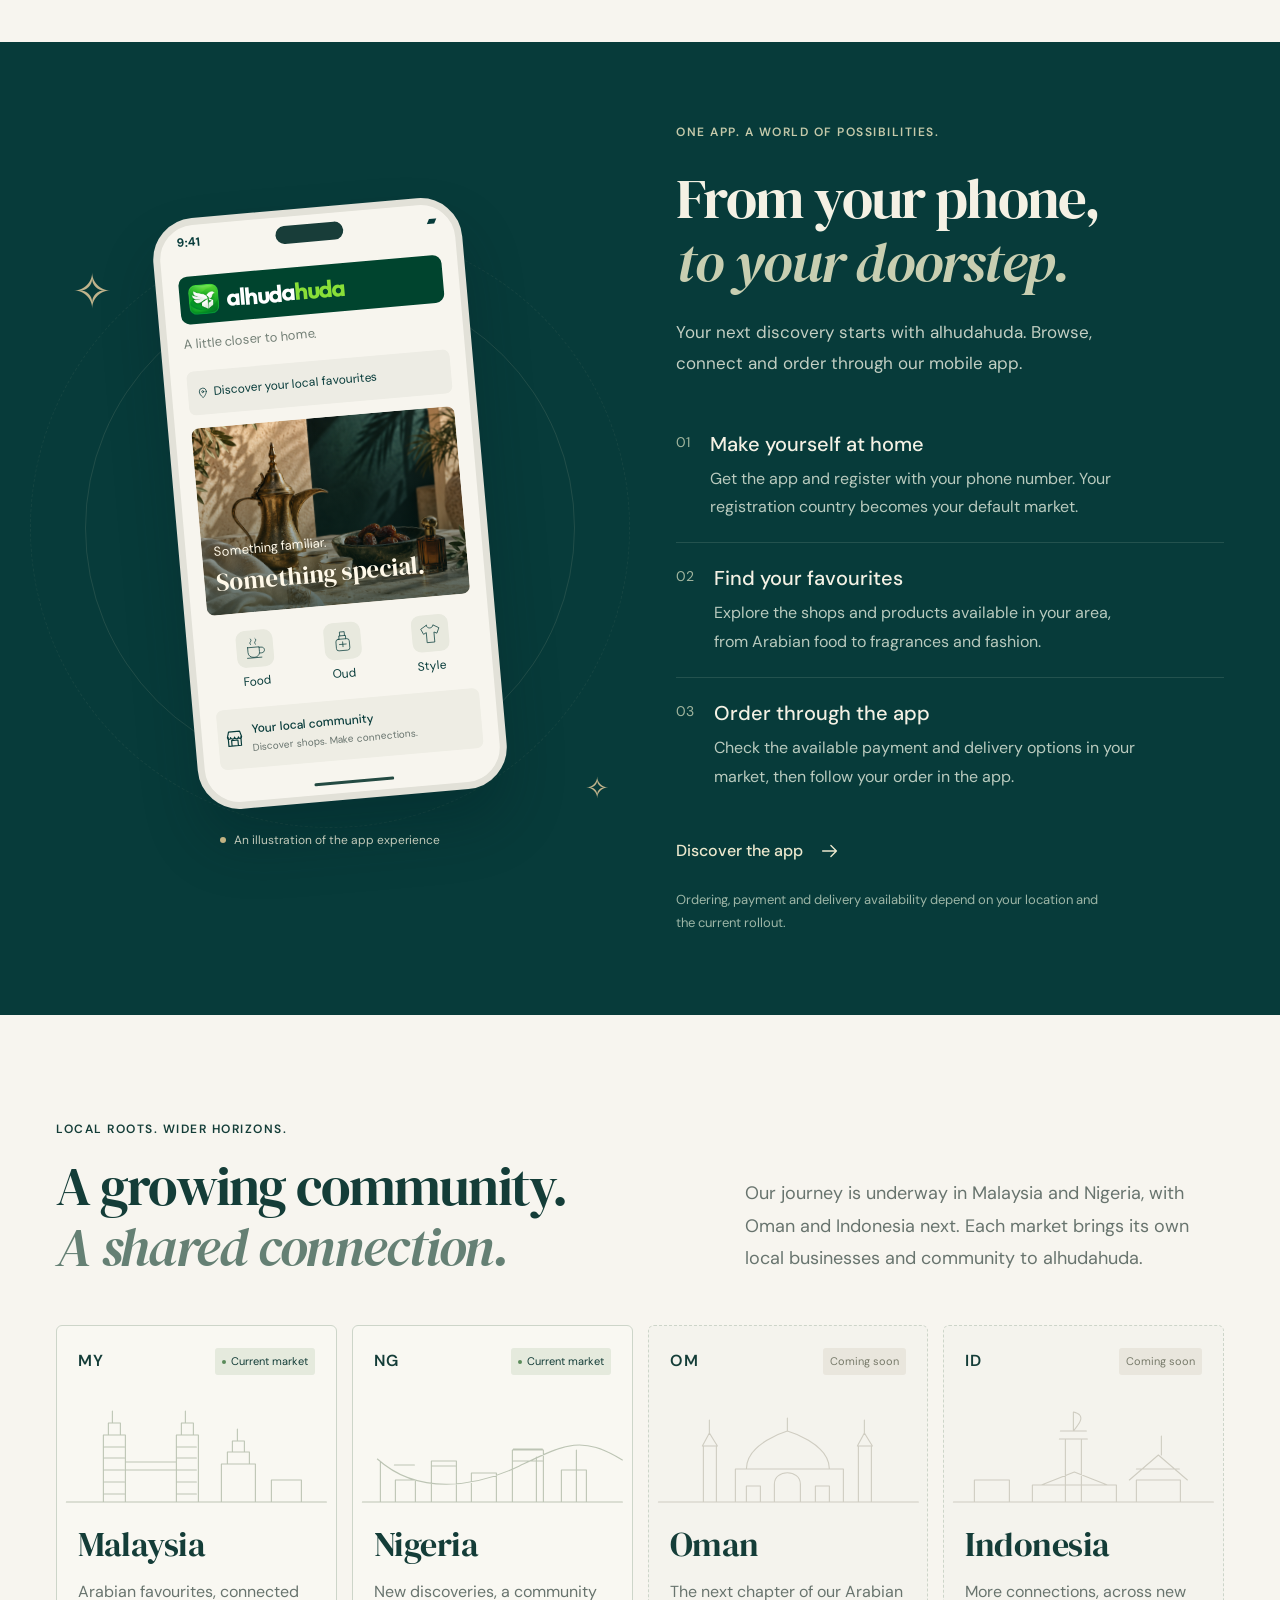
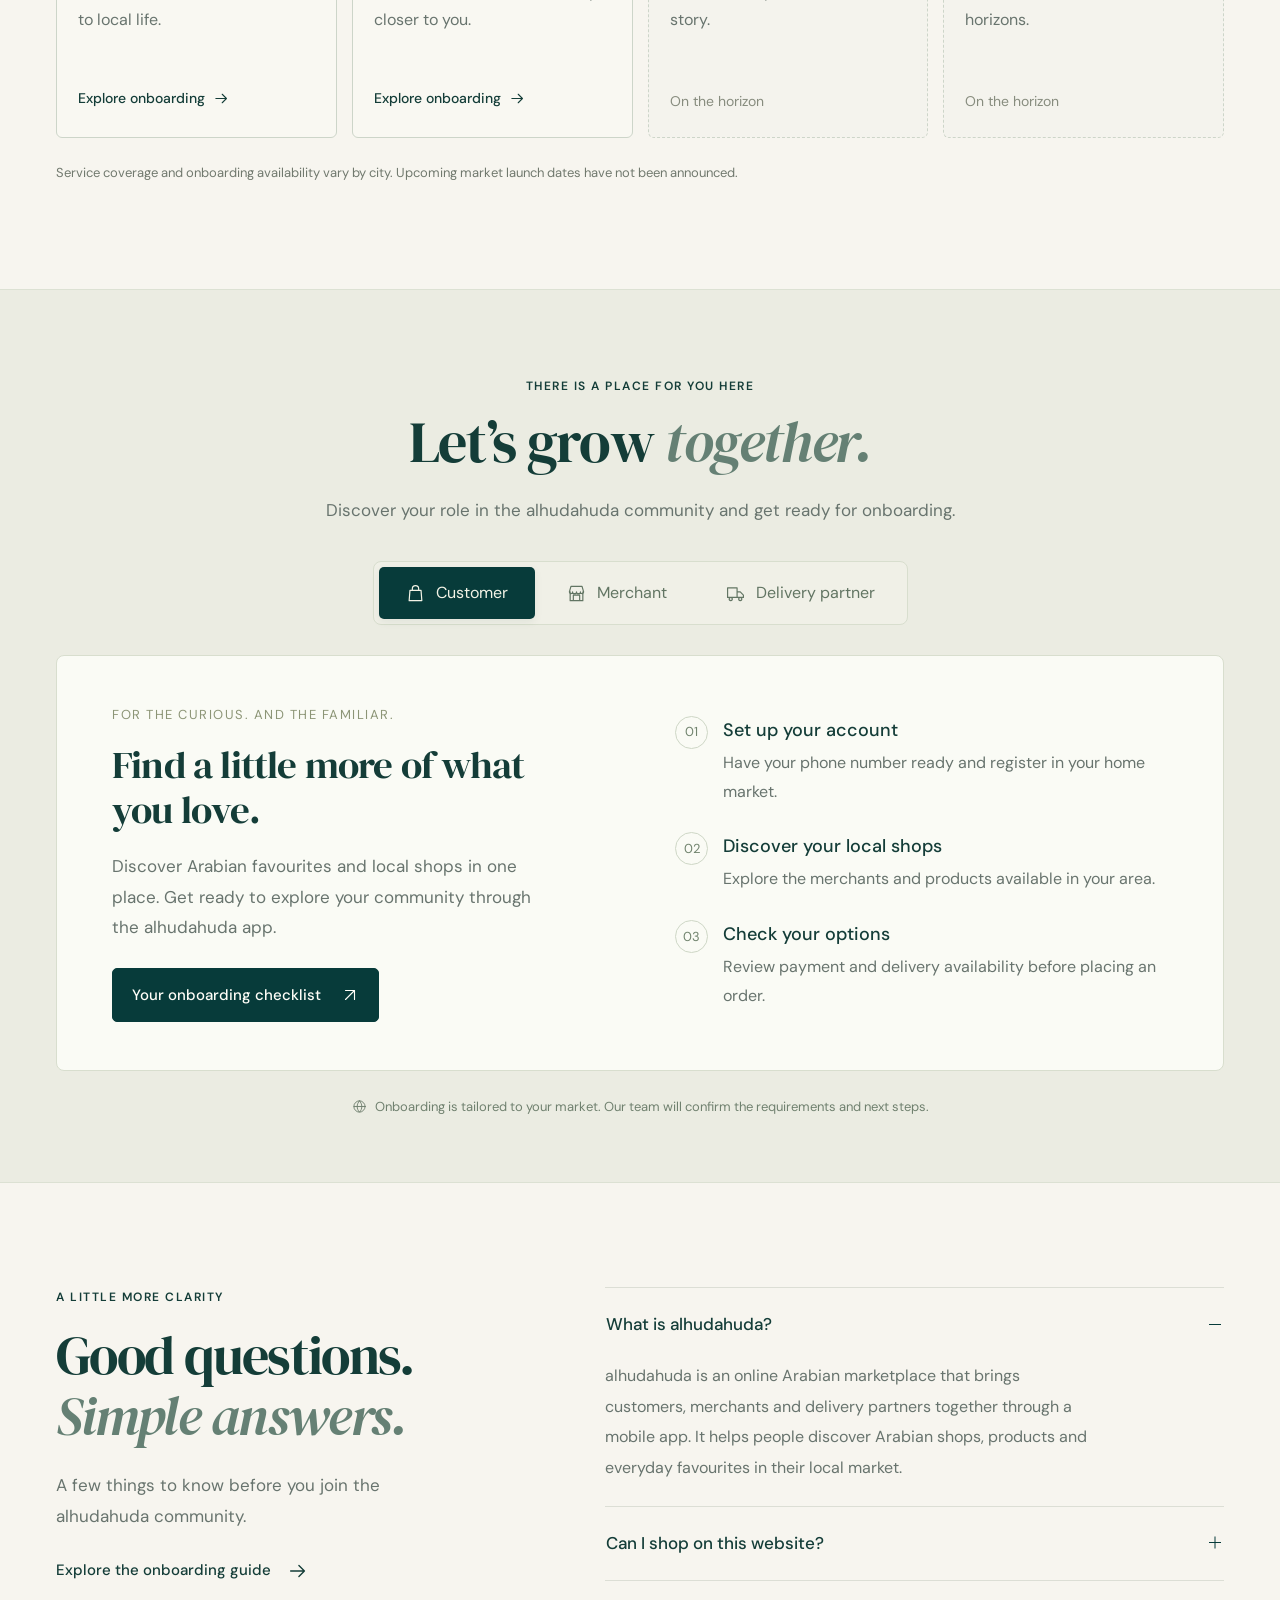
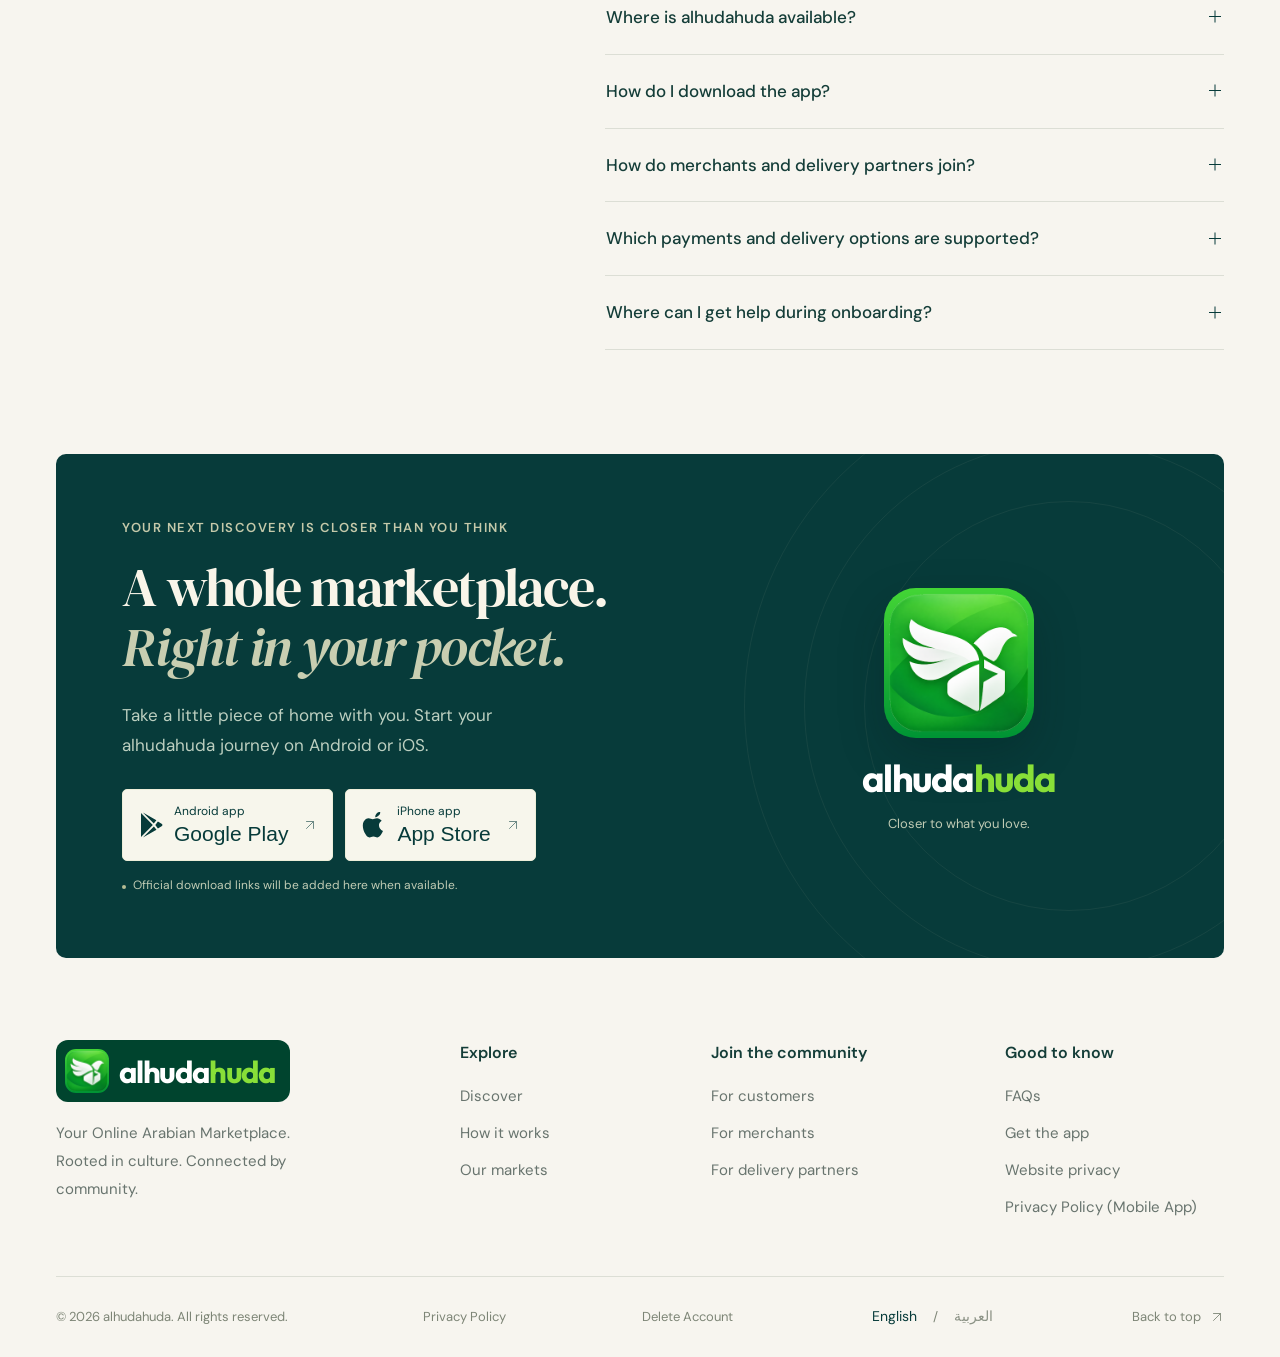
==== commit 1dbdf916: "Add account-deletion request link to website footer" ====
--- a/index.html
+++ b/index.html
@@ -161,7 +161,7 @@
 </div></section>
 </main>
 
-<footer class="footer container"><div class="footer-main"><div class="footer-brand"><a class="brand" href="#"><img class="brand-icon" src="assets/brand-logo.png" width="44" height="44" alt=""><span class="brand-wordmark" dir="ltr"><b class="brand-first">alhuda</b><b class="brand-second">huda</b></span></a><p data-i18n="footerDescription">Your Online Arabian Marketplace.<br>Rooted in culture. Connected by community.</p></div><div class="footer-column"><h3 data-i18n="footerExplore">Explore</h3><a href="#discover" data-i18n="navDiscover">Discover</a><a href="#how-it-works" data-i18n="navHow">How it works</a><a href="#markets" data-i18n="navMarkets">Our markets</a></div><div class="footer-column"><h3 data-i18n="footerCommunity">Join the community</h3><a href="#join" data-select-role="shopper" data-i18n="forCustomers">For customers</a><a href="#join" data-select-role="merchant" data-i18n="forMerchants">For merchants</a><a href="#join" data-select-role="delivery" data-i18n="forDelivery">For delivery partners</a></div><div class="footer-column"><h3 data-i18n="footerHelp">Good to know</h3><a href="#faq" data-i18n="navFaq">FAQs</a><a href="#download" data-i18n="getApp">Get the app</a><button type="button" id="privacy-button" data-i18n="privacy">Website privacy</button><a href="/privacy.html">Privacy Policy (Mobile App)</a></div></div><div class="footer-bottom"><span data-i18n="copyright">© 2026 alhudahuda. All rights reserved.</span><a href="/privacy.html" aria-label="Read the alhudahuda mobile app Privacy Policy">Privacy Policy</a><span class="footer-languages"><button type="button" data-lang="en" lang="en" aria-pressed="true">English</button><span aria-hidden="true">/</span><button type="button" data-lang="ar" lang="ar" aria-pressed="false">العربية</button></span><a href="#" class="back-top"><span data-i18n="backTop">Back to top</span><svg class="icon"><use href="#i-diagonal"/></svg></a></div></footer>
+<footer class="footer container"><div class="footer-main"><div class="footer-brand"><a class="brand" href="#"><img class="brand-icon" src="assets/brand-logo.png" width="44" height="44" alt=""><span class="brand-wordmark" dir="ltr"><b class="brand-first">alhuda</b><b class="brand-second">huda</b></span></a><p data-i18n="footerDescription">Your Online Arabian Marketplace.<br>Rooted in culture. Connected by community.</p></div><div class="footer-column"><h3 data-i18n="footerExplore">Explore</h3><a href="#discover" data-i18n="navDiscover">Discover</a><a href="#how-it-works" data-i18n="navHow">How it works</a><a href="#markets" data-i18n="navMarkets">Our markets</a></div><div class="footer-column"><h3 data-i18n="footerCommunity">Join the community</h3><a href="#join" data-select-role="shopper" data-i18n="forCustomers">For customers</a><a href="#join" data-select-role="merchant" data-i18n="forMerchants">For merchants</a><a href="#join" data-select-role="delivery" data-i18n="forDelivery">For delivery partners</a></div><div class="footer-column"><h3 data-i18n="footerHelp">Good to know</h3><a href="#faq" data-i18n="navFaq">FAQs</a><a href="#download" data-i18n="getApp">Get the app</a><button type="button" id="privacy-button" data-i18n="privacy">Website privacy</button><a href="/privacy.html">Privacy Policy (Mobile App)</a></div></div><div class="footer-bottom"><span data-i18n="copyright">© 2026 alhudahuda. All rights reserved.</span><a href="/privacy.html" aria-label="Read the alhudahuda mobile app Privacy Policy">Privacy Policy</a><a href="/delete-account.html" aria-label="Request deletion of your alhudahuda account">Delete Account</a><span class="footer-languages"><button type="button" data-lang="en" lang="en" aria-pressed="true">English</button><span aria-hidden="true">/</span><button type="button" data-lang="ar" lang="ar" aria-pressed="false">العربية</button></span><a href="#" class="back-top"><span data-i18n="backTop">Back to top</span><svg class="icon"><use href="#i-diagonal"/></svg></a></div></footer>
 
 <dialog id="checklist-dialog" class="dialog checklist-dialog" aria-labelledby="checklist-title"><button class="dialog-close" type="button" data-close-dialog data-i18n-aria="closeDialog" aria-label="Close dialog"><svg class="icon"><use href="#i-close"/></svg></button><p class="eyebrow" data-i18n="checklistEyebrow">Your next chapter starts here</p><h2 id="checklist-title" data-i18n="checklistTitle">Get ready to join.</h2><p class="dialog-description" data-i18n="checklistDescription">A simple preparation guide for your alhudahuda onboarding.</p><div class="checklist-selects"><label><span data-i18n="yourRole">Your role</span><select id="checklist-role"><option value="shopper" data-i18n="shopper">Customer</option><option value="merchant" data-i18n="merchant">Merchant</option><option value="delivery" data-i18n="delivery">Delivery partner</option></select></label><label><span data-i18n="yourMarket">Your market</span><select id="checklist-market"><option value="MY" data-i18n="malaysia">Malaysia</option><option value="NG" data-i18n="nigeria">Nigeria</option><option value="OM" data-i18n="omanSoon">Oman — coming soon</option><option value="ID" data-i18n="indonesiaSoon">Indonesia — coming soon</option></select></label></div><p class="checklist-market-note" id="checklist-market-note"></p><div class="checklist-items" id="checklist-items"></div><div class="checklist-progress" aria-live="polite"><span id="checklist-progress"></span><span data-i18n="checklistLocal">For your preparation; this is not an application.</span></div><p class="checklist-disclaimer" data-i18n="checklistDisclaimer">Our team will confirm eligibility, required documents and service availability for your market. Ticking this list does not submit information or complete registration.</p><div class="dialog-actions"><button class="button" id="checklist-print" type="button"><span data-i18n="printChecklist">Print checklist</span><svg class="icon arrow"><use href="#i-diagonal"/></svg></button><button class="text-link" type="button" data-close-dialog data-i18n="done">Done</button></div></dialog>
 
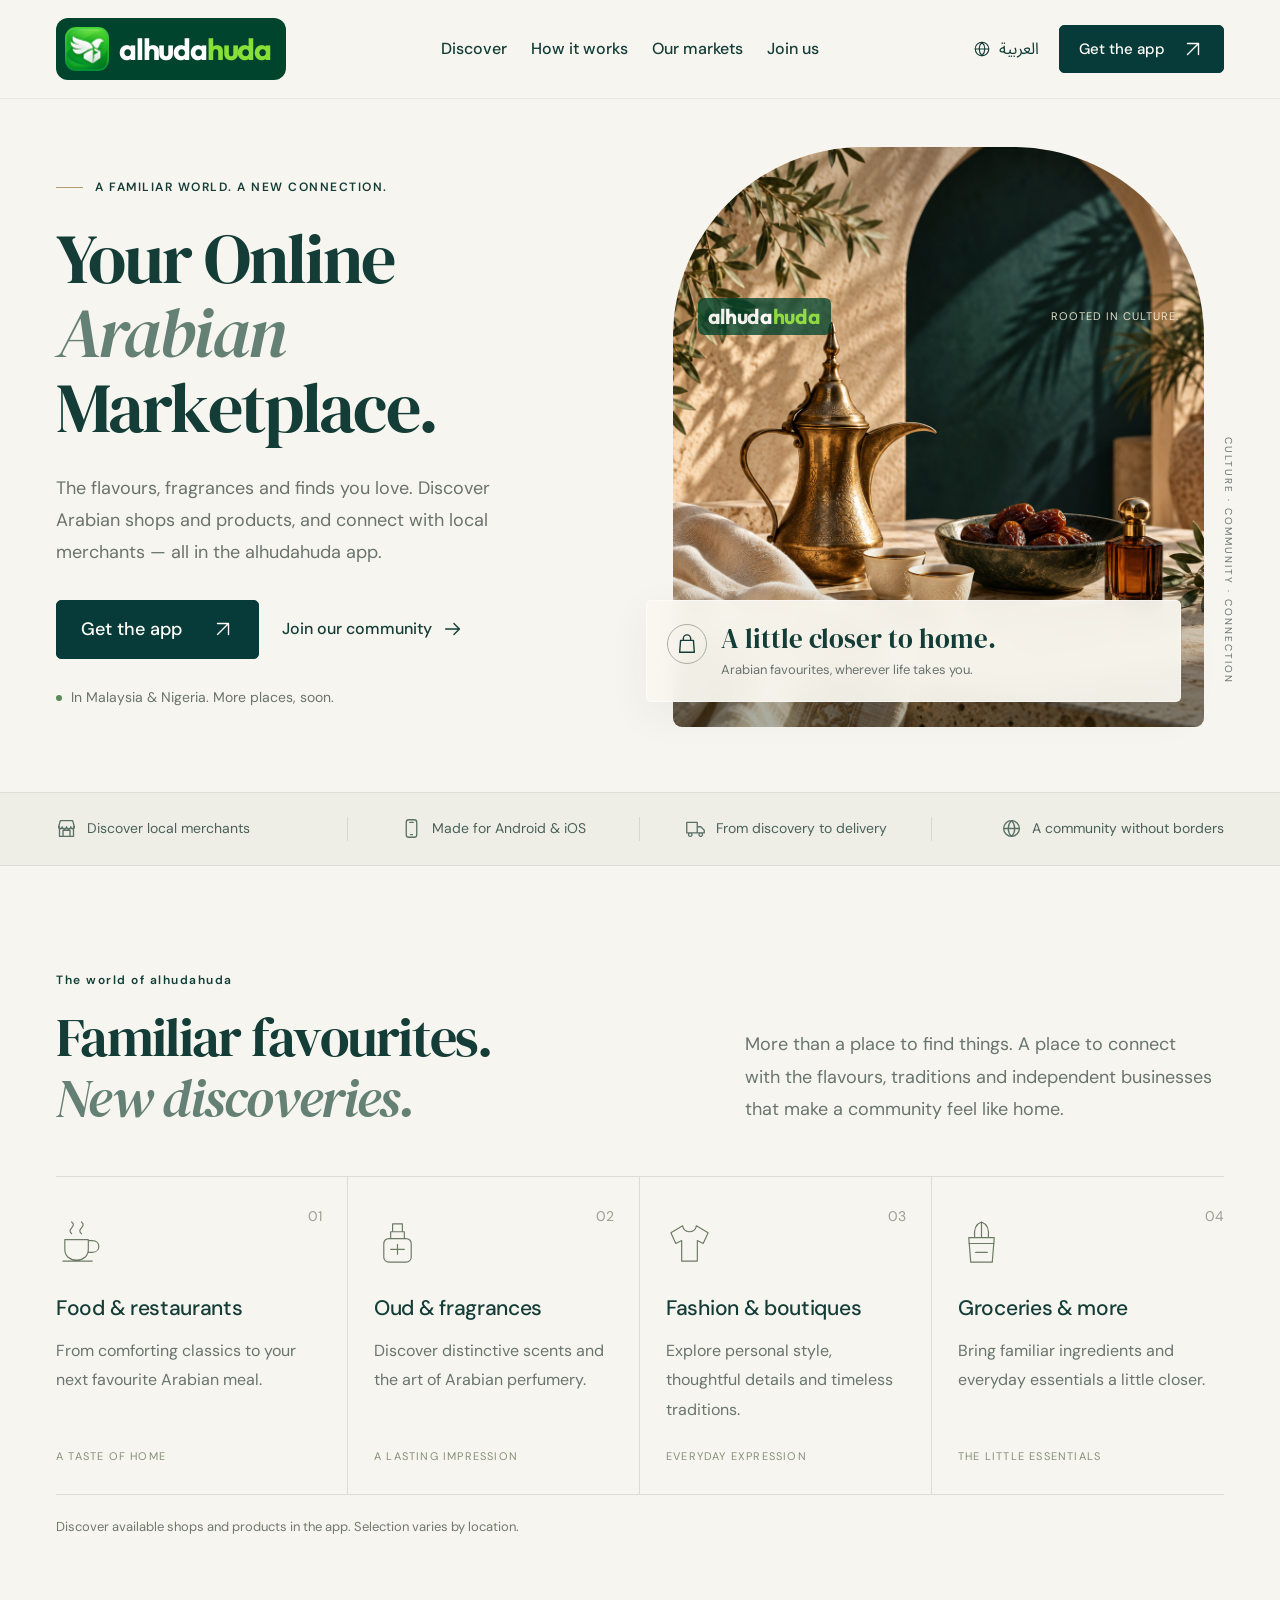
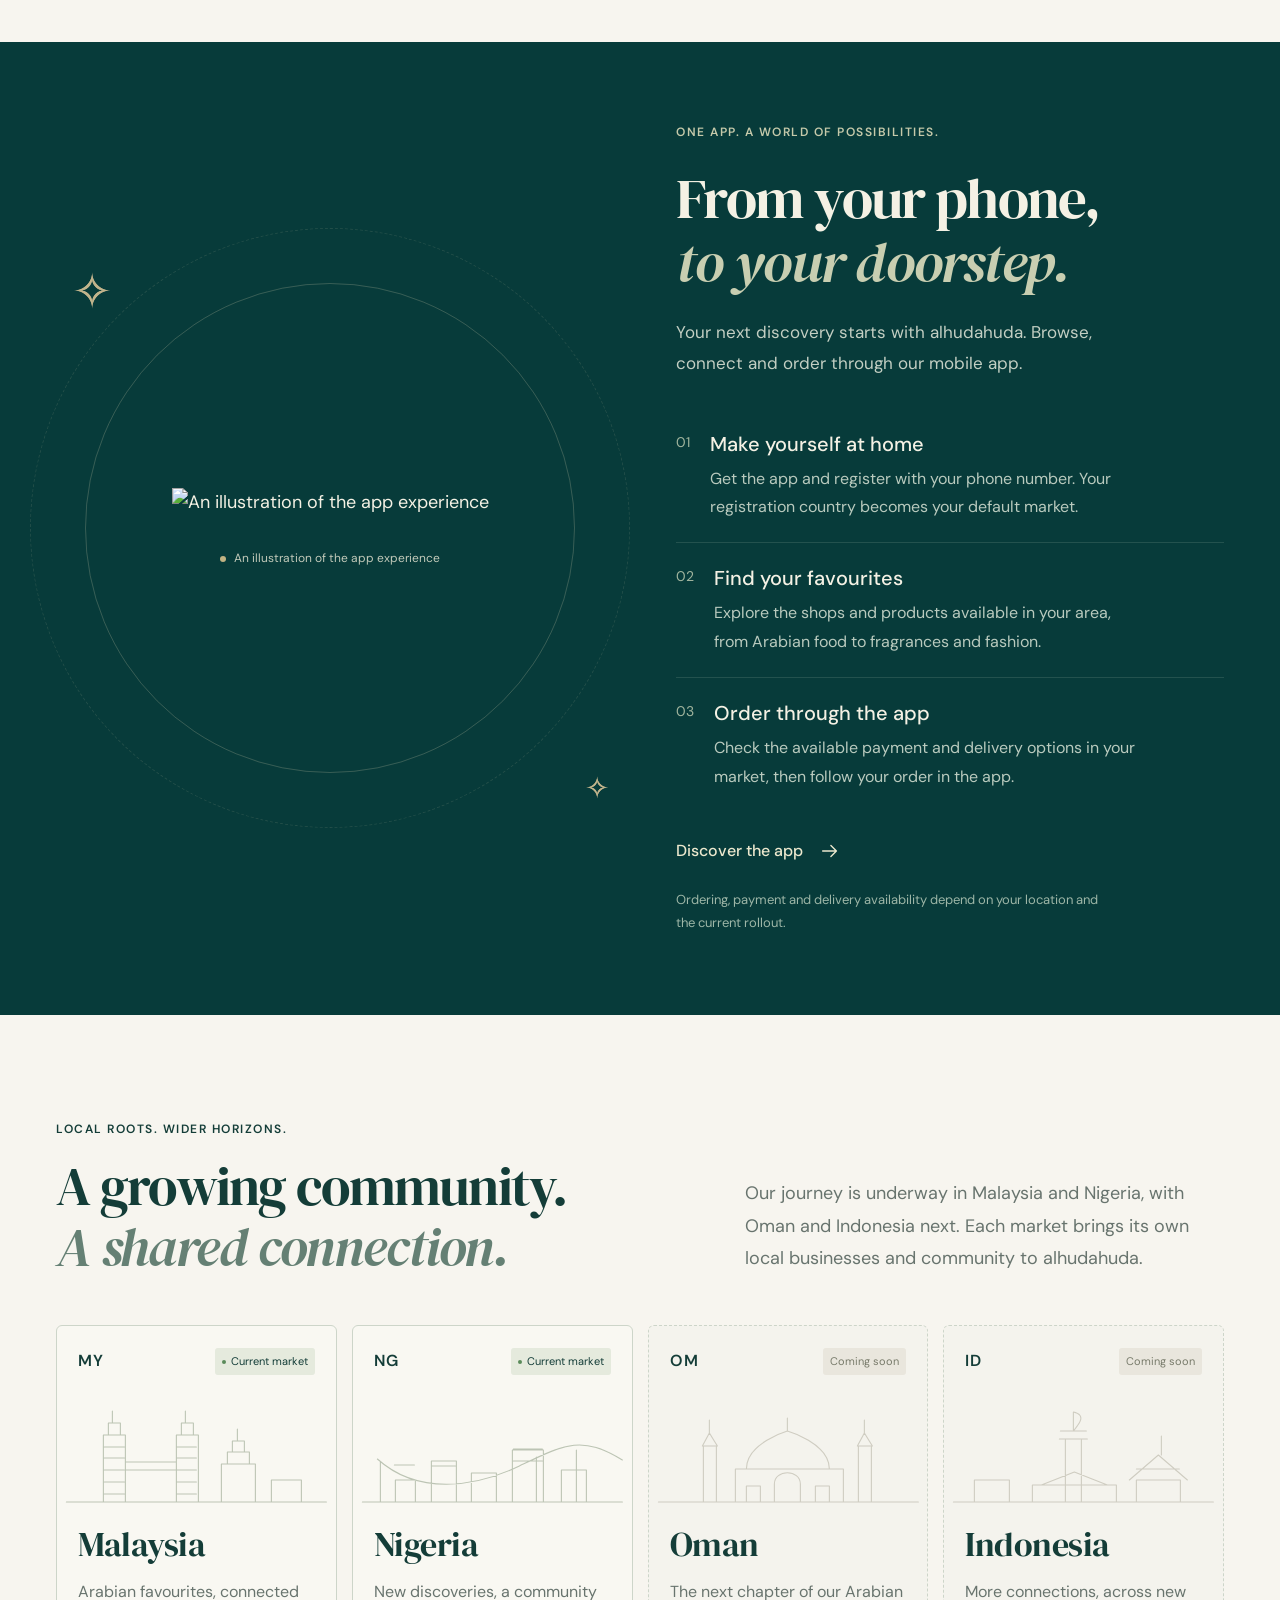
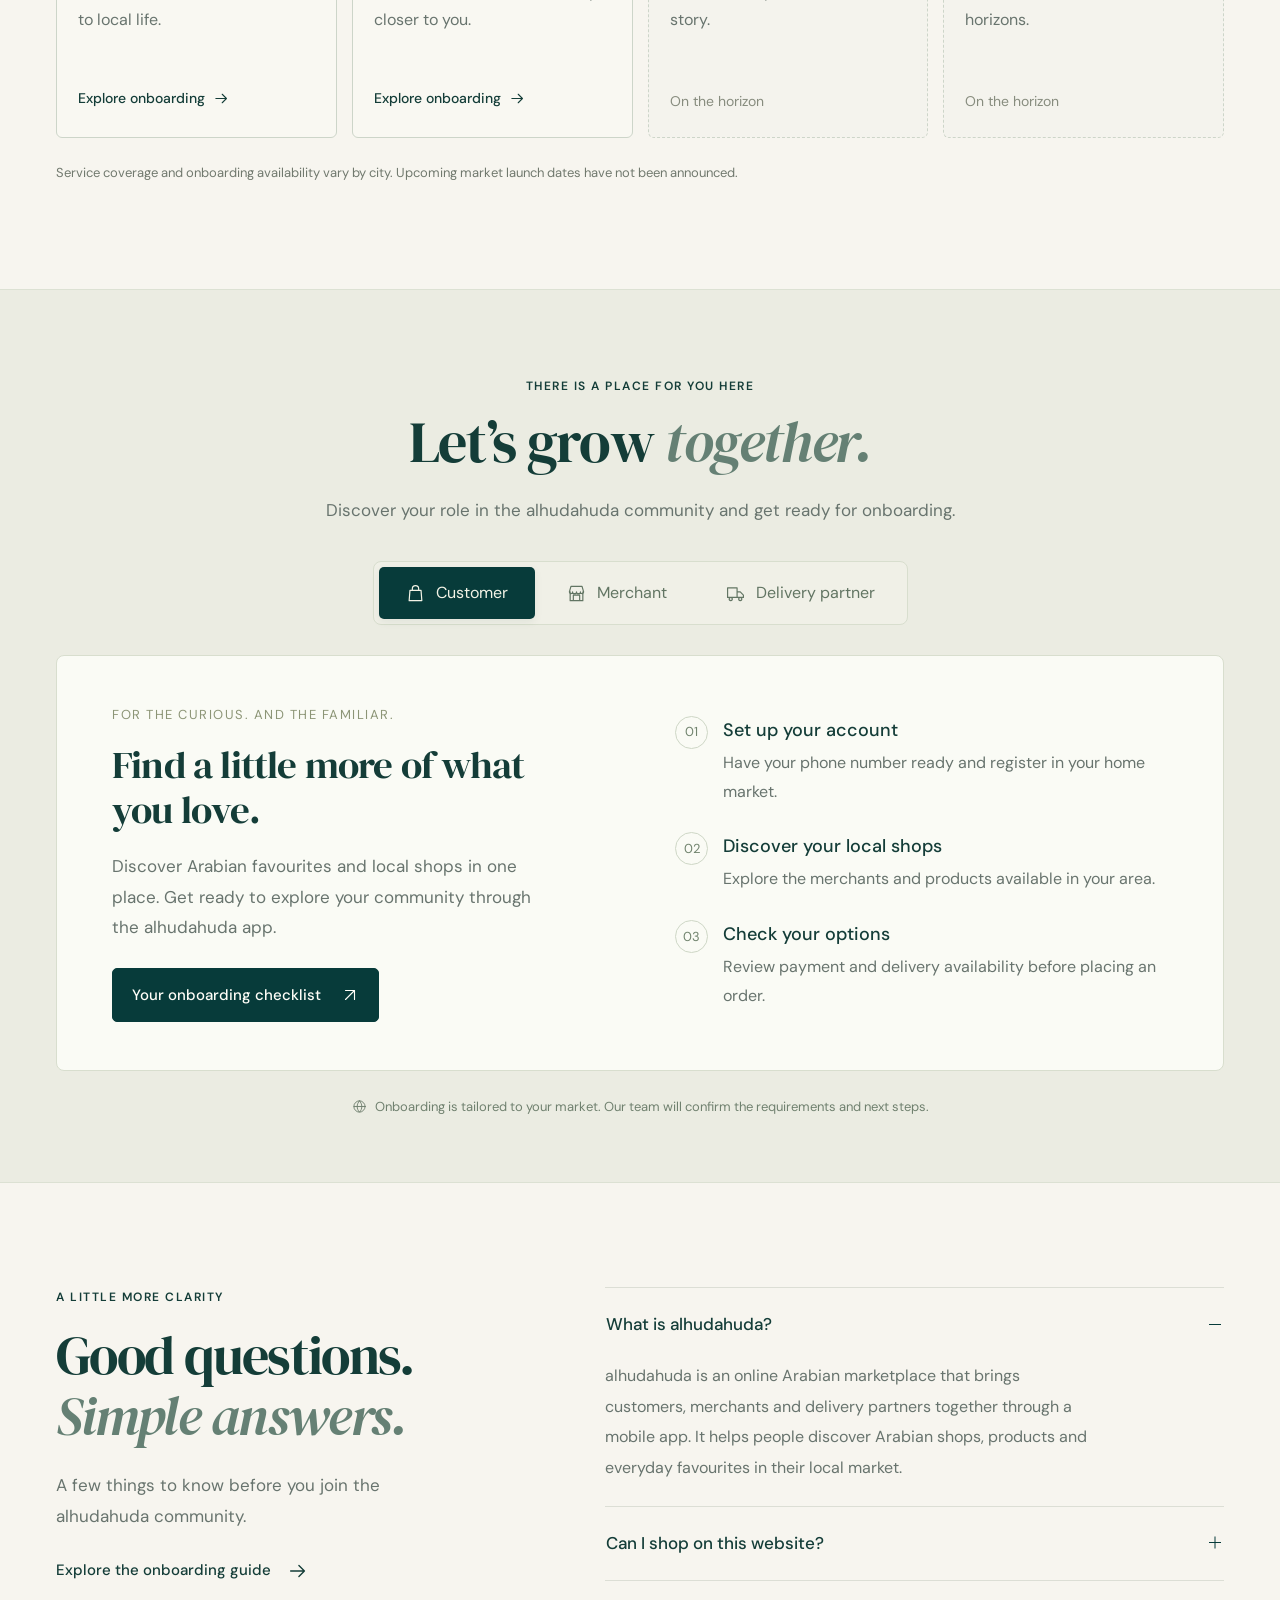
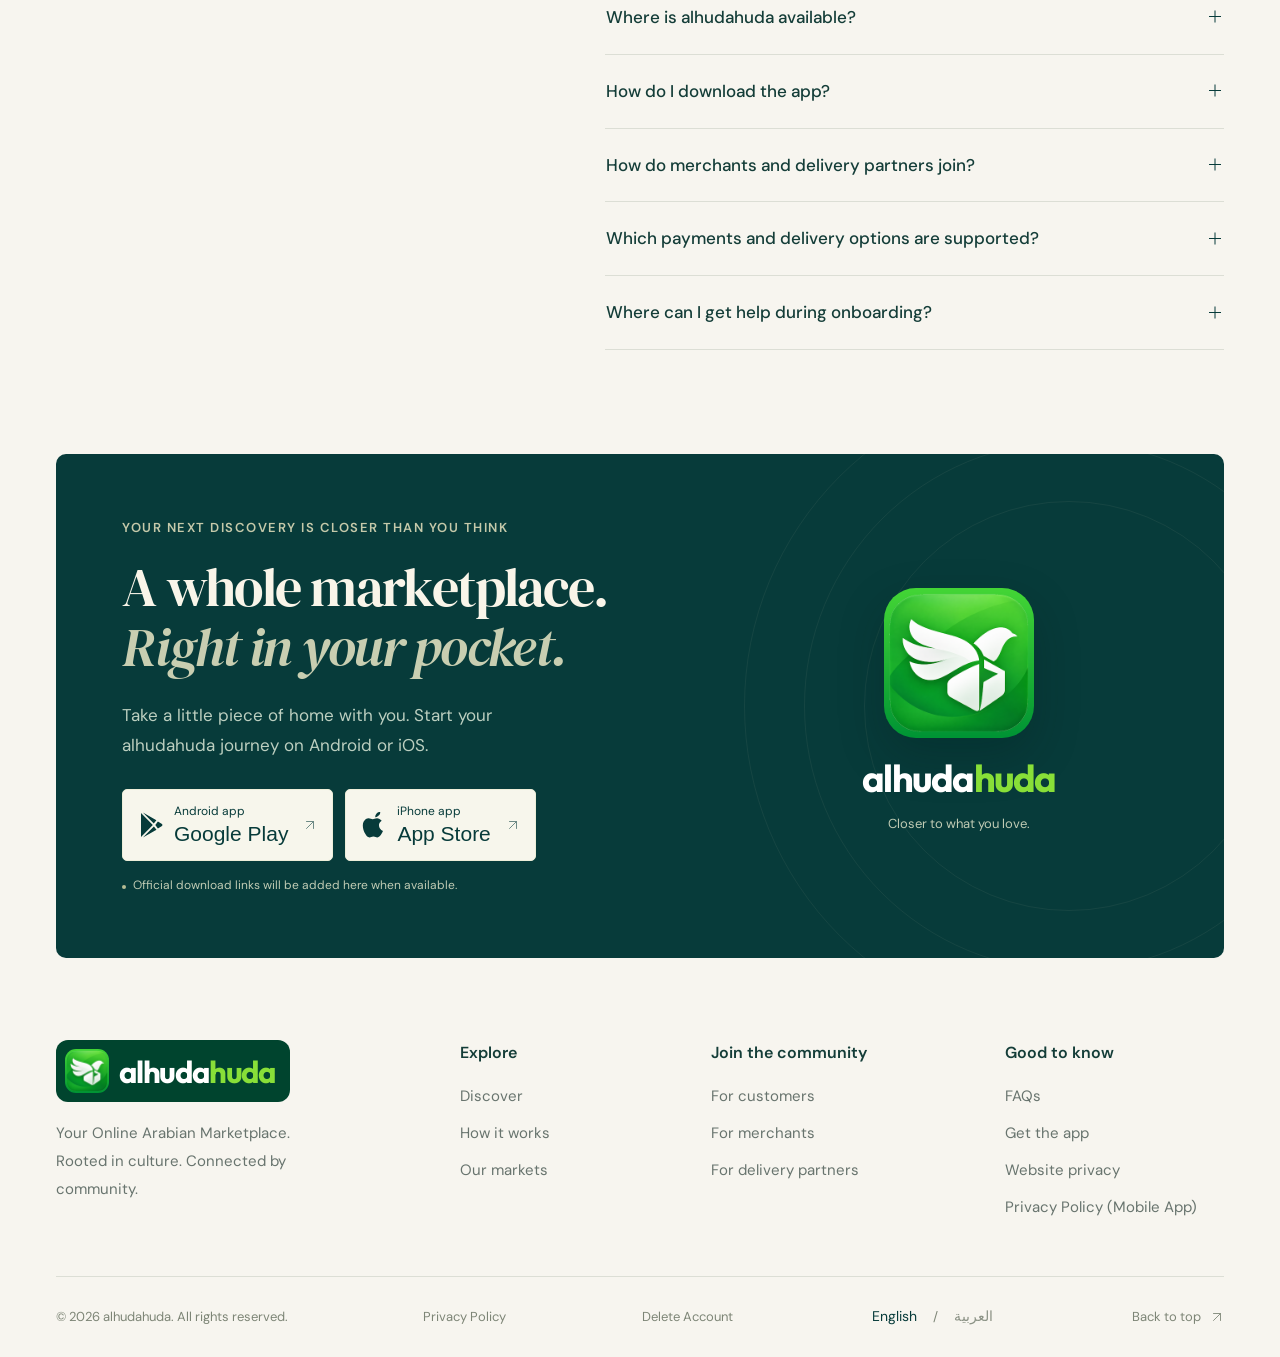
==== commit 95d2429f: "Enhance app preview with new illustration Updated the app preview section with an illustration and m" ====
--- a/index.html
+++ b/index.html
@@ -103,10 +103,10 @@
   <div class="container experience-grid">
     <div class="experience-visual">
       <div class="orbit orbit-one"></div><div class="orbit orbit-two"></div><span class="orbit-star star-one">✧</span><span class="orbit-star star-two">✧</span>
-      <div class="phone" aria-label="Illustrative alhudahuda app preview" data-i18n-aria="phoneAria">
-        <div class="phone-top"><span>9:41</span><span class="phone-camera"></span><span>▰</span></div>
-        <div class="phone-body"><div class="phone-brand"><img class="brand-icon" src="assets/brand-logo.png" width="44" height="44" alt=""><span class="brand-wordmark" dir="ltr"><b class="brand-first">alhuda</b><b class="brand-second">huda</b></span></div><p class="phone-greeting" data-i18n="phoneGreeting">A little closer to home.</p><div class="phone-search"><svg class="icon"><use href="#i-pin"/></svg><span data-i18n="phoneLocal">Discover your local favourites</span></div><div class="phone-photo"><img src="assets/arabian-still-life.png" alt="" loading="lazy"><div><span data-i18n="phoneFeatureSmall">Something familiar.</span><strong data-i18n="phoneFeatureBig">Something special.</strong></div></div><div class="phone-categories"><div><svg class="icon"><use href="#i-coffee"/></svg><span data-i18n="phoneFood">Food</span></div><div><svg class="icon"><use href="#i-perfume"/></svg><span data-i18n="phoneOud">Oud</span></div><div><svg class="icon"><use href="#i-fashion"/></svg><span data-i18n="phoneStyle">Style</span></div></div><div class="phone-community"><svg class="icon"><use href="#i-shop"/></svg><div><strong data-i18n="phoneCommunityTitle">Your local community</strong><span data-i18n="phoneCommunityText">Discover shops. Make connections.</span></div></div><div class="phone-home-indicator"></div></div>
-      </div>
+      <div class="orbit orbit-one"></div><div class="orbit orbit-two"></div><span class="orbit-star star-one">✧</span><span class="orbit-star star-two">✧</span>
+      <div>
+		<img src="assets/app.png" alt="An illustration of the app experience">
+	  </div>
       <div class="experience-caption"><span class="status-dot"></span><span data-i18n="previewCaption">An illustration of the app experience</span></div>
     </div>
     <div class="experience-copy"><p class="eyebrow light" data-i18n="howEyebrow">One app. A world of possibilities.</p><h2 data-i18n-html="howTitle">From your phone,<br><em>to your doorstep.</em></h2><p class="experience-lead" data-i18n="howDescription">Your next discovery starts with alhudahuda. Browse, connect and order through our mobile app.</p>
@@ -116,7 +116,7 @@
     </div>
   </div>
 </section>
-
+  
 <section class="section container markets" id="markets">
   <div class="section-intro"><div><p class="eyebrow" data-i18n="marketsEyebrow">Local roots. Wider horizons.</p><h2 data-i18n-html="marketsTitle">A growing community.<br><em>A shared connection.</em></h2></div><p class="intro-copy" data-i18n="marketsDescription">Our journey is underway in Malaysia and Nigeria, with Oman and Indonesia next. Each market brings its own local businesses and community to alhudahuda.</p></div>
   <div class="market-grid">
